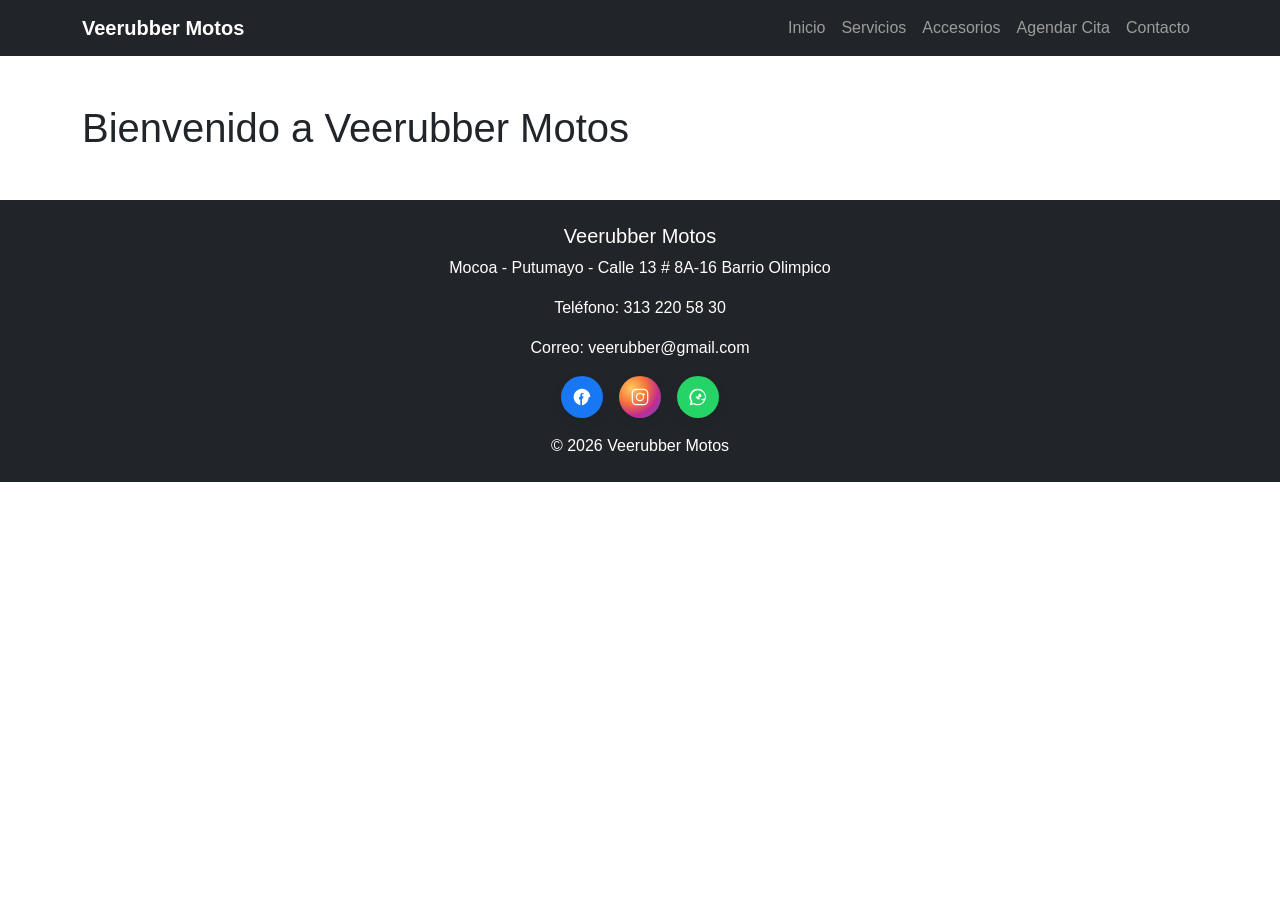
==== accesorios.html @ be4cd33b "Configura plantilla base con Bootstrap" ====
<!doctype html>
<html lang="es">
  <head>
    <meta charset="UTF-8" />
    <meta name="viewport" content="width=device-width, initial-scale=1.0" />

    <title>Veerubber Motos</title>

    <!-- Bootstrap -->
    <link
      href="https://cdn.jsdelivr.net/npm/bootstrap@5.3.8/dist/css/bootstrap.min.css"
      rel="stylesheet"
    />

    <!-- CSS propio -->
    <link rel="stylesheet" href="css/styles.css" />
  </head>

  <body>
    <!-- NAVBAR -->
    <nav class="navbar navbar-expand-lg navbar-dark bg-dark">
      <div class="container">
        <a class="navbar-brand fw-bold" href="index.html"> Veerubber Motos </a>

        <button
          class="navbar-toggler"
          type="button"
          data-bs-toggle="collapse"
          data-bs-target="#menu"
        >
          <span class="navbar-toggler-icon"></span>
        </button>

        <div class="collapse navbar-collapse" id="menu">
          <ul class="navbar-nav ms-auto">
            <li class="nav-item">
              <a class="nav-link" href="index.html"> Inicio </a>
            </li>

            <li class="nav-item">
              <a class="nav-link" href="servicios.html"> Servicios </a>
            </li>

            <li class="nav-item">
              <a class="nav-link" href="accesorios.html"> Accesorios </a>
            </li>

            <li class="nav-item">
              <a class="nav-link" href="citas.html"> Agendar Cita </a>
            </li>

            <li class="nav-item">
              <a class="nav-link" href="contacto.html"> Contacto </a>
            </li>
          </ul>
        </div>
      </div>
    </nav>

    <!-- CONTENIDO DE LA PAGINA -->
    <main class="container my-5">
      <h1>Bienvenido a Veerubber Motos</h1>
    </main>

    <!-- FOOTER -->
    <footer class="bg-dark text-white py-4 mt-5">
      <div class="container text-center">
        <h5>Veerubber Motos</h5>

        <p>Mocoa - Putumayo - Calle 13 # 8A-16 Barrio Olimpico</p>

        <p>Teléfono: 313 220 58 30</p>

        <p>Correo: veerubber@gmail.com</p>

        <div class="footer-social">
          <a
            href="https://www.facebook.com/login/"
            target="_blank"
            rel="noopener noreferrer"
            aria-label="Facebook"
          >
            <svg viewBox="0 0 24 24" fill="currentColor" aria-hidden="true">
              <path
                d="M22 12C22 6.48 17.52 2 12 2S2 6.48 2 12c0 4.84 3.44 8.84 8 9.8v-6.9H8.5v-2.9H10V9.5c0-1.5.9-2.4 2.3-2.4.7 0 1.45.1 1.45.1v1.6h-.8c-.8 0-1 .5-1 1v1.2h1.7l-.3 2.9h-1.4V22c4.56-.96 8-4.96 8-9.8z"
              />
            </svg>
          </a>
          <a
            href="https://www.instagram.com/accounts/login/"
            target="_blank"
            rel="noopener noreferrer"
            aria-label="Instagram"
          >
            <svg viewBox="0 0 24 24" fill="currentColor" aria-hidden="true">
              <path
                d="M7.75 2h8.5C19.55 2 22 4.45 22 7.75v8.5A5.75 5.75 0 0 1 16.25 22h-8.5A5.75 5.75 0 0 1 2 16.25v-8.5C2 4.45 4.45 2 7.75 2zm0 1.5A4.25 4.25 0 0 0 3.5 7.75v8.5A4.25 4.25 0 0 0 7.75 20.5h8.5A4.25 4.25 0 0 0 20.5 16.25v-8.5A4.25 4.25 0 0 0 16.25 3.5h-8.5zM12 7a5 5 0 1 1 0 10 5 5 0 0 1 0-10zm0 1.5a3.5 3.5 0 1 0 0 7 3.5 3.5 0 0 0 0-7zm4.75-.88a1.12 1.12 0 1 1 0 2.25 1.12 1.12 0 0 1 0-2.25z"
              />
            </svg>
          </a>
          <a
            href="https://web.whatsapp.com/"
            target="_blank"
            rel="noopener noreferrer"
            aria-label="WhatsApp"
          >
            <svg viewBox="0 0 24 24" fill="currentColor" aria-hidden="true">
              <path
                d="M12 2a10 10 0 0 0-8.7 15.4L2 22l4.7-1.2A10 10 0 1 0 12 2zm0 18.5a8.3 8.3 0 0 1-4.2-1.1l-.3-.2-2.8.7.7-2.7-.2-.3A8.3 8.3 0 1 1 12 20.5zm4.1-5.7c-.2-.1-1.2-.6-1.4-.7-.2-.1-.4-.1-.6.1-.2.2-.7.7-.8.8-.2.2-.3.2-.5.1-.5-.2-1.1-.4-2-.9-.7-.5-1.2-1.1-1.4-1.3-.2-.2-.4-.4-.3-.7.1-.2.4-.5.5-.6.1-.2.2-.2.4-.2.1 0 .2 0 .4 0 .1 0 .2-.1.3-.1.1-.1.4-.1.6-.1.2 0 .5 0 .8.1.2.1.5.2.8.3.3.1.6.3.8.5.2.2.5.2.9.1.3-.1.9-.4 1.1-.6.2-.1.4-.3.4-.6 0-.2 0-.5-.1-.7-.1-.2-.6-1.4-.8-1.9-.2-.4-.3-.4-.6-.4-.2 0-.4 0-.6 0-.2 0-.6.1-.9.3-.3.2-.8.8-.8 1.8 0 1 .8 2 1 2.2.1.2 1.7 2.6 4.2 3.7.6.2 1 .3 1.4.2.4 0 1.3-.5 1.5-1.1.2-.6.2-1.1.1-1.2-.1-.1-.3-.2-.5-.3z"
              />
            </svg>
          </a>
        </div>

        <p class="mb-0">© 2026 Veerubber Motos</p>
      </div>
    </footer>

    <!-- Bootstrap JS -->
    <script src="https://cdn.jsdelivr.net/npm/bootstrap@5.3.8/dist/js/bootstrap.bundle.min.js"></script>

    <!-- JS propio -->
    <script src="js/main.js"></script>
  </body>
</html>
---- css/styles.css ----
body {
  font-family: Arial, sans-serif;
}

.hero {
  min-height: 80vh;
}

.card:hover {
  transform: translateY(-5px);
  transition: 0.3s;
}

.footer-social {
  display: flex;
  justify-content: center;
  gap: 1rem;
  margin: 1rem 0;
}

.footer-social a {
  display: inline-flex;
  align-items: center;
  justify-content: center;
  width: 42px;
  height: 42px;
  border-radius: 50%;
  background: #ffffff;
  color: #111111;
  text-decoration: none;
  box-shadow: 0 4px 12px rgba(0, 0, 0, 0.08);
  transition:
    transform 0.2s ease,
    box-shadow 0.2s ease,
    background 0.2s ease;
}

.footer-social a:hover {
  transform: translateY(-3px);
  box-shadow: 0 8px 20px rgba(0, 0, 0, 0.15);
}

.footer-social a:nth-child(1) {
  background: #1877f2;
  color: #ffffff;
}

.footer-social a:nth-child(2) {
  background: radial-gradient(
    circle at 30% 30%,
    #fccc63,
    #f77737 35%,
    #c22b91 65%,
    #4f5bd5
  );
  color: #ffffff;
}

.footer-social a:nth-child(3) {
  background: #25d366;
  color: #ffffff;
}

.footer-social svg {
  width: 20px;
  height: 20px;
}
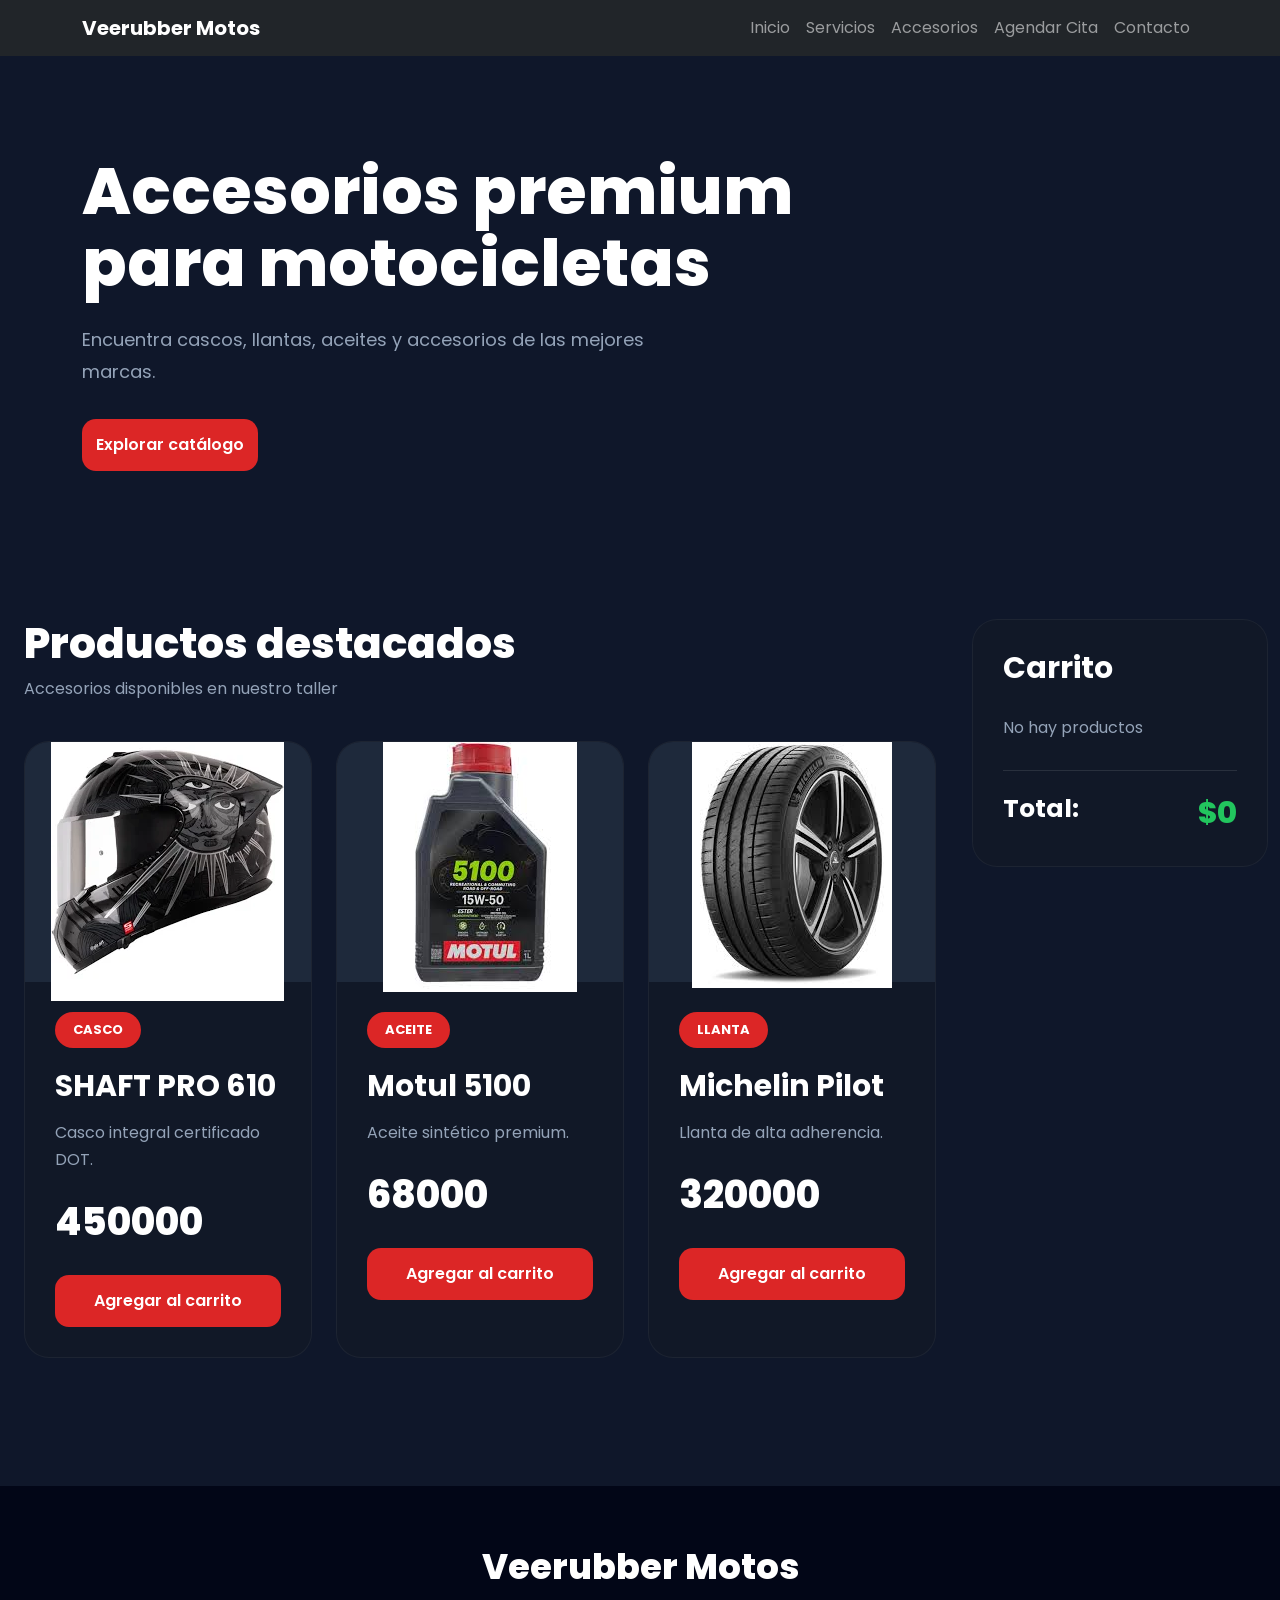
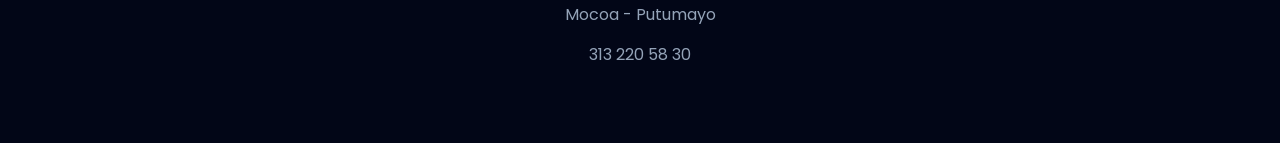
==== commit a84b82a7: "actualizacion de accesorios" ====
--- a/accesorios.html
+++ b/accesorios.html
@@ -1,24 +1,26 @@
-<!doctype html>
+<!DOCTYPE html>
 <html lang="es">
-  <head>
-    <meta charset="UTF-8" />
-    <meta name="viewport" content="width=device-width, initial-scale=1.0" />
-
-    <title>Veerubber Motos</title>
-
-    <!-- Bootstrap -->
-    <link
-      href="https://cdn.jsdelivr.net/npm/bootstrap@5.3.8/dist/css/bootstrap.min.css"
-      rel="stylesheet"
-    />
-
-    <!-- CSS propio -->
-    <link rel="stylesheet" href="css/styles.css" />
-  </head>
-
-  <body>
-    <!-- NAVBAR -->
-    <nav class="navbar navbar-expand-lg navbar-dark bg-dark">
+<head>
+<meta charset="UTF-8">
+<meta name="viewport" content="width=device-width, initial-scale=1.0">
+
+<title>Veerubber Motos | Accesorios</title>
+
+<link href="https://cdn.jsdelivr.net/npm/bootstrap@5.3.8/dist/css/bootstrap.min.css" rel="stylesheet">
+
+<link rel="stylesheet" href="css/accesorios.css">
+
+<link rel="preconnect" href="https://fonts.googleapis.com">
+<link rel="preconnect" href="https://fonts.gstatic.com" crossorigin>
+
+<link href="https://fonts.googleapis.com/css2?family=Poppins:wght@300;400;500;600;700;800&display=swap" rel="stylesheet">
+
+</head>
+
+<body>
+
+<!-- NAVBAR -->
+<nav class="navbar navbar-expand-lg navbar-dark bg-dark">
       <div class="container">
         <a class="navbar-brand fw-bold" href="index.html"> Veerubber Motos </a>
 
@@ -57,69 +59,244 @@
       </div>
     </nav>
 
-    <!-- CONTENIDO DE LA PAGINA -->
-    <main class="container my-5">
-      <h1>Bienvenido a Veerubber Motos</h1>
-    </main>
-
-    <!-- FOOTER -->
-    <footer class="bg-dark text-white py-4 mt-5">
-      <div class="container text-center">
-        <h5>Veerubber Motos</h5>
-
-        <p>Mocoa - Putumayo - Calle 13 # 8A-16 Barrio Olimpico</p>
-
-        <p>Teléfono: 313 220 58 30</p>
-
-        <p>Correo: veerubber@gmail.com</p>
-
-        <div class="footer-social">
-          <a
-            href="https://www.facebook.com/login/"
-            target="_blank"
-            rel="noopener noreferrer"
-            aria-label="Facebook"
-          >
-            <svg viewBox="0 0 24 24" fill="currentColor" aria-hidden="true">
-              <path
-                d="M22 12C22 6.48 17.52 2 12 2S2 6.48 2 12c0 4.84 3.44 8.84 8 9.8v-6.9H8.5v-2.9H10V9.5c0-1.5.9-2.4 2.3-2.4.7 0 1.45.1 1.45.1v1.6h-.8c-.8 0-1 .5-1 1v1.2h1.7l-.3 2.9h-1.4V22c4.56-.96 8-4.96 8-9.8z"
-              />
-            </svg>
-          </a>
-          <a
-            href="https://www.instagram.com/accounts/login/"
-            target="_blank"
-            rel="noopener noreferrer"
-            aria-label="Instagram"
-          >
-            <svg viewBox="0 0 24 24" fill="currentColor" aria-hidden="true">
-              <path
-                d="M7.75 2h8.5C19.55 2 22 4.45 22 7.75v8.5A5.75 5.75 0 0 1 16.25 22h-8.5A5.75 5.75 0 0 1 2 16.25v-8.5C2 4.45 4.45 2 7.75 2zm0 1.5A4.25 4.25 0 0 0 3.5 7.75v8.5A4.25 4.25 0 0 0 7.75 20.5h8.5A4.25 4.25 0 0 0 20.5 16.25v-8.5A4.25 4.25 0 0 0 16.25 3.5h-8.5zM12 7a5 5 0 1 1 0 10 5 5 0 0 1 0-10zm0 1.5a3.5 3.5 0 1 0 0 7 3.5 3.5 0 0 0 0-7zm4.75-.88a1.12 1.12 0 1 1 0 2.25 1.12 1.12 0 0 1 0-2.25z"
-              />
-            </svg>
-          </a>
-          <a
-            href="https://web.whatsapp.com/"
-            target="_blank"
-            rel="noopener noreferrer"
-            aria-label="WhatsApp"
-          >
-            <svg viewBox="0 0 24 24" fill="currentColor" aria-hidden="true">
-              <path
-                d="M12 2a10 10 0 0 0-8.7 15.4L2 22l4.7-1.2A10 10 0 1 0 12 2zm0 18.5a8.3 8.3 0 0 1-4.2-1.1l-.3-.2-2.8.7.7-2.7-.2-.3A8.3 8.3 0 1 1 12 20.5zm4.1-5.7c-.2-.1-1.2-.6-1.4-.7-.2-.1-.4-.1-.6.1-.2.2-.7.7-.8.8-.2.2-.3.2-.5.1-.5-.2-1.1-.4-2-.9-.7-.5-1.2-1.1-1.4-1.3-.2-.2-.4-.4-.3-.7.1-.2.4-.5.5-.6.1-.2.2-.2.4-.2.1 0 .2 0 .4 0 .1 0 .2-.1.3-.1.1-.1.4-.1.6-.1.2 0 .5 0 .8.1.2.1.5.2.8.3.3.1.6.3.8.5.2.2.5.2.9.1.3-.1.9-.4 1.1-.6.2-.1.4-.3.4-.6 0-.2 0-.5-.1-.7-.1-.2-.6-1.4-.8-1.9-.2-.4-.3-.4-.6-.4-.2 0-.4 0-.6 0-.2 0-.6.1-.9.3-.3.2-.8.8-.8 1.8 0 1 .8 2 1 2.2.1.2 1.7 2.6 4.2 3.7.6.2 1 .3 1.4.2.4 0 1.3-.5 1.5-1.1.2-.6.2-1.1.1-1.2-.1-.1-.3-.2-.5-.3z"
-              />
-            </svg>
-          </a>
-        </div>
-
-        <p class="mb-0">© 2026 Veerubber Motos</p>
-      </div>
-    </footer>
-
-    <!-- Bootstrap JS -->
-    <script src="https://cdn.jsdelivr.net/npm/bootstrap@5.3.8/dist/js/bootstrap.bundle.min.js"></script>
-
-    <!-- JS propio -->
-    <script src="js/main.js"></script>
-  </body>
-</html>
+<!-- HERO -->
+
+<section class="hero">
+
+<div class="container">
+
+<h1>
+Accesorios premium<br>
+para motocicletas
+</h1>
+
+<p>
+Encuentra cascos, llantas, aceites y accesorios de las mejores marcas.
+</p>
+
+<button class="btn btn-danger boton-principal">
+Explorar catálogo
+</button>
+
+</div>
+
+</section>
+
+<!-- CONTENIDO -->
+
+<section class="container-fluid py-5">
+
+<div class="row">
+
+<!-- PRODUCTOS -->
+
+<div class="col-lg-9">
+
+<div class="container">
+
+<div class="titulo">
+
+<h2>
+Productos destacados
+</h2>
+
+<p>
+Accesorios disponibles en nuestro taller
+</p>
+
+</div>
+
+<div class="row g-4">
+
+<!-- PRODUCTO -->
+
+<div class="col-lg-4">
+
+<div class="producto-card">
+
+<div class="producto-img">
+  <img src="imagen/SHAFT PRO 610.webp" alt="Casco SHAFT PRO 610" class="img-fluid">
+</div>
+
+<div class="producto-info">
+
+<div class="badge-producto">
+CASCO
+</div>
+
+<h3>
+SHAFT PRO 610
+</h3>
+
+<p>
+Casco integral certificado DOT.
+</p>
+
+<div class="precio">
+450000
+</div>
+
+<button class="btn btn-danger w-100 agregar-carrito"
+data-nombre="SHAFT PRO 610"
+data-precio="450000">
+Agregar al carrito
+</button>
+
+</div>
+
+</div>
+
+</div>
+
+<!-- PRODUCTO -->
+
+<div class="col-lg-4">
+
+<div class="producto-card">
+
+<div class="producto-img">
+  <img src="imagen/descarga.jpg" alt="Aceite Motul 5100" class="img-fluid">
+</div>
+
+<div class="producto-info">
+
+<div class="badge-producto">
+ACEITE
+</div>
+
+<h3>
+Motul 5100
+</h3>
+
+<p>
+Aceite sintético premium.
+</p>
+
+<div class="precio">
+68000
+</div>
+
+<button class="btn btn-danger w-100 agregar-carrito"
+data-nombre="Motul 5100"
+data-precio="68000">
+Agregar al carrito
+</button>
+
+</div>
+
+</div>
+
+</div>
+
+<!-- PRODUCTO -->
+
+<div class="col-lg-4">
+
+<div class="producto-card">
+
+<div class="producto-img">
+  <img src="imagen/Michelin Pilot.jpg" alt="Llanta Michelin Pilot" class="img-fluid">
+</div>
+
+<div class="producto-info">
+
+<div class="badge-producto">
+LLANTA
+</div>
+
+<h3>
+Michelin Pilot
+</h3>
+
+<p>
+Llanta de alta adherencia.
+</p>
+
+<div class="precio">
+320000
+</div>
+
+<button class="btn btn-danger w-100 agregar-carrito"
+data-nombre="Michelin Pilot"
+data-precio="320000">
+Agregar al carrito
+</button>
+
+</div>
+
+</div>
+
+</div>
+
+</div>
+
+</div>
+
+</div>
+
+<!-- CARRITO -->
+
+<div class="col-lg-3">
+
+<div class="carrito">
+
+<h3>
+Carrito
+</h3>
+
+<div id="lista-carrito">
+
+<p class="carrito-vacio">
+No hay productos
+</p>
+
+</div>
+
+<div class="total">
+
+<h4>
+Total:
+</h4>
+
+<span id="total">
+$0
+</span>
+
+</div>
+
+</div>
+
+</div>
+
+</div>
+
+</section>
+
+<!-- FOOTER -->
+
+<footer class="footer">
+
+<div class="container text-center">
+
+<h3>
+Veerubber Motos
+</h3>
+
+<p>
+Mocoa - Putumayo
+</p>
+
+<p>
+313 220 58 30
+</p>
+
+</div>
+
+</footer>
+
+<script src="https://cdn.jsdelivr.net/npm/bootstrap@5.3.8/dist/js/bootstrap.bundle.min.js"></script>
+
+<script src="js/accesorios.js"></script>
+
+</body>
+</html>
--- a/css/accesorios.css
+++ b/css/accesorios.css
@@ -0,0 +1,241 @@
+*{
+margin:0;
+padding:0;
+box-sizing:border-box;
+}
+
+body{
+font-family:'Poppins',sans-serif;
+background:#0f172a;
+color:white;
+}
+
+/* NAVBAR */
+
+.navbar-custom{
+background:#020617;
+padding:20px 0;
+border-bottom:1px solid rgba(255,255,255,.08);
+}
+
+.logo{
+font-size:28px;
+font-weight:800;
+color:white;
+}
+
+/* HERO */
+
+.hero{
+padding:100px 0;
+}
+
+.hero h1{
+font-size:65px;
+font-weight:800;
+line-height:1.1;
+margin-bottom:25px;
+}
+
+.hero p{
+font-size:18px;
+color:#94a3b8;
+max-width:600px;
+margin-bottom:30px;
+line-height:1.8;
+}
+
+.boton-principal{
+padding:15px 35px;
+border-radius:14px;
+font-weight:600;
+}
+
+/* TITULO */
+
+.titulo{
+margin-bottom:40px;
+}
+
+.titulo h2{
+font-size:42px;
+font-weight:800;
+}
+
+.titulo p{
+color:#94a3b8;
+}
+
+/* PRODUCTOS */
+
+.producto-card{
+background:#111827;
+border-radius:25px;
+overflow:hidden;
+border:1px solid rgba(255,255,255,.05);
+transition:.3s;
+height:100%;
+}
+
+.producto-card:hover{
+transform:translateY(-10px);
+border-color:#dc2626;
+}
+
+.producto-img{
+height:240px;
+background:#1e293b;
+display:flex;
+align-items:center;
+justify-content:center;
+font-size:24px;
+font-weight:600;
+color:#64748b;
+}
+
+.producto-info{
+padding:30px;
+}
+
+.badge-producto{
+background:#dc2626;
+display:inline-block;
+padding:8px 18px;
+border-radius:30px;
+font-size:13px;
+font-weight:700;
+margin-bottom:20px;
+}
+
+.producto-info h3{
+font-size:30px;
+font-weight:700;
+margin-bottom:15px;
+}
+
+.producto-info p{
+color:#94a3b8;
+margin-bottom:20px;
+line-height:1.7;
+}
+
+.precio{
+font-size:38px;
+font-weight:800;
+margin-bottom:25px;
+}
+
+.btn-danger{
+background:#dc2626;
+border:none;
+padding:14px;
+border-radius:14px;
+font-weight:600;
+transition:.3s;
+}
+
+.btn-danger:hover{
+background:#b91c1c;
+transform:translateY(-3px);
+}
+
+/* CARRITO */
+
+.carrito{
+background:#111827;
+padding:30px;
+border-radius:25px;
+position:sticky;
+top:30px;
+border:1px solid rgba(255,255,255,.05);
+}
+
+.carrito h3{
+font-size:30px;
+font-weight:700;
+margin-bottom:30px;
+}
+
+.carrito-item{
+background:#1e293b;
+padding:15px;
+border-radius:15px;
+margin-bottom:15px;
+}
+
+.carrito-item h5{
+font-size:18px;
+margin-bottom:10px;
+}
+
+.carrito-item p{
+margin-bottom:15px;
+color:#94a3b8;
+}
+
+.eliminar{
+background:#dc2626;
+border:none;
+padding:8px 14px;
+border-radius:10px;
+color:white;
+font-size:14px;
+font-weight:600;
+cursor:pointer;
+}
+
+.total{
+margin-top:30px;
+padding-top:20px;
+border-top:1px solid rgba(255,255,255,.1);
+display:flex;
+justify-content:space-between;
+align-items:center;
+}
+
+.total h4{
+font-size:25px;
+font-weight:700;
+}
+
+.total span{
+font-size:30px;
+font-weight:800;
+color:#22c55e;
+}
+
+.carrito-vacio{
+color:#94a3b8;
+}
+
+/* FOOTER */
+
+.footer{
+background:#020617;
+padding:60px 0;
+margin-top:80px;
+}
+
+.footer h3{
+font-size:35px;
+font-weight:800;
+margin-bottom:15px;
+}
+
+.footer p{
+color:#94a3b8;
+}
+
+/* RESPONSIVE */
+
+@media(max-width:992px){
+
+.hero h1{
+font-size:45px;
+}
+
+.carrito{
+margin-top:40px;
+}
+
+}
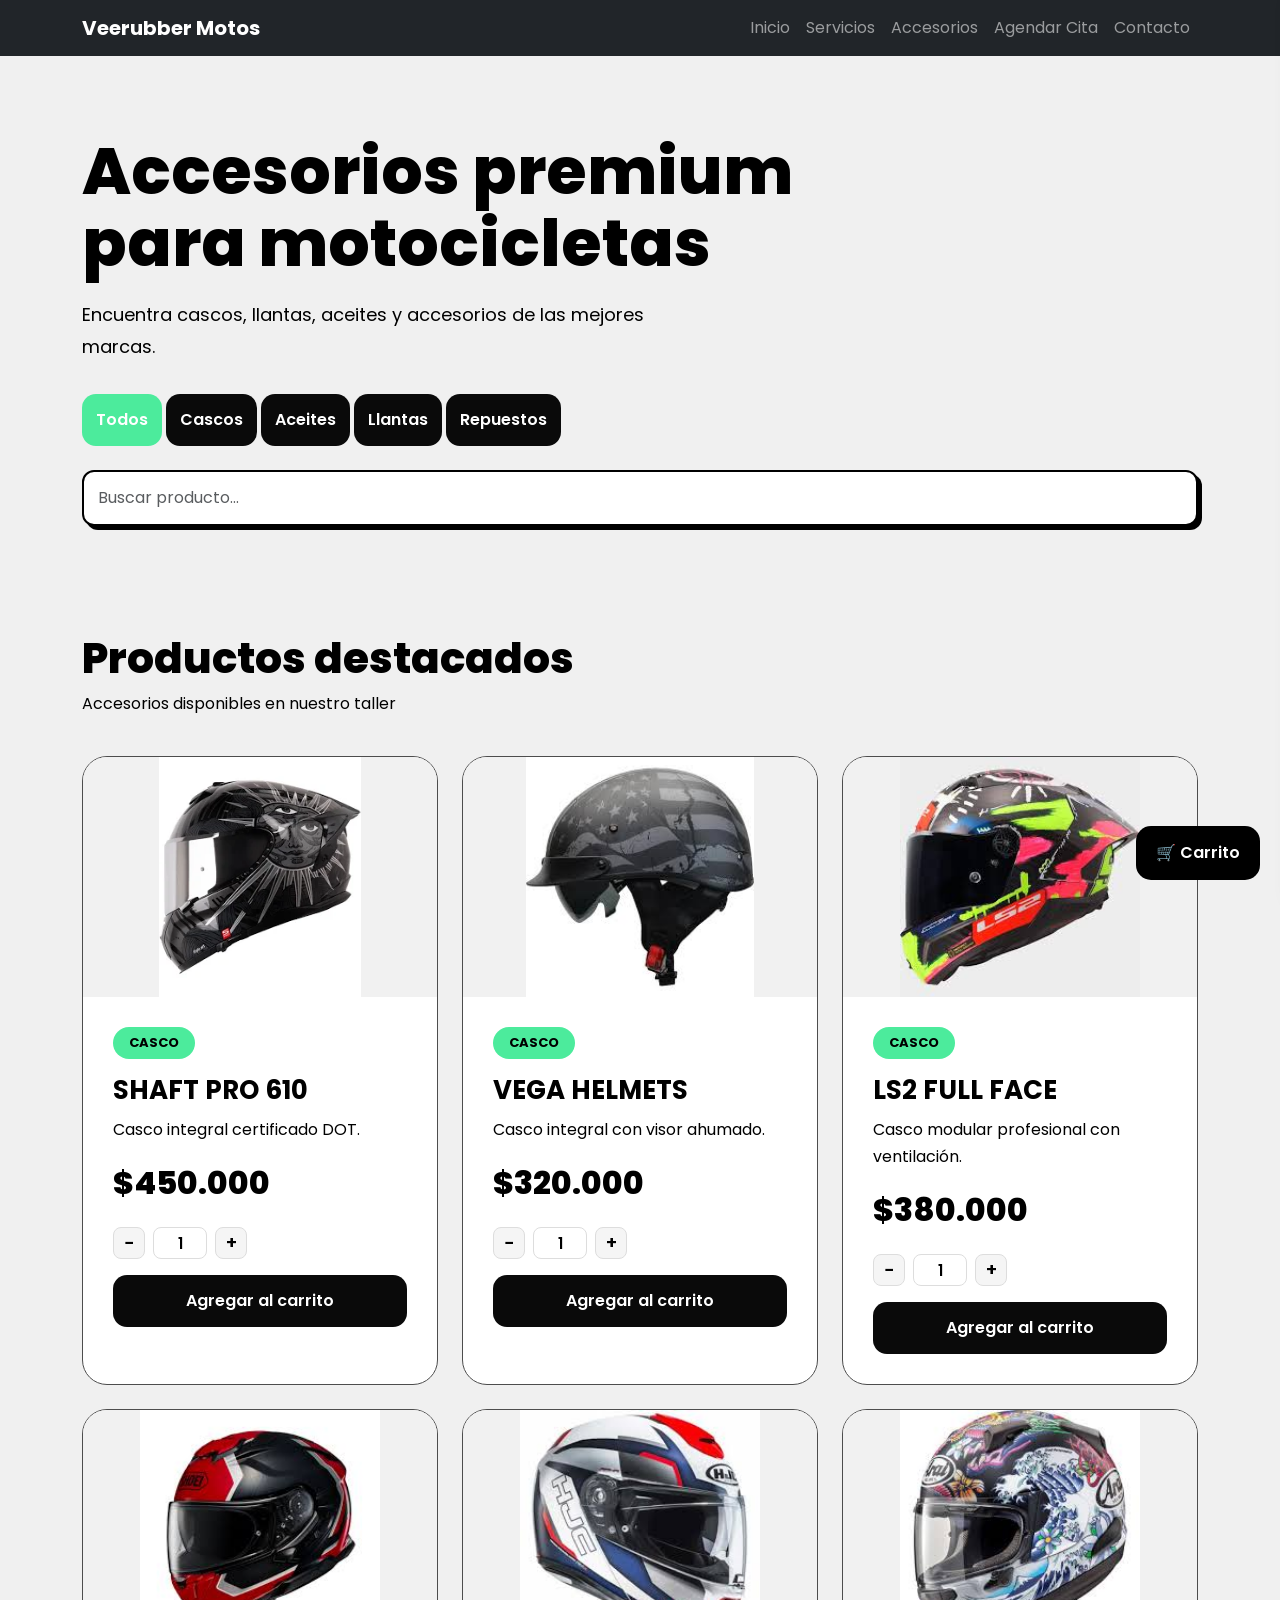
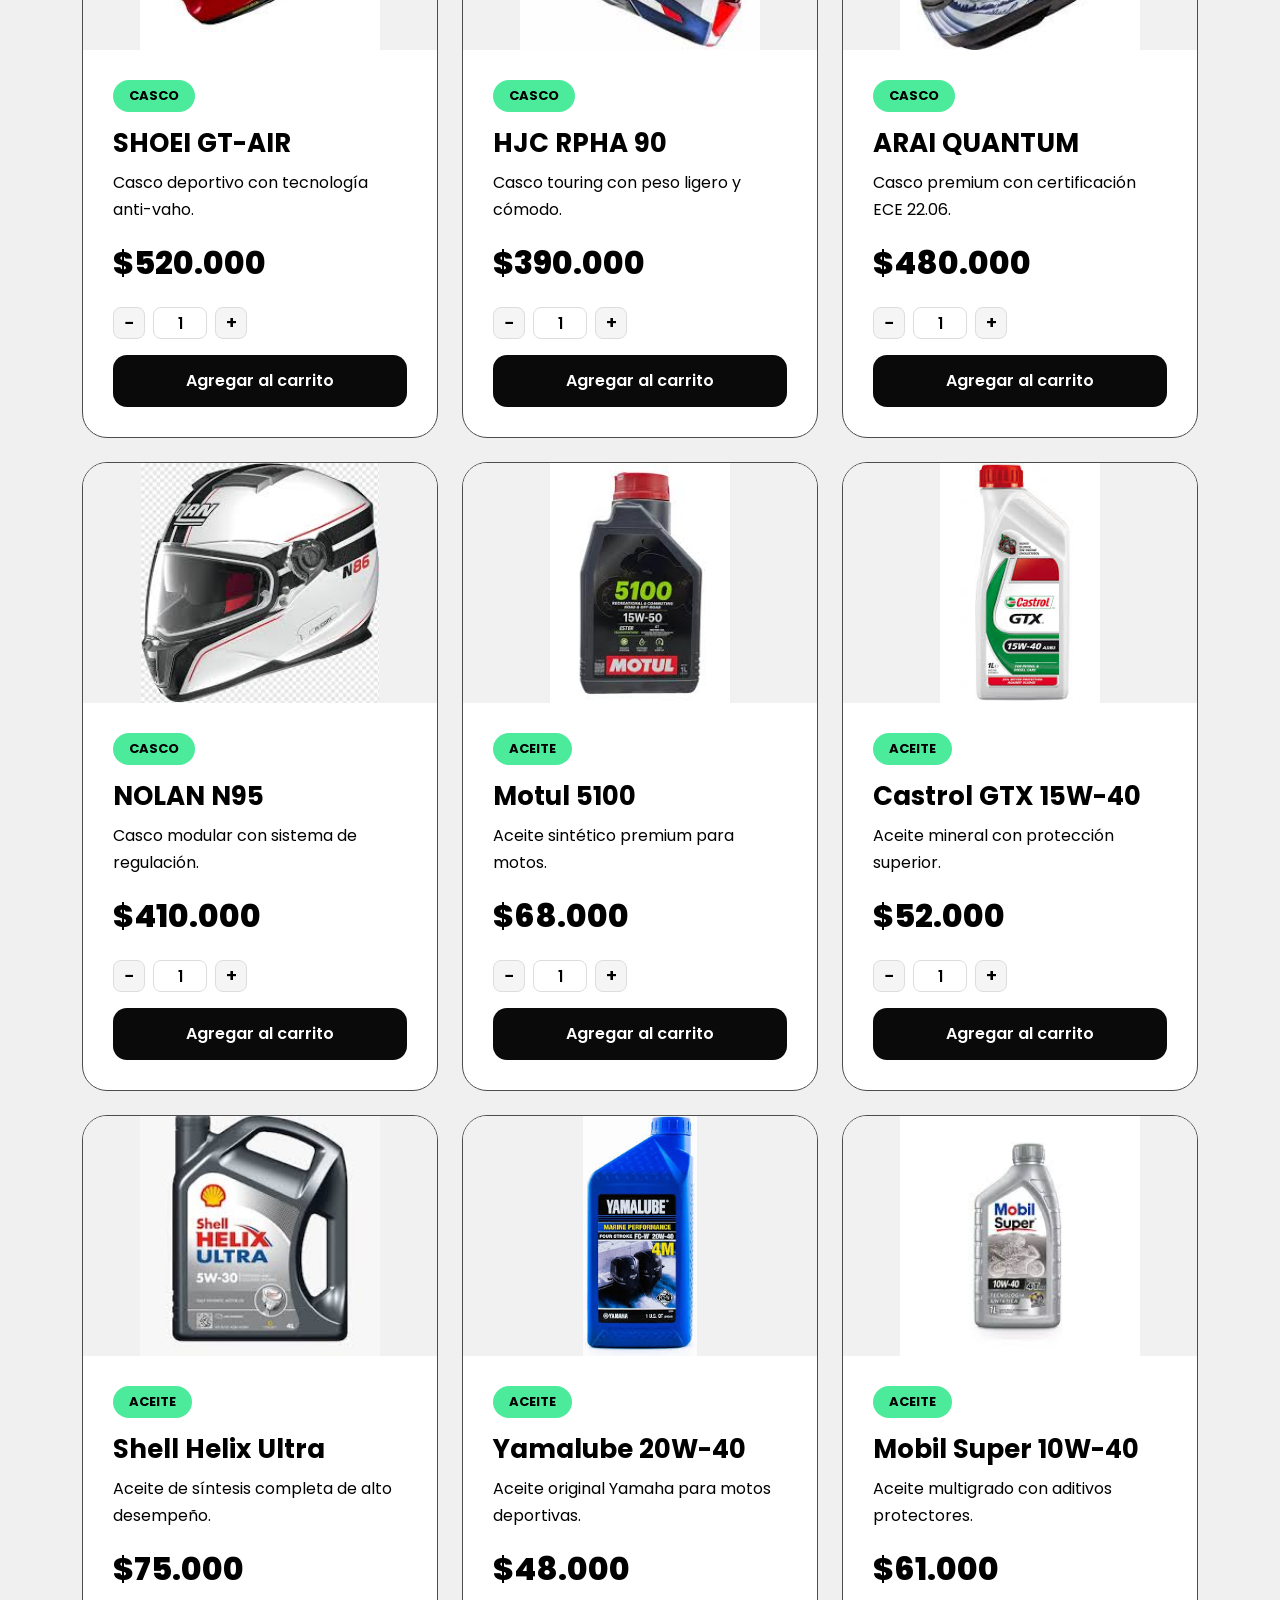
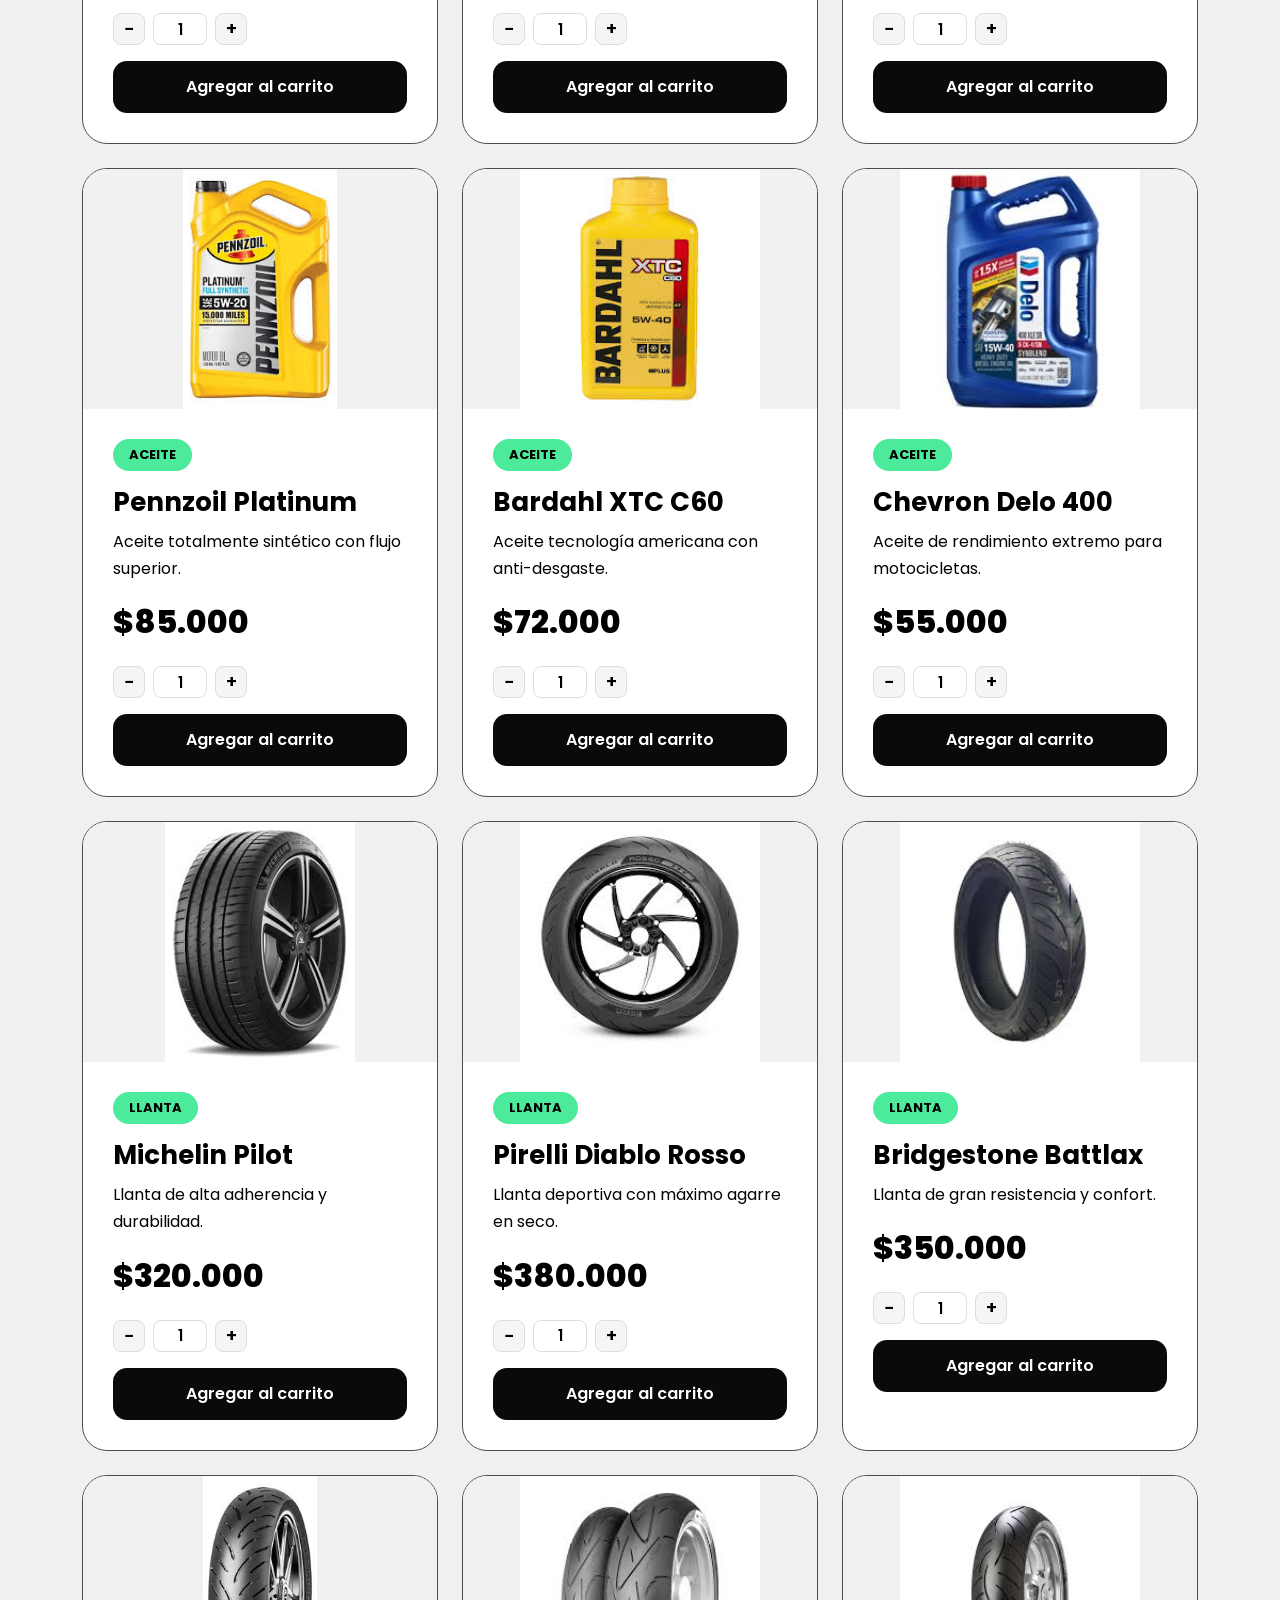
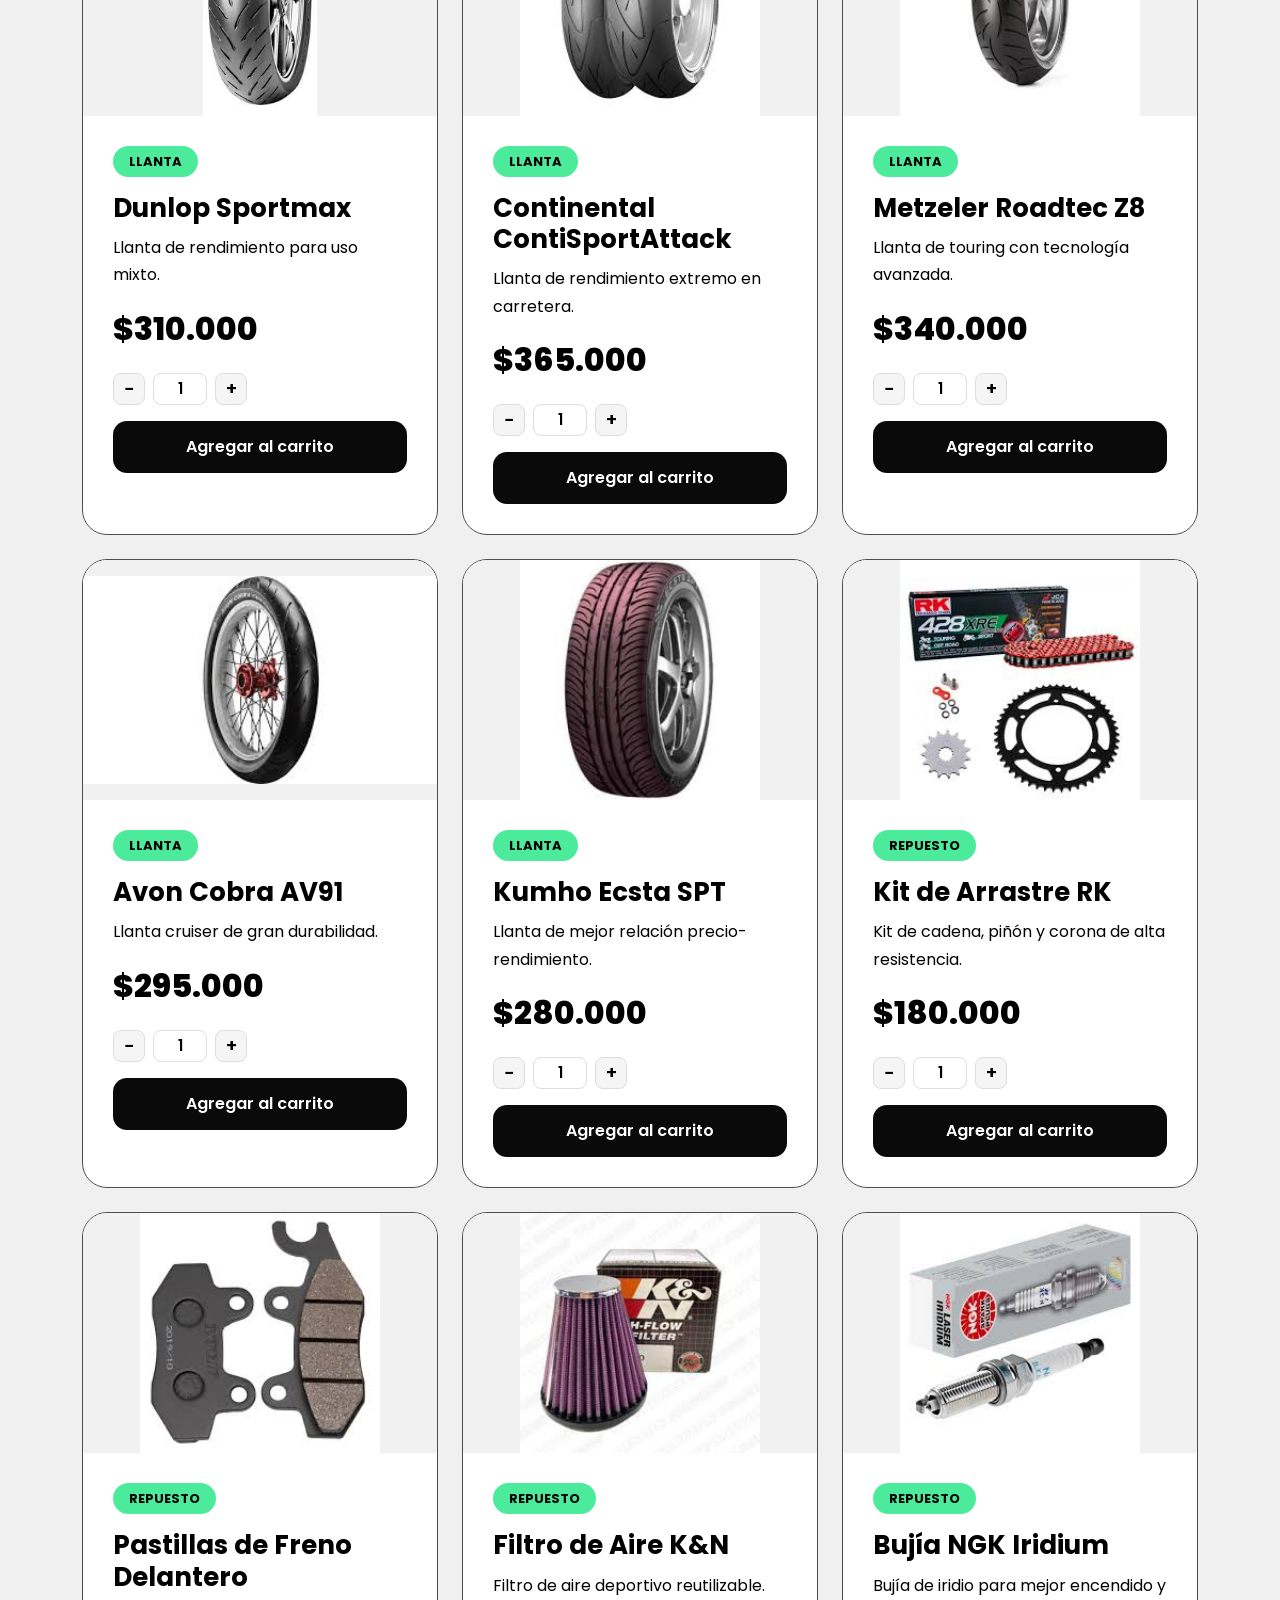
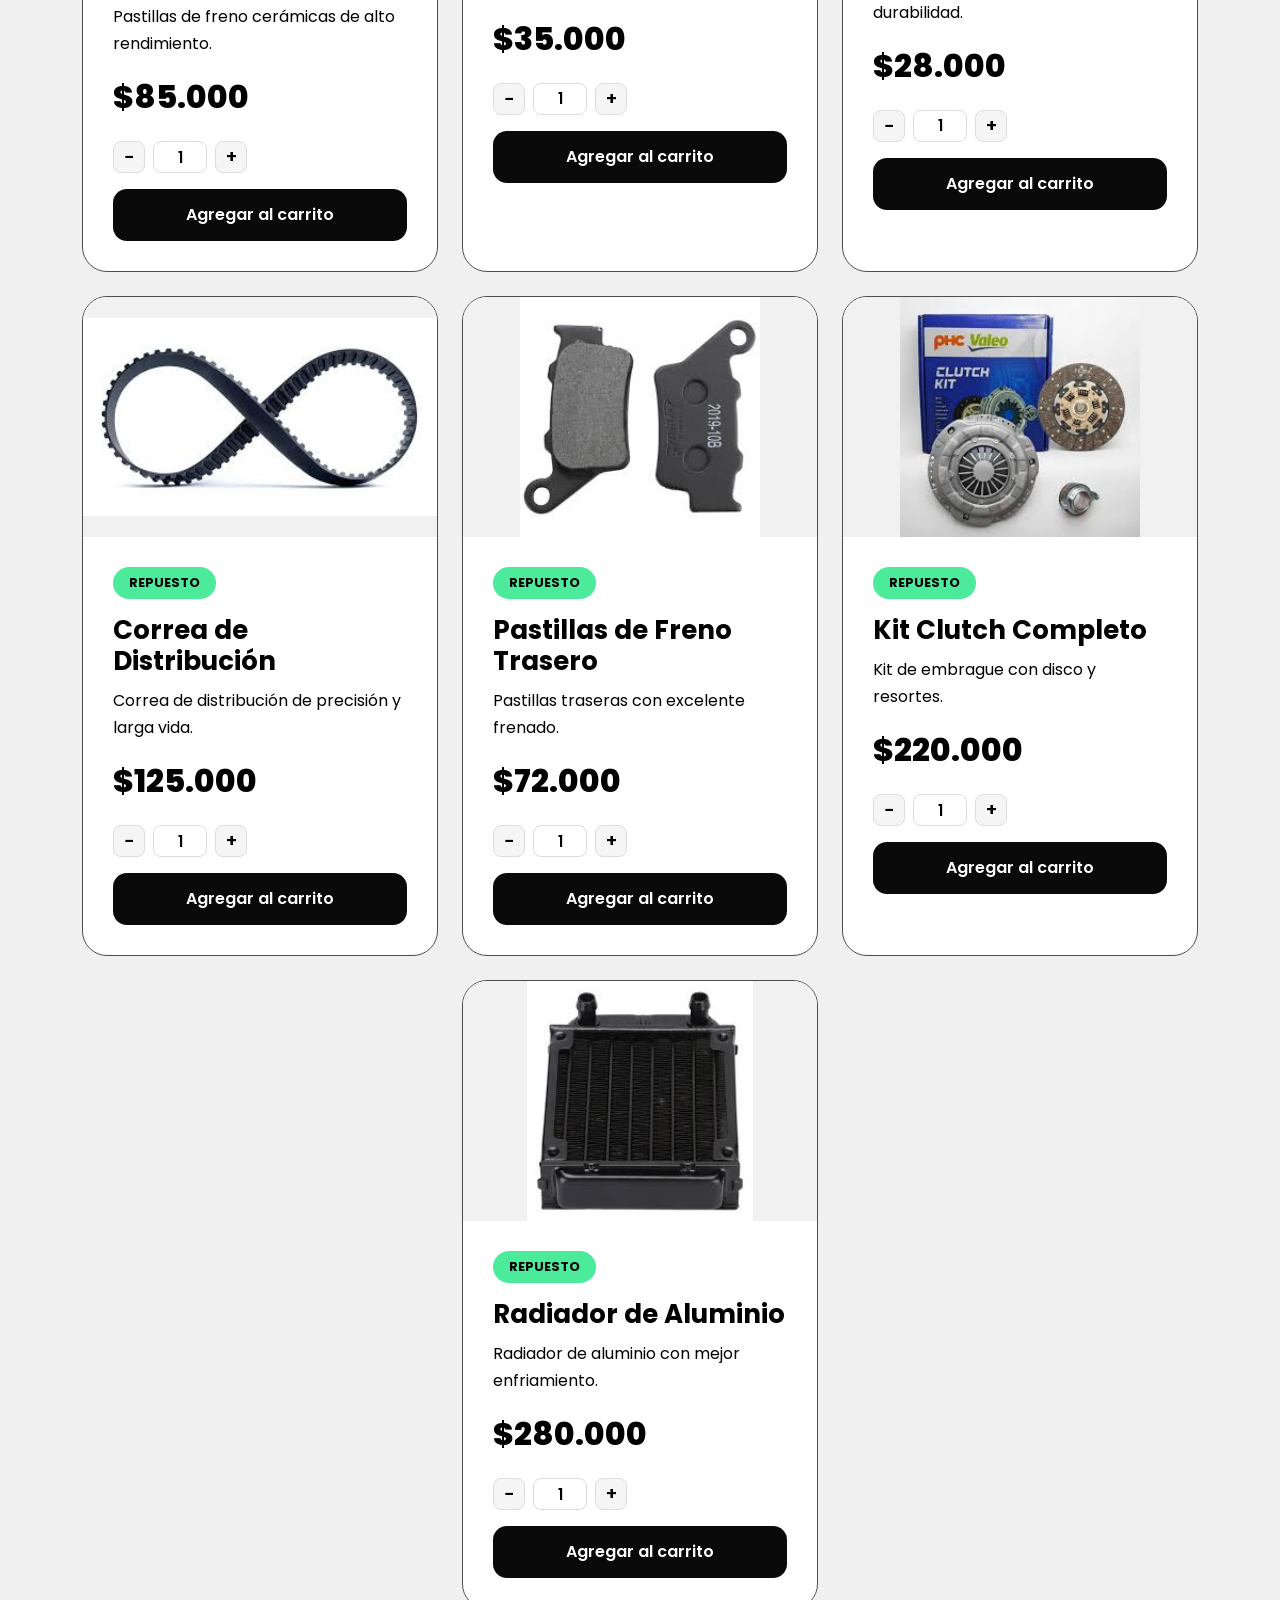
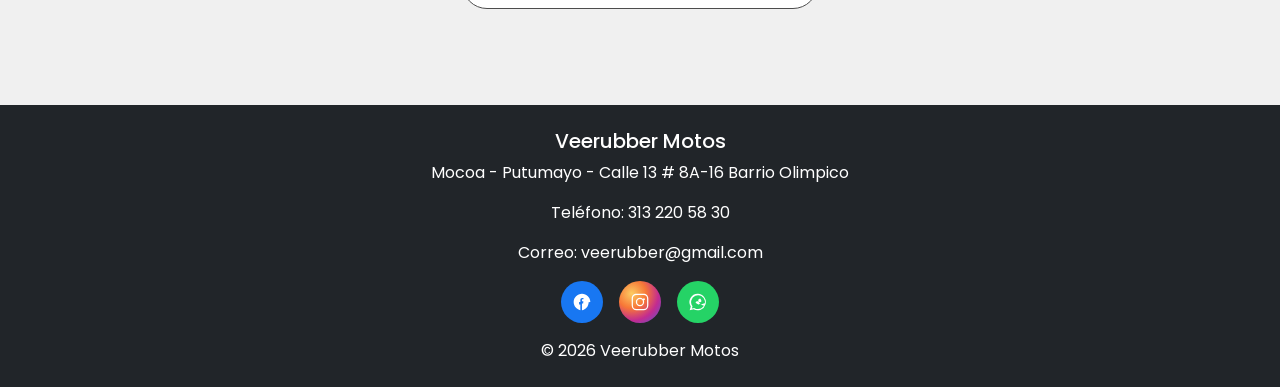
==== commit 5e0a537b: "segunda actualizacion de accesorios" ====
--- a/accesorios.html
+++ b/accesorios.html
@@ -1,302 +1,768 @@
 <!DOCTYPE html>
 <html lang="es">
 <head>
-<meta charset="UTF-8">
-<meta name="viewport" content="width=device-width, initial-scale=1.0">
-
-<title>Veerubber Motos | Accesorios</title>
-
-<link href="https://cdn.jsdelivr.net/npm/bootstrap@5.3.8/dist/css/bootstrap.min.css" rel="stylesheet">
-
-<link rel="stylesheet" href="css/accesorios.css">
-
-<link rel="preconnect" href="https://fonts.googleapis.com">
-<link rel="preconnect" href="https://fonts.gstatic.com" crossorigin>
-
-<link href="https://fonts.googleapis.com/css2?family=Poppins:wght@300;400;500;600;700;800&display=swap" rel="stylesheet">
-
+  <meta charset="UTF-8">
+  <meta name="viewport" content="width=device-width, initial-scale=1.0">
+  <title>Veerubber Motos | Accesorios</title>
+  <link href="https://cdn.jsdelivr.net/npm/bootstrap@5.3.8/dist/css/bootstrap.min.css" rel="stylesheet">
+  <link href="https://fonts.googleapis.com/css2?family=Poppins:wght@300;400;500;600;700;800&display=swap" rel="stylesheet">
+  <link rel="stylesheet" href="./css/accesorios.css">
 </head>
-
 <body>
 
+<!-- BOTÓN CARRITO FLOTANTE -->
+<button id="abrirCarrito" class="carrito-flotante-btn">🛒 Carrito</button>
+
+<!-- PANEL CARRITO -->
+<div id="panelCarrito" class="panel-carrito">
+  <div class="panel-header">
+    <h3>Carrito</h3>
+    <button id="cerrarCarrito">✖</button>
+  </div>
+  <div id="lista-carrito">
+    <p class="carrito-vacio">No hay productos</p>
+  </div>
+  <div class="total">
+    <h4>Total:</h4>
+    <span id="total">$0</span>
+  </div>
+</div>
+
 <!-- NAVBAR -->
-<nav class="navbar navbar-expand-lg navbar-dark bg-dark">
-      <div class="container">
-        <a class="navbar-brand fw-bold" href="index.html"> Veerubber Motos </a>
-
-        <button
-          class="navbar-toggler"
-          type="button"
-          data-bs-toggle="collapse"
-          data-bs-target="#menu"
-        >
-          <span class="navbar-toggler-icon"></span>
-        </button>
-
-        <div class="collapse navbar-collapse" id="menu">
-          <ul class="navbar-nav ms-auto">
-            <li class="nav-item">
-              <a class="nav-link" href="index.html"> Inicio </a>
-            </li>
-
-            <li class="nav-item">
-              <a class="nav-link" href="servicios.html"> Servicios </a>
-            </li>
-
-            <li class="nav-item">
-              <a class="nav-link" href="accesorios.html"> Accesorios </a>
-            </li>
-
-            <li class="nav-item">
-              <a class="nav-link" href="citas.html"> Agendar Cita </a>
-            </li>
-
-            <li class="nav-item">
-              <a class="nav-link" href="contacto.html"> Contacto </a>
-            </li>
-          </ul>
-        </div>
-      </div>
-    </nav>
+<nav class="navbar navbar-expand-lg navbar-dark bg-dark sticky-top">
+  <div class="container">
+    <a class="navbar-brand fw-bold" href="index.html">Veerubber Motos</a>
+    <button class="navbar-toggler" type="button" data-bs-toggle="collapse" data-bs-target="#menu">
+      <span class="navbar-toggler-icon"></span>
+    </button>
+    <div class="collapse navbar-collapse" id="menu">
+      <ul class="navbar-nav ms-auto">
+        <li class="nav-item"><a class="nav-link" href="index.html">Inicio</a></li>
+        <li class="nav-item"><a class="nav-link" href="servicios.html">Servicios</a></li>
+        <li class="nav-item"><a class="nav-link" href="accesorios.html">Accesorios</a></li>
+        <li class="nav-item"><a class="nav-link" href="citas.html">Agendar Cita</a></li>
+        <li class="nav-item"><a class="nav-link" href="contacto.html">Contacto</a></li>
+      </ul>
+    </div>
+  </div>
+</nav>
 
 <!-- HERO -->
-
 <section class="hero">
-
-<div class="container">
-
-<h1>
-Accesorios premium<br>
-para motocicletas
-</h1>
-
-<p>
-Encuentra cascos, llantas, aceites y accesorios de las mejores marcas.
-</p>
-
-<button class="btn btn-danger boton-principal">
-Explorar catálogo
-</button>
-
-</div>
-
+  <div class="container">
+    <h1>Accesorios premium<br>para motocicletas</h1>
+    <p>Encuentra cascos, llantas, aceites y accesorios de las mejores marcas.</p>
+
+    <div class="categorias-container">
+      <button class="btn btn-danger filtro-btn active" data-categoria="TODOS">Todos</button>
+      <button class="btn btn-danger filtro-btn" data-categoria="CASCO">Cascos</button>
+      <button class="btn btn-danger filtro-btn" data-categoria="ACEITE">Aceites</button>
+      <button class="btn btn-danger filtro-btn" data-categoria="LLANTA">Llantas</button>
+      <button class="btn btn-danger filtro-btn" data-categoria="REPUESTO">Repuestos</button>
+    </div><br>
+
+    <div class="buscador-container">
+      <input type="text" id="buscador" class="form-control" placeholder="Buscar producto...">
+    </div>
+  </div>
 </section>
 
-<!-- CONTENIDO -->
-
-<section class="container-fluid py-5">
-
-<div class="row">
-
 <!-- PRODUCTOS -->
-
-<div class="col-lg-9">
-
-<div class="container">
-
-<div class="titulo">
-
-<h2>
-Productos destacados
-</h2>
-
-<p>
-Accesorios disponibles en nuestro taller
-</p>
-
-</div>
-
-<div class="row g-4">
-
-<!-- PRODUCTO -->
-
-<div class="col-lg-4">
-
-<div class="producto-card">
-
-<div class="producto-img">
-  <img src="imagen/SHAFT PRO 610.webp" alt="Casco SHAFT PRO 610" class="img-fluid">
-</div>
-
-<div class="producto-info">
-
-<div class="badge-producto">
-CASCO
-</div>
-
-<h3>
-SHAFT PRO 610
-</h3>
-
-<p>
-Casco integral certificado DOT.
-</p>
-
-<div class="precio">
-450000
-</div>
-
-<button class="btn btn-danger w-100 agregar-carrito"
-data-nombre="SHAFT PRO 610"
-data-precio="450000">
-Agregar al carrito
-</button>
-
-</div>
-
-</div>
-
-</div>
-
-<!-- PRODUCTO -->
-
-<div class="col-lg-4">
-
-<div class="producto-card">
-
-<div class="producto-img">
-  <img src="imagen/descarga.jpg" alt="Aceite Motul 5100" class="img-fluid">
-</div>
-
-<div class="producto-info">
-
-<div class="badge-producto">
-ACEITE
-</div>
-
-<h3>
-Motul 5100
-</h3>
-
-<p>
-Aceite sintético premium.
-</p>
-
-<div class="precio">
-68000
-</div>
-
-<button class="btn btn-danger w-100 agregar-carrito"
-data-nombre="Motul 5100"
-data-precio="68000">
-Agregar al carrito
-</button>
-
-</div>
-
-</div>
-
-</div>
-
-<!-- PRODUCTO -->
-
-<div class="col-lg-4">
-
-<div class="producto-card">
-
-<div class="producto-img">
-  <img src="imagen/Michelin Pilot.jpg" alt="Llanta Michelin Pilot" class="img-fluid">
-</div>
-
-<div class="producto-info">
-
-<div class="badge-producto">
-LLANTA
-</div>
-
-<h3>
-Michelin Pilot
-</h3>
-
-<p>
-Llanta de alta adherencia.
-</p>
-
-<div class="precio">
-320000
-</div>
-
-<button class="btn btn-danger w-100 agregar-carrito"
-data-nombre="Michelin Pilot"
-data-precio="320000">
-Agregar al carrito
-</button>
-
-</div>
-
-</div>
-
-</div>
-
-</div>
-
-</div>
-
-</div>
-
-<!-- CARRITO -->
-
-<div class="col-lg-3">
-
-<div class="carrito">
-
-<h3>
-Carrito
-</h3>
-
-<div id="lista-carrito">
-
-<p class="carrito-vacio">
-No hay productos
-</p>
-
-</div>
-
-<div class="total">
-
-<h4>
-Total:
-</h4>
-
-<span id="total">
-$0
-</span>
-
-</div>
-
-</div>
-
-</div>
-
-</div>
-
+<section class="container py-5">
+  <div class="titulo">
+    <h2>Productos destacados</h2>
+    <p>Accesorios disponibles en nuestro taller</p>
+  </div>
+
+  <div class="row g-4 justify-content-center">
+<!-- cascos -->
+    <div class="col-lg-4 producto" data-categoria="CASCO">
+      <div class="producto-card">
+        <div class="producto-img">
+          <img src="imagen/SHAFT PRO 610.webp" alt="Casco SHAFT PRO 610" class="img-fluid">
+        </div>
+        <div class="producto-info">
+          <span class="badge-producto">CASCO</span>
+          <h3>SHAFT PRO 610</h3>
+          <p>Casco integral certificado DOT.</p>
+          <div class="precio">$450.000</div>
+          <div class="cantidad-control">
+              <button class="cantidad-btn" onclick="this.nextElementSibling.stepDown()">−</button>
+                 <input type="number" class="cantidad-input" value="1" min="1" max="99">
+              <button class="cantidad-btn" onclick="this.previousElementSibling.stepUp()">+</button>
+          </div>
+          <button class="btn btn-danger w-100 agregar-carrito" data-nombre="SHAFT PRO 610" data-precio="450000">
+            Agregar al carrito
+          </button>
+        </div>
+      </div>
+    </div>
+    <div class="col-lg-4 producto" data-categoria="CASCO">
+      <div class="producto-card">
+        <div class="producto-img">
+          <img src="imagen/VEGA HELMETS.jpg" alt="Casco VEGA HELMETS" class="img-fluid">
+        </div>
+        <div class="producto-info">
+          <span class="badge-producto">CASCO</span>
+          <h3>VEGA HELMETS</h3>
+          <p>Casco integral con visor ahumado.</p>
+          <div class="precio">$320.000</div>
+          <div class="cantidad-control">
+              <button class="cantidad-btn" onclick="this.nextElementSibling.stepDown()">−</button>
+                 <input type="number" class="cantidad-input" value="1" min="1" max="99">
+              <button class="cantidad-btn" onclick="this.previousElementSibling.stepUp()">+</button>
+          </div>
+          <button class="btn btn-danger w-100 agregar-carrito" data-nombre="VEGA HELMETS" data-precio="320000">
+            Agregar al carrito
+          </button>
+        </div>
+      </div>
+    </div>
+    <div class="col-lg-4 producto" data-categoria="CASCO">
+      <div class="producto-card">
+        <div class="producto-img">
+          <img src="imagen/LS2 FULL FACE.jpg" alt="Casco LS2 FULL FACE" class="img-fluid">
+        </div>
+        <div class="producto-info">
+          <span class="badge-producto">CASCO</span>
+          <h3>LS2 FULL FACE</h3>
+          <p>Casco modular profesional con ventilación.</p>
+          <div class="precio">$380.000</div>
+          <div class="cantidad-control">
+              <button class="cantidad-btn" onclick="this.nextElementSibling.stepDown()">−</button>
+                 <input type="number" class="cantidad-input" value="1" min="1" max="99">
+              <button class="cantidad-btn" onclick="this.previousElementSibling.stepUp()">+</button>
+          </div>
+          <button class="btn btn-danger w-100 agregar-carrito" data-nombre="LS2 FULL FACE" data-precio="380000">
+            Agregar al carrito
+          </button>
+        </div>
+      </div>
+    </div>
+    <div class="col-lg-4 producto" data-categoria="CASCO">
+      <div class="producto-card">
+        <div class="producto-img">
+          <img src="imagen/SHOEI GT-AIR.jpg" alt="Casco SHOEI GT-AIR" class="img-fluid">
+        </div>
+        <div class="producto-info">
+          <span class="badge-producto">CASCO</span>
+          <h3>SHOEI GT-AIR</h3>
+          <p>Casco deportivo con tecnología anti-vaho.</p>
+          <div class="precio">$520.000</div>
+          <div class="cantidad-control">
+              <button class="cantidad-btn" onclick="this.nextElementSibling.stepDown()">−</button>
+                 <input type="number" class="cantidad-input" value="1" min="1" max="99">
+              <button class="cantidad-btn" onclick="this.previousElementSibling.stepUp()">+</button>
+          </div>
+          <button class="btn btn-danger w-100 agregar-carrito" data-nombre="SHOEI GT-AIR" data-precio="520000">
+            Agregar al carrito
+          </button>
+        </div>
+      </div>
+    </div>
+    <div class="col-lg-4 producto" data-categoria="CASCO">
+      <div class="producto-card">
+        <div class="producto-img">
+          <img src="imagen/HJC RPHA 90.jpg" alt="Casco HJC RPHA 90" class="img-fluid">
+        </div>
+        <div class="producto-info">
+          <span class="badge-producto">CASCO</span>
+          <h3>HJC RPHA 90</h3>
+          <p>Casco touring con peso ligero y cómodo.</p>
+          <div class="precio">$390.000</div>
+          <div class="cantidad-control">
+              <button class="cantidad-btn" onclick="this.nextElementSibling.stepDown()">−</button>
+                 <input type="number" class="cantidad-input" value="1" min="1" max="99">
+              <button class="cantidad-btn" onclick="this.previousElementSibling.stepUp()">+</button>
+          </div>
+          <button class="btn btn-danger w-100 agregar-carrito" data-nombre="HJC RPHA 90" data-precio="390000">
+            Agregar al carrito
+          </button>
+        </div>
+      </div>
+    </div>
+    <div class="col-lg-4 producto" data-categoria="CASCO">
+      <div class="producto-card">
+        <div class="producto-img">
+          <img src="imagen/ARAI QUANTUM.jpg" alt="Casco ARAI QUANTUM" class="img-fluid">
+        </div>
+        <div class="producto-info">
+          <span class="badge-producto">CASCO</span>
+          <h3>ARAI QUANTUM</h3>
+          <p>Casco premium con certificación ECE 22.06.</p>
+          <div class="precio">$480.000</div>
+          <div class="cantidad-control">
+              <button class="cantidad-btn" onclick="this.nextElementSibling.stepDown()">−</button>
+                 <input type="number" class="cantidad-input" value="1" min="1" max="99">
+              <button class="cantidad-btn" onclick="this.previousElementSibling.stepUp()">+</button>
+          </div>
+          <button class="btn btn-danger w-100 agregar-carrito" data-nombre="ARAI QUANTUM" data-precio="480000">
+            Agregar al carrito
+          </button>
+        </div>
+      </div>
+    </div>
+    <div class="col-lg-4 producto" data-categoria="CASCO">
+      <div class="producto-card">
+        <div class="producto-img">
+          <img src="imagen/NOLAN N95.jpg" alt="Casco NOLAN N95" class="img-fluid">
+        </div>
+        <div class="producto-info">
+          <span class="badge-producto">CASCO</span>
+          <h3>NOLAN N95</h3>
+          <p>Casco modular con sistema de regulación.</p>
+          <div class="precio">$410.000</div>
+          <div class="cantidad-control">
+              <button class="cantidad-btn" onclick="this.nextElementSibling.stepDown()">−</button>
+                 <input type="number" class="cantidad-input" value="1" min="1" max="99">
+              <button class="cantidad-btn" onclick="this.previousElementSibling.stepUp()">+</button>
+          </div>
+          <button class="btn btn-danger w-100 agregar-carrito" data-nombre="NOLAN N95" data-precio="410000">
+            Agregar al carrito
+          </button>
+        </div>
+      </div>
+    </div>
+    <!-- aceite -->
+    <div class="col-lg-4 producto" data-categoria="ACEITE">
+      <div class="producto-card">
+        <div class="producto-img">
+          <img src="imagen/descarga.jpg" alt="Aceite Motul 5100" class="img-fluid">
+        </div>
+        <div class="producto-info">
+          <span class="badge-producto">ACEITE</span>
+          <h3>Motul 5100</h3>
+          <p>Aceite sintético premium para motos.</p>
+          <div class="precio">$68.000</div>
+          <div class="cantidad-control">
+              <button class="cantidad-btn" onclick="this.nextElementSibling.stepDown()">−</button>
+                 <input type="number" class="cantidad-input" value="1" min="1" max="99">
+              <button class="cantidad-btn" onclick="this.previousElementSibling.stepUp()">+</button>
+          </div>
+          <button class="btn btn-danger w-100 agregar-carrito" data-nombre="Motul 5100" data-precio="68000">
+            Agregar al carrito
+          </button>
+        </div>
+      </div>
+    </div>
+    <div class="col-lg-4 producto" data-categoria="ACEITE">
+      <div class="producto-card">
+        <div class="producto-img">
+          <img src="imagen/Castrol GTX 15W-40.jpg" alt="Aceite Castrol GTX" class="img-fluid">
+        </div>
+        <div class="producto-info">
+          <span class="badge-producto">ACEITE</span>
+          <h3>Castrol GTX 15W-40</h3>
+          <p>Aceite mineral con protección superior.</p>
+          <div class="precio">$52.000</div>
+          <div class="cantidad-control">
+              <button class="cantidad-btn" onclick="this.nextElementSibling.stepDown()">−</button>
+                 <input type="number" class="cantidad-input" value="1" min="1" max="99">
+              <button class="cantidad-btn" onclick="this.previousElementSibling.stepUp()">+</button>
+          </div>
+          <button class="btn btn-danger w-100 agregar-carrito" data-nombre="Castrol GTX 15W-40" data-precio="52000">
+            Agregar al carrito
+          </button>
+        </div>
+      </div>
+    </div>
+    <div class="col-lg-4 producto" data-categoria="ACEITE">
+      <div class="producto-card">
+        <div class="producto-img">
+          <img src="imagen/Shell Helix Ultra.jpg" alt="Aceite Shell Helix" class="img-fluid">
+        </div>
+        <div class="producto-info">
+          <span class="badge-producto">ACEITE</span>
+          <h3>Shell Helix Ultra</h3>
+          <p>Aceite de síntesis completa de alto desempeño.</p>
+          <div class="precio">$75.000</div>
+          <div class="cantidad-control">
+              <button class="cantidad-btn" onclick="this.nextElementSibling.stepDown()">−</button>
+                 <input type="number" class="cantidad-input" value="1" min="1" max="99">
+              <button class="cantidad-btn" onclick="this.previousElementSibling.stepUp()">+</button>
+          </div>
+          <button class="btn btn-danger w-100 agregar-carrito" data-nombre="Shell Helix Ultra" data-precio="75000">
+            Agregar al carrito
+          </button>
+        </div>
+      </div>
+    </div>
+    <div class="col-lg-4 producto" data-categoria="ACEITE">
+      <div class="producto-card">
+        <div class="producto-img">
+          <img src="imagen/Yamalube 20W-40.jpg" alt="Aceite Yamalube" class="img-fluid">
+        </div>
+        <div class="producto-info">
+          <span class="badge-producto">ACEITE</span>
+          <h3>Yamalube 20W-40</h3>
+          <p>Aceite original Yamaha para motos deportivas.</p>
+          <div class="precio">$48.000</div>
+          <div class="cantidad-control">
+              <button class="cantidad-btn" onclick="this.nextElementSibling.stepDown()">−</button>
+                 <input type="number" class="cantidad-input" value="1" min="1" max="99">
+              <button class="cantidad-btn" onclick="this.previousElementSibling.stepUp()">+</button>
+          </div>
+          <button class="btn btn-danger w-100 agregar-carrito" data-nombre="Yamalube 20W-40" data-precio="48000">
+            Agregar al carrito
+          </button>
+        </div>
+      </div>
+    </div>
+    <div class="col-lg-4 producto" data-categoria="ACEITE">
+      <div class="producto-card">
+        <div class="producto-img">
+          <img src="imagen/Mobil Super 10W-40.jpg" alt="Aceite Mobil Super" class="img-fluid">
+        </div>
+        <div class="producto-info">
+          <span class="badge-producto">ACEITE</span>
+          <h3>Mobil Super 10W-40</h3>
+          <p>Aceite multigrado con aditivos protectores.</p>
+          <div class="precio">$61.000</div>
+          <div class="cantidad-control">
+              <button class="cantidad-btn" onclick="this.nextElementSibling.stepDown()">−</button>
+                 <input type="number" class="cantidad-input" value="1" min="1" max="99">
+              <button class="cantidad-btn" onclick="this.previousElementSibling.stepUp()">+</button>
+          </div>
+          <button class="btn btn-danger w-100 agregar-carrito" data-nombre="Mobil Super 10W-40" data-precio="61000">
+            Agregar al carrito
+          </button>
+        </div>
+      </div>
+    </div>
+    <div class="col-lg-4 producto" data-categoria="ACEITE">
+      <div class="producto-card">
+        <div class="producto-img">
+          <img src="imagen/Pennzoil Platinum.jpg" alt="Aceite Pennzoil Platinum" class="img-fluid">
+        </div>
+        <div class="producto-info">
+          <span class="badge-producto">ACEITE</span>
+          <h3>Pennzoil Platinum</h3>
+          <p>Aceite totalmente sintético con flujo superior.</p>
+          <div class="precio">$85.000</div>
+          <div class="cantidad-control">
+              <button class="cantidad-btn" onclick="this.nextElementSibling.stepDown()">−</button>
+                 <input type="number" class="cantidad-input" value="1" min="1" max="99">
+              <button class="cantidad-btn" onclick="this.previousElementSibling.stepUp()">+</button>
+          </div>
+          <button class="btn btn-danger w-100 agregar-carrito" data-nombre="Pennzoil Platinum" data-precio="85000">
+            Agregar al carrito
+          </button>
+        </div>
+      </div>
+    </div>
+    <div class="col-lg-4 producto" data-categoria="ACEITE">
+      <div class="producto-card">
+        <div class="producto-img">
+          <img src="imagen/Bardahl XTC C60.jpg" alt="Aceite Bardahl XTC" class="img-fluid">
+        </div>
+        <div class="producto-info">
+          <span class="badge-producto">ACEITE</span>
+          <h3>Bardahl XTC C60</h3>
+          <p>Aceite tecnología americana con anti-desgaste.</p>
+          <div class="precio">$72.000</div>
+          <div class="cantidad-control">
+              <button class="cantidad-btn" onclick="this.nextElementSibling.stepDown()">−</button>
+                 <input type="number" class="cantidad-input" value="1" min="1" max="99">
+              <button class="cantidad-btn" onclick="this.previousElementSibling.stepUp()">+</button>
+          </div>
+          <button class="btn btn-danger w-100 agregar-carrito" data-nombre="Bardahl XTC C60" data-precio="72000">
+            Agregar al carrito
+          </button>
+        </div>
+      </div>
+    </div>
+    <div class="col-lg-4 producto" data-categoria="ACEITE">
+      <div class="producto-card">
+        <div class="producto-img">
+          <img src="imagen/Chevron Delo 400.jpg" alt="Aceite Chevron Delo" class="img-fluid">
+        </div>
+        <div class="producto-info">
+          <span class="badge-producto">ACEITE</span>
+          <h3>Chevron Delo 400</h3>
+          <p>Aceite de rendimiento extremo para motocicletas.</p>
+          <div class="precio">$55.000</div>
+          <div class="cantidad-control">
+              <button class="cantidad-btn" onclick="this.nextElementSibling.stepDown()">−</button>
+                 <input type="number" class="cantidad-input" value="1" min="1" max="99">
+              <button class="cantidad-btn" onclick="this.previousElementSibling.stepUp()">+</button>
+          </div>
+          <button class="btn btn-danger w-100 agregar-carrito" data-nombre="Chevron Delo 400" data-precio="55000">
+            Agregar al carrito
+          </button>
+        </div>
+      </div>
+    </div>
+    <!-- llantas -->
+    <div class="col-lg-4 producto" data-categoria="LLANTA">
+      <div class="producto-card">
+        <div class="producto-img">
+          <img src="imagen/Michelin Pilot.jpg" alt="Llanta Michelin Pilot" class="img-fluid">
+        </div>
+        <div class="producto-info">
+          <span class="badge-producto">LLANTA</span>
+          <h3>Michelin Pilot</h3>
+          <p>Llanta de alta adherencia y durabilidad.</p>
+          <div class="precio">$320.000</div>
+          <div class="cantidad-control">
+              <button class="cantidad-btn" onclick="this.nextElementSibling.stepDown()">−</button>
+                 <input type="number" class="cantidad-input" value="1" min="1" max="99">
+              <button class="cantidad-btn" onclick="this.previousElementSibling.stepUp()">+</button>
+          </div>
+          <button class="btn btn-danger w-100 agregar-carrito" data-nombre="Michelin Pilot" data-precio="320000">
+            Agregar al carrito
+          </button>
+        </div>
+      </div>
+    </div>
+    <div class="col-lg-4 producto" data-categoria="LLANTA">
+      <div class="producto-card">
+        <div class="producto-img">
+          <img src="imagen/Pirelli Diablo Rosso.jpg" alt="Llanta Pirelli Diablo" class="img-fluid">
+        </div>
+        <div class="producto-info">
+          <span class="badge-producto">LLANTA</span>
+          <h3>Pirelli Diablo Rosso</h3>
+          <p>Llanta deportiva con máximo agarre en seco.</p>
+          <div class="precio">$380.000</div>
+          <div class="cantidad-control">
+              <button class="cantidad-btn" onclick="this.nextElementSibling.stepDown()">−</button>
+                 <input type="number" class="cantidad-input" value="1" min="1" max="99">
+              <button class="cantidad-btn" onclick="this.previousElementSibling.stepUp()">+</button>
+          </div>
+          <button class="btn btn-danger w-100 agregar-carrito" data-nombre="Pirelli Diablo Rosso" data-precio="380000">
+            Agregar al carrito
+          </button>
+        </div>
+      </div>
+    </div>
+    <div class="col-lg-4 producto" data-categoria="LLANTA">
+      <div class="producto-card">
+        <div class="producto-img">
+          <img src="imagen/Bridgestone Battlax.jpg" alt="Llanta Bridgestone Battlax" class="img-fluid">
+        </div>
+        <div class="producto-info">
+          <span class="badge-producto">LLANTA</span>
+          <h3>Bridgestone Battlax</h3>
+          <p>Llanta de gran resistencia y confort.</p>
+          <div class="precio">$350.000</div>
+          <div class="cantidad-control">
+              <button class="cantidad-btn" onclick="this.nextElementSibling.stepDown()">−</button>
+                 <input type="number" class="cantidad-input" value="1" min="1" max="99">
+              <button class="cantidad-btn" onclick="this.previousElementSibling.stepUp()">+</button>
+          </div>
+          <button class="btn btn-danger w-100 agregar-carrito" data-nombre="Bridgestone Battlax" data-precio="350000">
+            Agregar al carrito
+          </button>
+        </div>
+      </div>
+    </div>
+    <div class="col-lg-4 producto" data-categoria="LLANTA">
+      <div class="producto-card">
+        <div class="producto-img">
+          <img src="imagen/Dunlop Sportmax.jpg" alt="Llanta Dunlop Sportmax" class="img-fluid">
+        </div>
+        <div class="producto-info">
+          <span class="badge-producto">LLANTA</span>
+          <h3>Dunlop Sportmax</h3>
+          <p>Llanta de rendimiento para uso mixto.</p>
+          <div class="precio">$310.000</div>
+          <div class="cantidad-control">
+              <button class="cantidad-btn" onclick="this.nextElementSibling.stepDown()">−</button>
+                 <input type="number" class="cantidad-input" value="1" min="1" max="99">
+              <button class="cantidad-btn" onclick="this.previousElementSibling.stepUp()">+</button>
+          </div>
+          <button class="btn btn-danger w-100 agregar-carrito" data-nombre="Dunlop Sportmax" data-precio="310000">
+            Agregar al carrito
+          </button>
+        </div>
+      </div>
+    </div>
+    <div class="col-lg-4 producto" data-categoria="LLANTA">
+      <div class="producto-card">
+        <div class="producto-img">
+          <img src="imagen/Continental ContiSportAttack.jpg" alt="Llanta Continental ContiSport" class="img-fluid">
+        </div>
+        <div class="producto-info">
+          <span class="badge-producto">LLANTA</span>
+          <h3>Continental ContiSportAttack</h3>
+          <p>Llanta de rendimiento extremo en carretera.</p>
+          <div class="precio">$365.000</div>
+          <div class="cantidad-control">
+              <button class="cantidad-btn" onclick="this.nextElementSibling.stepDown()">−</button>
+                 <input type="number" class="cantidad-input" value="1" min="1" max="99">
+              <button class="cantidad-btn" onclick="this.previousElementSibling.stepUp()">+</button>
+          </div>
+          <button class="btn btn-danger w-100 agregar-carrito" data-nombre="Continental ContiSportAttack" data-precio="365000">
+            Agregar al carrito
+          </button>
+        </div>
+      </div>
+    </div>
+    <div class="col-lg-4 producto" data-categoria="LLANTA">
+      <div class="producto-card">
+        <div class="producto-img">
+          <img src="imagen/Metzeler Roadtec Z8.jpg" alt="Llanta Metzeler Roadtec" class="img-fluid">
+        </div>
+        <div class="producto-info">
+          <span class="badge-producto">LLANTA</span>
+          <h3>Metzeler Roadtec Z8</h3>
+          <p>Llanta de touring con tecnología avanzada.</p>
+          <div class="precio">$340.000</div>
+          <div class="cantidad-control">
+              <button class="cantidad-btn" onclick="this.nextElementSibling.stepDown()">−</button>
+                 <input type="number" class="cantidad-input" value="1" min="1" max="99">
+              <button class="cantidad-btn" onclick="this.previousElementSibling.stepUp()">+</button>
+          </div>
+          <button class="btn btn-danger w-100 agregar-carrito" data-nombre="Metzeler Roadtec Z8" data-precio="340000">
+            Agregar al carrito
+          </button>
+        </div>
+      </div>
+    </div>
+    <div class="col-lg-4 producto" data-categoria="LLANTA">
+      <div class="producto-card">
+        <div class="producto-img">
+          <img src="imagen/Avon Cobra AV91.jpg" alt="Llanta Avon Cobra" class="img-fluid">
+        </div>
+        <div class="producto-info">
+          <span class="badge-producto">LLANTA</span>
+          <h3>Avon Cobra AV91</h3>
+          <p>Llanta cruiser de gran durabilidad.</p>
+          <div class="precio">$295.000</div>
+          <div class="cantidad-control">
+              <button class="cantidad-btn" onclick="this.nextElementSibling.stepDown()">−</button>
+                 <input type="number" class="cantidad-input" value="1" min="1" max="99">
+              <button class="cantidad-btn" onclick="this.previousElementSibling.stepUp()">+</button>
+          </div>
+          <button class="btn btn-danger w-100 agregar-carrito" data-nombre="Avon Cobra AV91" data-precio="295000">
+            Agregar al carrito
+          </button>
+        </div>
+      </div>
+    </div>
+    <div class="col-lg-4 producto" data-categoria="LLANTA">
+      <div class="producto-card">
+        <div class="producto-img">
+          <img src="imagen/Kumho Ecsta SPT.jpg" alt="Llanta Kumho Ecsta" class="img-fluid">
+        </div>
+        <div class="producto-info">
+          <span class="badge-producto">LLANTA</span>
+          <h3>Kumho Ecsta SPT</h3>
+          <p>Llanta de mejor relación precio-rendimiento.</p>
+          <div class="precio">$280.000</div>
+          <div class="cantidad-control">
+              <button class="cantidad-btn" onclick="this.nextElementSibling.stepDown()">−</button>
+                 <input type="number" class="cantidad-input" value="1" min="1" max="99">
+              <button class="cantidad-btn" onclick="this.previousElementSibling.stepUp()">+</button>
+          </div>
+          <button class="btn btn-danger w-100 agregar-carrito" data-nombre="Kumho Ecsta SPT" data-precio="280000">
+            Agregar al carrito
+          </button>
+        </div>
+      </div>
+    </div>
+
+    <div class="col-lg-4 producto" data-categoria="REPUESTO">
+      <div class="producto-card">
+        <div class="producto-img">
+          <img src="imagen/Kit de Arrastre RK.jpg" alt="Kit de Arrastre RK" class="img-fluid">
+        </div>
+        <div class="producto-info">
+          <span class="badge-producto">REPUESTO</span>
+          <h3>Kit de Arrastre RK</h3>
+          <p>Kit de cadena, piñón y corona de alta resistencia.</p>
+          <div class="precio">$180.000</div>
+          <div class="cantidad-control">
+              <button class="cantidad-btn" onclick="this.nextElementSibling.stepDown()">−</button>
+                 <input type="number" class="cantidad-input" value="1" min="1" max="99">
+              <button class="cantidad-btn" onclick="this.previousElementSibling.stepUp()">+</button>
+          </div>
+          <button class="btn btn-danger w-100 agregar-carrito" data-nombre="Kit de Arrastre RK" data-precio="180000">
+            Agregar al carrito
+          </button>
+        </div>
+      </div>
+    </div>
+    <div class="col-lg-4 producto" data-categoria="REPUESTO">
+      <div class="producto-card">
+        <div class="producto-img">
+          <img src="imagen/Pastillas de Freno Delantero.jpg" alt="Pastillas de Freno" class="img-fluid">
+        </div>
+        <div class="producto-info">
+          <span class="badge-producto">REPUESTO</span>
+          <h3>Pastillas de Freno Delantero</h3>
+          <p>Pastillas de freno cerámicas de alto rendimiento.</p>
+          <div class="precio">$85.000</div>
+          <div class="cantidad-control">
+              <button class="cantidad-btn" onclick="this.nextElementSibling.stepDown()">−</button>
+                 <input type="number" class="cantidad-input" value="1" min="1" max="99">
+              <button class="cantidad-btn" onclick="this.previousElementSibling.stepUp()">+</button>
+          </div>
+          <button class="btn btn-danger w-100 agregar-carrito" data-nombre="Pastillas de Freno Delantero" data-precio="85000">
+            Agregar al carrito
+          </button>
+        </div>
+      </div>
+    </div>
+    <div class="col-lg-4 producto" data-categoria="REPUESTO">
+      <div class="producto-card">
+        <div class="producto-img">
+          <img src="imagen/Filtro de Aire K&N.jpg" alt="Filtro de Aire" class="img-fluid">
+        </div>
+        <div class="producto-info">
+          <span class="badge-producto">REPUESTO</span>
+          <h3>Filtro de Aire K&N</h3>
+          <p>Filtro de aire deportivo reutilizable.</p>
+          <div class="precio">$35.000</div>
+          <div class="cantidad-control">
+              <button class="cantidad-btn" onclick="this.nextElementSibling.stepDown()">−</button>
+                 <input type="number" class="cantidad-input" value="1" min="1" max="99">
+              <button class="cantidad-btn" onclick="this.previousElementSibling.stepUp()">+</button>
+          </div>
+          <button class="btn btn-danger w-100 agregar-carrito" data-nombre="Filtro de Aire K&N" data-precio="35000">
+            Agregar al carrito
+          </button>
+        </div>
+      </div>
+    </div>
+    <div class="col-lg-4 producto" data-categoria="REPUESTO">
+      <div class="producto-card">
+        <div class="producto-img">
+          <img src="imagen/Bujía NGK Iridium.jpg" alt="Bujía NGK" class="img-fluid">
+        </div>
+        <div class="producto-info">
+          <span class="badge-producto">REPUESTO</span>
+          <h3>Bujía NGK Iridium</h3>
+          <p>Bujía de iridio para mejor encendido y durabilidad.</p>
+          <div class="precio">$28.000</div>
+          <div class="cantidad-control">
+              <button class="cantidad-btn" onclick="this.nextElementSibling.stepDown()">−</button>
+                 <input type="number" class="cantidad-input" value="1" min="1" max="99">
+              <button class="cantidad-btn" onclick="this.previousElementSibling.stepUp()">+</button>
+          </div>
+          <button class="btn btn-danger w-100 agregar-carrito" data-nombre="Bujía NGK Iridium" data-precio="28000">
+            Agregar al carrito
+          </button>
+        </div>
+      </div>
+    </div>
+    <div class="col-lg-4 producto" data-categoria="REPUESTO">
+      <div class="producto-card">
+        <div class="producto-img">
+          <img src="imagen/Correa de Distribución.jpg" alt="Correa de Distribución" class="img-fluid">
+        </div>
+        <div class="producto-info">
+          <span class="badge-producto">REPUESTO</span>
+          <h3>Correa de Distribución</h3>
+          <p>Correa de distribución de precisión y larga vida.</p>
+          <div class="precio">$125.000</div>
+          <div class="cantidad-control">
+              <button class="cantidad-btn" onclick="this.nextElementSibling.stepDown()">−</button>
+                 <input type="number" class="cantidad-input" value="1" min="1" max="99">
+              <button class="cantidad-btn" onclick="this.previousElementSibling.stepUp()">+</button>
+          </div>
+          <button class="btn btn-danger w-100 agregar-carrito" data-nombre="Correa de Distribución" data-precio="125000">
+            Agregar al carrito
+          </button>
+        </div>
+      </div>
+    </div>
+    <div class="col-lg-4 producto" data-categoria="REPUESTO">
+      <div class="producto-card">
+        <div class="producto-img">
+          <img src="imagen/Pastillas de Freno Trasero.jpg" alt="Pastillas de Freno Trasero" class="img-fluid">
+        </div>
+        <div class="producto-info">
+          <span class="badge-producto">REPUESTO</span>
+          <h3>Pastillas de Freno Trasero</h3>
+          <p>Pastillas traseras con excelente frenado.</p>
+          <div class="precio">$72.000</div>
+          <div class="cantidad-control">
+              <button class="cantidad-btn" onclick="this.nextElementSibling.stepDown()">−</button>
+                 <input type="number" class="cantidad-input" value="1" min="1" max="99">
+              <button class="cantidad-btn" onclick="this.previousElementSibling.stepUp()">+</button>
+          </div>
+          <button class="btn btn-danger w-100 agregar-carrito" data-nombre="Pastillas de Freno Trasero" data-precio="72000">
+            Agregar al carrito
+          </button>
+        </div>
+      </div>
+    </div>
+    <div class="col-lg-4 producto" data-categoria="REPUESTO">
+      <div class="producto-card">
+        <div class="producto-img">
+          <img src="imagen/Kit Clutch Completo.jpg" alt="Kit Clutch Completo" class="img-fluid">
+        </div>
+        <div class="producto-info">
+          <span class="badge-producto">REPUESTO</span>
+          <h3>Kit Clutch Completo</h3>
+          <p>Kit de embrague con disco y resortes.</p>
+          <div class="precio">$220.000</div>
+          <div class="cantidad-control">
+              <button class="cantidad-btn" onclick="this.nextElementSibling.stepDown()">−</button>
+                 <input type="number" class="cantidad-input" value="1" min="1" max="99">
+              <button class="cantidad-btn" onclick="this.previousElementSibling.stepUp()">+</button>
+          </div>
+          <button class="btn btn-danger w-100 agregar-carrito" data-nombre="Kit Clutch Completo" data-precio="220000">
+            Agregar al carrito
+          </button>
+        </div>
+      </div>
+    </div>
+    <div class="col-lg-4 producto" data-categoria="REPUESTO">
+      <div class="producto-card">
+        <div class="producto-img">
+          <img src="imagen/Radiador de Aluminio.jpg" alt="Radiador de Aluminio" class="img-fluid">
+        </div>
+        <div class="producto-info">
+          <span class="badge-producto">REPUESTO</span>
+          <h3>Radiador de Aluminio</h3>
+          <p>Radiador de aluminio con mejor enfriamiento.</p>
+          <div class="precio">$280.000</div>
+          <div class="cantidad-control">
+              <button class="cantidad-btn" onclick="this.nextElementSibling.stepDown()">−</button>
+                 <input type="number" class="cantidad-input" value="1" min="1" max="99">
+              <button class="cantidad-btn" onclick="this.previousElementSibling.stepUp()">+</button>
+          </div>
+          <button class="btn btn-danger w-100 agregar-carrito" data-nombre="Radiador de Aluminio" data-precio="280000">
+            Agregar al carrito
+          </button>
+        </div>
+      </div>
+    </div>
+
+  </div>
 </section>
 
 <!-- FOOTER -->
-
-<footer class="footer">
-
-<div class="container text-center">
-
-<h3>
-Veerubber Motos
-</h3>
-
-<p>
-Mocoa - Putumayo
-</p>
-
-<p>
-313 220 58 30
-</p>
-
-</div>
-
+<footer class="bg-dark text-white py-4 mt-5">
+  <div class="container text-center">
+    <h5>Veerubber Motos</h5>
+    <p>Mocoa - Putumayo - Calle 13 # 8A-16 Barrio Olimpico</p>
+    <p>Teléfono: 313 220 58 30</p>
+    <p>Correo: veerubber@gmail.com</p>
+    <div class="footer-social">
+      <a href="https://www.facebook.com/login/" target="_blank" rel="noopener noreferrer" aria-label="Facebook">
+        <svg viewBox="0 0 24 24" fill="currentColor" aria-hidden="true">
+          <path d="M22 12C22 6.48 17.52 2 12 2S2 6.48 2 12c0 4.84 3.44 8.84 8 9.8v-6.9H8.5v-2.9H10V9.5c0-1.5.9-2.4 2.3-2.4.7 0 1.45.1 1.45.1v1.6h-.8c-.8 0-1 .5-1 1v1.2h1.7l-.3 2.9h-1.4V22c4.56-.96 8-4.96 8-9.8z"/>
+        </svg>
+      </a>
+      <a href="https://www.instagram.com/accounts/login/" target="_blank" rel="noopener noreferrer" aria-label="Instagram">
+        <svg viewBox="0 0 24 24" fill="currentColor" aria-hidden="true">
+          <path d="M7.75 2h8.5C19.55 2 22 4.45 22 7.75v8.5A5.75 5.75 0 0 1 16.25 22h-8.5A5.75 5.75 0 0 1 2 16.25v-8.5C2 4.45 4.45 2 7.75 2zm0 1.5A4.25 4.25 0 0 0 3.5 7.75v8.5A4.25 4.25 0 0 0 7.75 20.5h8.5A4.25 4.25 0 0 0 20.5 16.25v-8.5A4.25 4.25 0 0 0 16.25 3.5h-8.5zM12 7a5 5 0 1 1 0 10 5 5 0 0 1 0-10zm0 1.5a3.5 3.5 0 1 0 0 7 3.5 3.5 0 0 0 0-7zm4.75-.88a1.12 1.12 0 1 1 0 2.25 1.12 1.12 0 0 1 0-2.25z"/>
+        </svg>
+      </a>
+      <a href="https://web.whatsapp.com/" target="_blank" rel="noopener noreferrer" aria-label="WhatsApp">
+        <svg viewBox="0 0 24 24" fill="currentColor" aria-hidden="true">
+          <path d="M12 2a10 10 0 0 0-8.7 15.4L2 22l4.7-1.2A10 10 0 1 0 12 2zm0 18.5a8.3 8.3 0 0 1-4.2-1.1l-.3-.2-2.8.7.7-2.7-.2-.3A8.3 8.3 0 1 1 12 20.5zm4.1-5.7c-.2-.1-1.2-.6-1.4-.7-.2-.1-.4-.1-.6.1-.2.2-.7.7-.8.8-.2.2-.3.2-.5.1-.5-.2-1.1-.4-2-.9-.7-.5-1.2-1.1-1.4-1.3-.2-.2-.4-.4-.3-.7.1-.2.4-.5.5-.6.1-.2.2-.2.4-.2.1 0 .2 0 .4 0 .1 0 .2-.1.3-.1.1-.1.4-.1.6-.1.2 0 .5 0 .8.1.2.1.5.2.8.3.3.1.6.3.8.5.2.2.5.2.9.1.3-.1.9-.4 1.1-.6.2-.1.4-.3.4-.6 0-.2 0-.5-.1-.7-.1-.2-.6-1.4-.8-1.9-.2-.4-.3-.4-.6-.4-.2 0-.4 0-.6 0-.2 0-.6.1-.9.3-.3.2-.8.8-.8 1.8 0 1 .8 2 1 2.2.1.2 1.7 2.6 4.2 3.7.6.2 1 .3 1.4.2.4 0 1.3-.5 1.5-1.1.2-.6.2-1.1.1-1.2-.1-.1-.3-.2-.5-.3z"/>
+        </svg>
+      </a>
+    </div>
+    <p class="mb-0">© 2026 Veerubber Motos</p>
+  </div>
 </footer>
 
 <script src="https://cdn.jsdelivr.net/npm/bootstrap@5.3.8/dist/js/bootstrap.bundle.min.js"></script>
-
-<script src="js/accesorios.js"></script>
-
+<script src="./js/accesorios.js"></script>
 </body>
 </html>
--- a/css/accesorios.css
+++ b/css/accesorios.css
@@ -1,241 +1,351 @@
-*{
-margin:0;
-padding:0;
-box-sizing:border-box;
-}
-
-body{
-font-family:'Poppins',sans-serif;
-background:#0f172a;
-color:white;
-}
-
-/* NAVBAR */
-
-.navbar-custom{
-background:#020617;
-padding:20px 0;
-border-bottom:1px solid rgba(255,255,255,.08);
-}
-
-.logo{
-font-size:28px;
-font-weight:800;
-color:white;
-}
-
-/* HERO */
-
-.hero{
-padding:100px 0;
-}
-
-.hero h1{
-font-size:65px;
-font-weight:800;
-line-height:1.1;
-margin-bottom:25px;
-}
-
-.hero p{
-font-size:18px;
-color:#94a3b8;
-max-width:600px;
-margin-bottom:30px;
-line-height:1.8;
-}
-
-.boton-principal{
-padding:15px 35px;
-border-radius:14px;
-font-weight:600;
-}
-
-/* TITULO */
-
-.titulo{
-margin-bottom:40px;
-}
-
-.titulo h2{
-font-size:42px;
-font-weight:800;
-}
-
-.titulo p{
-color:#94a3b8;
-}
-
-/* PRODUCTOS */
-
-.producto-card{
-background:#111827;
-border-radius:25px;
-overflow:hidden;
-border:1px solid rgba(255,255,255,.05);
-transition:.3s;
-height:100%;
-}
-
-.producto-card:hover{
-transform:translateY(-10px);
-border-color:#dc2626;
-}
-
-.producto-img{
-height:240px;
-background:#1e293b;
-display:flex;
-align-items:center;
-justify-content:center;
-font-size:24px;
-font-weight:600;
-color:#64748b;
-}
-
-.producto-info{
-padding:30px;
-}
-
-.badge-producto{
-background:#dc2626;
-display:inline-block;
-padding:8px 18px;
-border-radius:30px;
-font-size:13px;
-font-weight:700;
-margin-bottom:20px;
-}
-
-.producto-info h3{
-font-size:30px;
-font-weight:700;
-margin-bottom:15px;
-}
-
-.producto-info p{
-color:#94a3b8;
-margin-bottom:20px;
-line-height:1.7;
-}
-
-.precio{
-font-size:38px;
-font-weight:800;
-margin-bottom:25px;
-}
-
-.btn-danger{
-background:#dc2626;
-border:none;
-padding:14px;
-border-radius:14px;
-font-weight:600;
-transition:.3s;
-}
-
-.btn-danger:hover{
-background:#b91c1c;
-transform:translateY(-3px);
-}
-
-/* CARRITO */
-
-.carrito{
-background:#111827;
-padding:30px;
-border-radius:25px;
-position:sticky;
-top:30px;
-border:1px solid rgba(255,255,255,.05);
-}
-
-.carrito h3{
-font-size:30px;
-font-weight:700;
-margin-bottom:30px;
-}
-
-.carrito-item{
-background:#1e293b;
-padding:15px;
-border-radius:15px;
-margin-bottom:15px;
-}
-
-.carrito-item h5{
-font-size:18px;
-margin-bottom:10px;
-}
-
-.carrito-item p{
-margin-bottom:15px;
-color:#94a3b8;
-}
-
-.eliminar{
-background:#dc2626;
-border:none;
-padding:8px 14px;
-border-radius:10px;
-color:white;
-font-size:14px;
-font-weight:600;
-cursor:pointer;
-}
-
-.total{
-margin-top:30px;
-padding-top:20px;
-border-top:1px solid rgba(255,255,255,.1);
-display:flex;
-justify-content:space-between;
-align-items:center;
-}
-
-.total h4{
-font-size:25px;
-font-weight:700;
-}
-
-.total span{
-font-size:30px;
-font-weight:800;
-color:#22c55e;
-}
-
-.carrito-vacio{
-color:#94a3b8;
-}
-
-/* FOOTER */
-
-.footer{
-background:#020617;
-padding:60px 0;
-margin-top:80px;
-}
-
-.footer h3{
-font-size:35px;
-font-weight:800;
-margin-bottom:15px;
-}
-
-.footer p{
-color:#94a3b8;
-}
-
-/* RESPONSIVE */
-
-@media(max-width:992px){
-
-.hero h1{
-font-size:45px;
-}
-
-.carrito{
-margin-top:40px;
-}
-
-}+/* =====================
+   BASE
+===================== */
+* {
+  margin: 0;
+  padding: 0;
+  box-sizing: border-box;
+}
+
+body {
+  font-family: 'Poppins', sans-serif;
+  background: #f0f0f0;
+  color: #000;
+}
+
+/* =====================
+   HERO
+===================== */
+.hero {
+  padding: 80px 0 60px;
+}
+
+.hero h1 {
+  font-size: 65px;
+  font-weight: 800;
+  line-height: 1.1;
+  margin-bottom: 20px;
+}
+
+.hero p {
+  font-size: 18px;
+  color: #000000;
+  max-width: 600px;
+  margin-bottom: 30px;
+  line-height: 1.8;
+}
+
+/* =====================
+   FILTROS Y BUSCADOR
+===================== */
+#buscador {
+  padding: 14px;
+  border-radius: 12px;
+  font-size: 16px;
+  border: 2px solid #000;
+  box-shadow: 4px 4px 0px #000;
+  outline: none;
+}
+
+#buscador:focus {
+  border-color: #dc2626;
+  box-shadow: 4px 4px 0px #dc2626;
+}
+
+.filtro-btn.active {
+  background: #4ceb9c;
+}
+
+/* =====================
+   TÍTULO SECCIÓN
+===================== */
+.titulo {
+  margin-bottom: 40px;
+}
+
+.titulo h2 {
+  font-size: 42px;
+  font-weight: 800;
+}
+
+/* =====================
+   PRODUCTOS
+===================== */
+.producto.oculto {
+  display: none;
+}
+
+.producto-card {
+  background: #fff;
+  border-radius: 25px;
+  overflow: hidden;
+  border: 1px solid #4d4d4d;
+  transition: transform 0.3s, border-color 0.3s;
+  height: 100%;
+}
+
+.producto-card:hover {
+  transform: translateY(-10px);
+  border-color: #4ceb9c;
+}
+
+.producto-img {
+  height: 240px;
+  background: #f1f1f1;
+  overflow: hidden;
+}
+
+.producto-img img {
+  width: 100%;
+  height: 100%;
+  object-fit: contain; /* ← cambiar esto */
+  object-position: center;
+}
+
+.producto-info {
+  padding: 30px;
+}
+
+.badge-producto {
+  background: #4ceb9c;
+  display: inline-block;
+  padding: 6px 16px;
+  border-radius: 30px;
+  font-size: 13px;
+  font-weight: 700;
+  margin-bottom: 16px;
+}
+
+.producto-info h3 {
+  font-size: 26px;
+  font-weight: 700;
+  margin-bottom: 10px;
+}
+
+.producto-info p {
+  color: #000000;
+  margin-bottom: 16px;
+  line-height: 1.7;
+}
+
+.precio {
+  font-size: 32px;
+  font-weight: 800;
+  margin-bottom: 20px;
+}
+.cantidad-control {
+  display: flex;
+  align-items: center;
+  gap: 8px;
+  margin-bottom: 16px;
+}
+
+.cantidad-btn {
+  width: 32px;
+  height: 32px;
+  border: 1px solid #ddd;
+  border-radius: 8px;
+  background: #f5f5f5;
+  font-size: 18px;
+  font-weight: 600;
+  cursor: pointer;
+  line-height: 1;
+}
+
+.cantidad-btn:hover {
+  background: #e0e0e0;
+}
+
+.cantidad-input {
+  width: 54px;
+  height: 32px;
+  text-align: center;
+  border: 1px solid #ddd;
+  border-radius: 8px;
+  font-size: 15px;
+  font-weight: 600;
+}
+
+.cantidad-input::-webkit-outer-spin-button,
+.cantidad-input::-webkit-outer-spin-button,
+.cantidad-input::-webkit-inner-spin-button {
+  -webkit-appearance: none;
+}
+/* =====================
+   BOTONES
+===================== */
+.btn-danger {
+  background: #0a0a0a;
+  border: none;
+  padding: 14px;
+  border-radius: 14px;
+  font-weight: 600;
+  transition: background 0.3s, transform 0.3s;
+}
+
+.btn-danger:hover {
+  background: #000000;
+  transform: translateY(-3px);
+}
+
+/* =====================
+   CARRITO FLOTANTE
+===================== */
+.carrito-flotante-btn {
+  position: fixed;
+  right: 20px;
+  bottom: 20px;
+  z-index: 1000;
+  padding: 15px 20px;
+  border: none;
+  border-radius: 15px;
+  background: #000;
+  color: #fff;
+  font-weight: 600;
+  cursor: pointer;
+}
+
+.panel-carrito {
+  position: fixed;
+  top: 0;
+  right: -420px;
+  width: 400px;
+  height: 100vh;
+  background: #fff;
+  padding: 25px;
+  box-shadow: -5px 0 20px rgba(0, 0, 0, 0.15);
+  transition: right 0.4s;
+  z-index: 2000;
+  overflow-y: auto;
+}
+
+.panel-carrito.abierto {
+  right: 0;
+}
+
+.panel-header {
+  display: flex;
+  justify-content: space-between;
+  align-items: center;
+  margin-bottom: 25px;
+}
+
+#cerrarCarrito {
+  border: none;
+  background: none;
+  font-size: 24px;
+  cursor: pointer;
+}
+
+/* =====================
+   ITEMS DEL CARRITO
+===================== */
+.carrito-item {
+  background: #f0f0f0;
+  padding: 15px;
+  border-radius: 15px;
+  margin-bottom: 15px;
+}
+
+.carrito-item h5 {
+  font-size: 16px;
+  margin-bottom: 6px;
+}
+
+.carrito-item p {
+  margin-bottom: 12px;
+  color: #333;
+}
+
+.eliminar {
+  background: #d32222;
+  border: none;
+  padding: 8px 14px;
+  border-radius: 10px;
+  color: #fff;
+  font-size: 14px;
+  font-weight: 600;
+  cursor: pointer;
+}
+
+.carrito-vacio {
+  color: #888;
+}
+
+.total {
+  margin-top: 25px;
+  padding-top: 20px;
+  border-top: 1px solid #e5e5e5;
+  display: flex;
+  justify-content: space-between;
+  align-items: center;
+}
+
+.total h4 {
+  font-size: 22px;
+  font-weight: 700;
+}
+
+.total span {
+  font-size: 26px;
+  font-weight: 800;
+  color: #2da759;
+}
+
+/* =====================
+   FOOTER — SOCIAL
+===================== */
+.footer-social {
+  display: flex;
+  justify-content: center;
+  gap: 1rem;
+  margin: 1rem 0;
+}
+
+.footer-social a {
+  display: inline-flex;
+  align-items: center;
+  justify-content: center;
+  width: 42px;
+  height: 42px;
+  border-radius: 50%;
+  color: #fff;
+  text-decoration: none;
+  transition: transform 0.2s, box-shadow 0.2s;
+}
+
+.footer-social a:hover {
+  transform: translateY(-3px);
+  box-shadow: 0 8px 20px rgba(0, 0, 0, 0.2);
+}
+
+.footer-social a:nth-child(1) { background: #1877f2; }
+.footer-social a:nth-child(2) {
+  background: radial-gradient(circle at 30% 30%, #fccc63, #f77737 35%, #c22b91 65%, #4f5bd5);
+}
+.footer-social a:nth-child(3) { background: #25d366; }
+
+.footer-social svg {
+  width: 20px;
+  height: 20px;
+}
+
+/* =====================
+   RESPONSIVE
+===================== */
+@media (max-width: 992px) {
+  .hero h1 {
+    font-size: 40px;
+  }
+}
+
+@media (max-width: 576px) {
+  .hero h1 {
+    font-size: 32px;
+  }
+
+  .panel-carrito {
+    width: 100%;
+    right: -100%;
+  }
+}
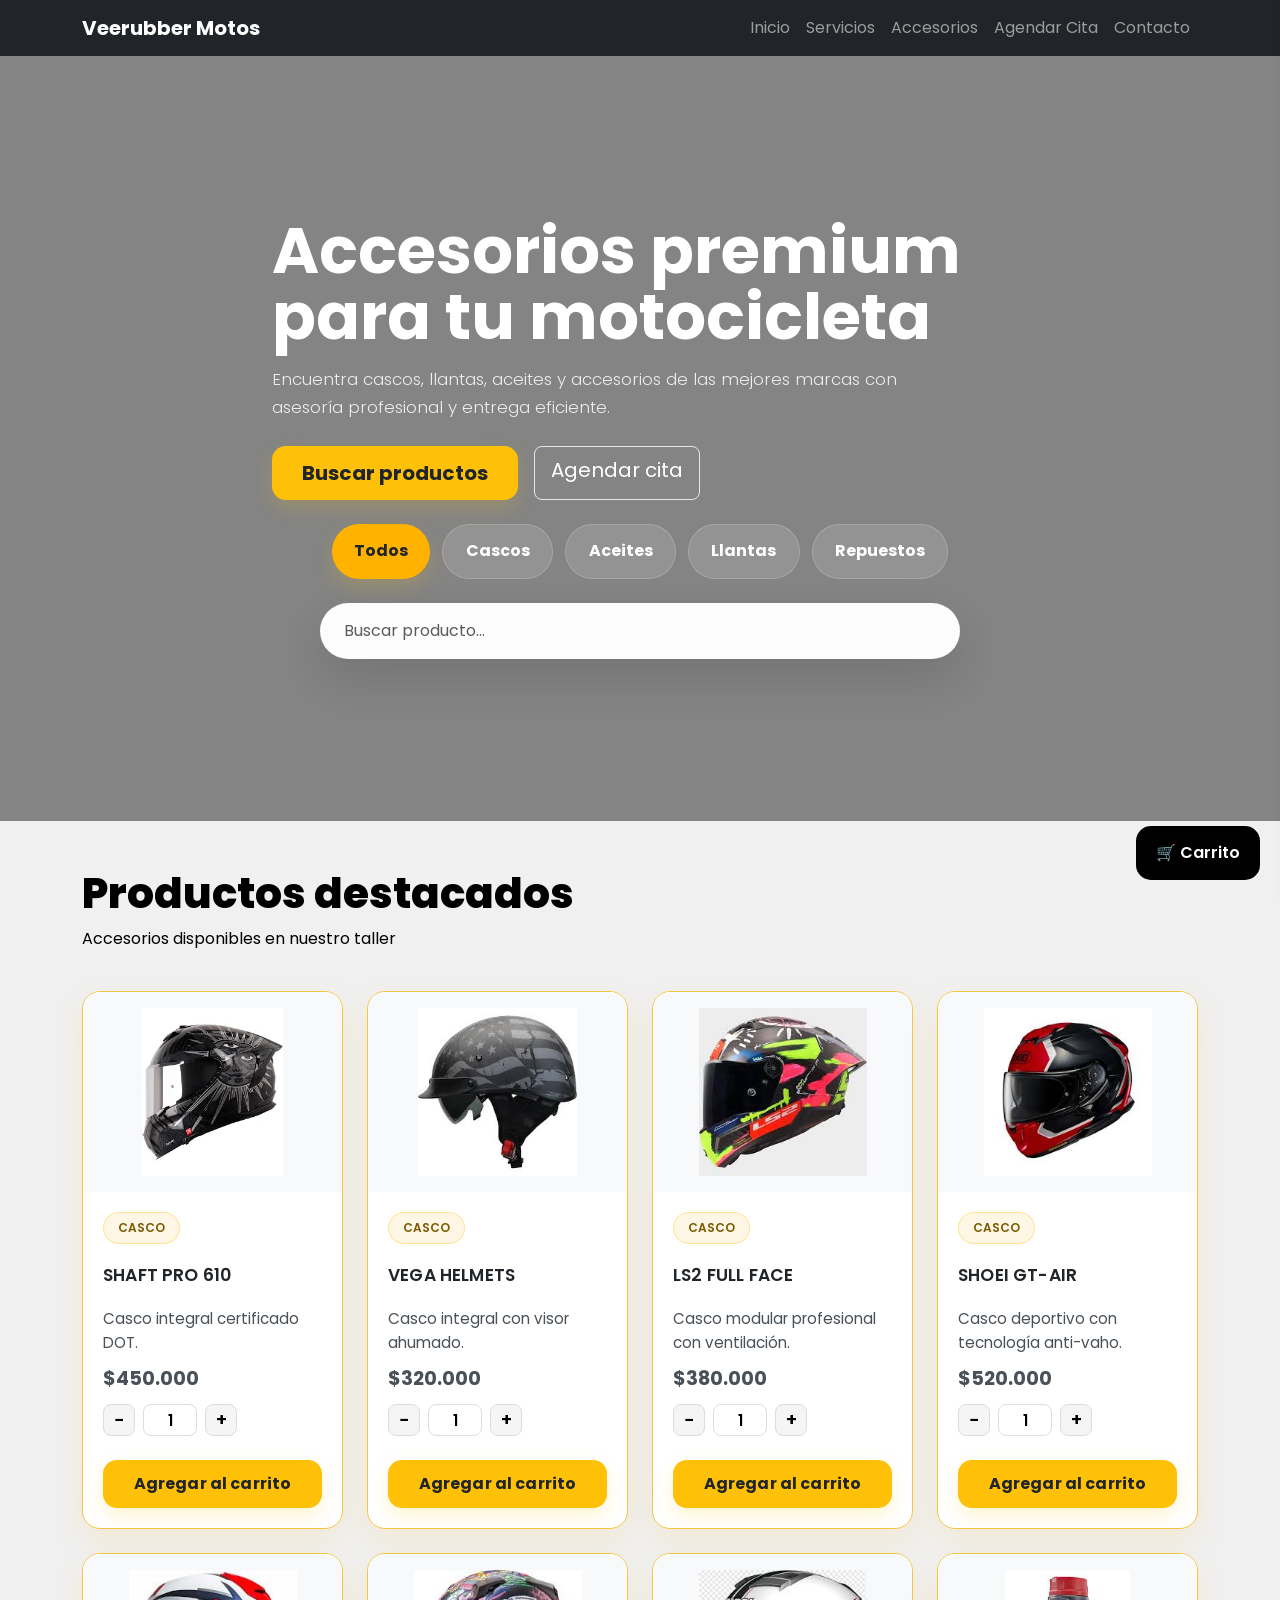
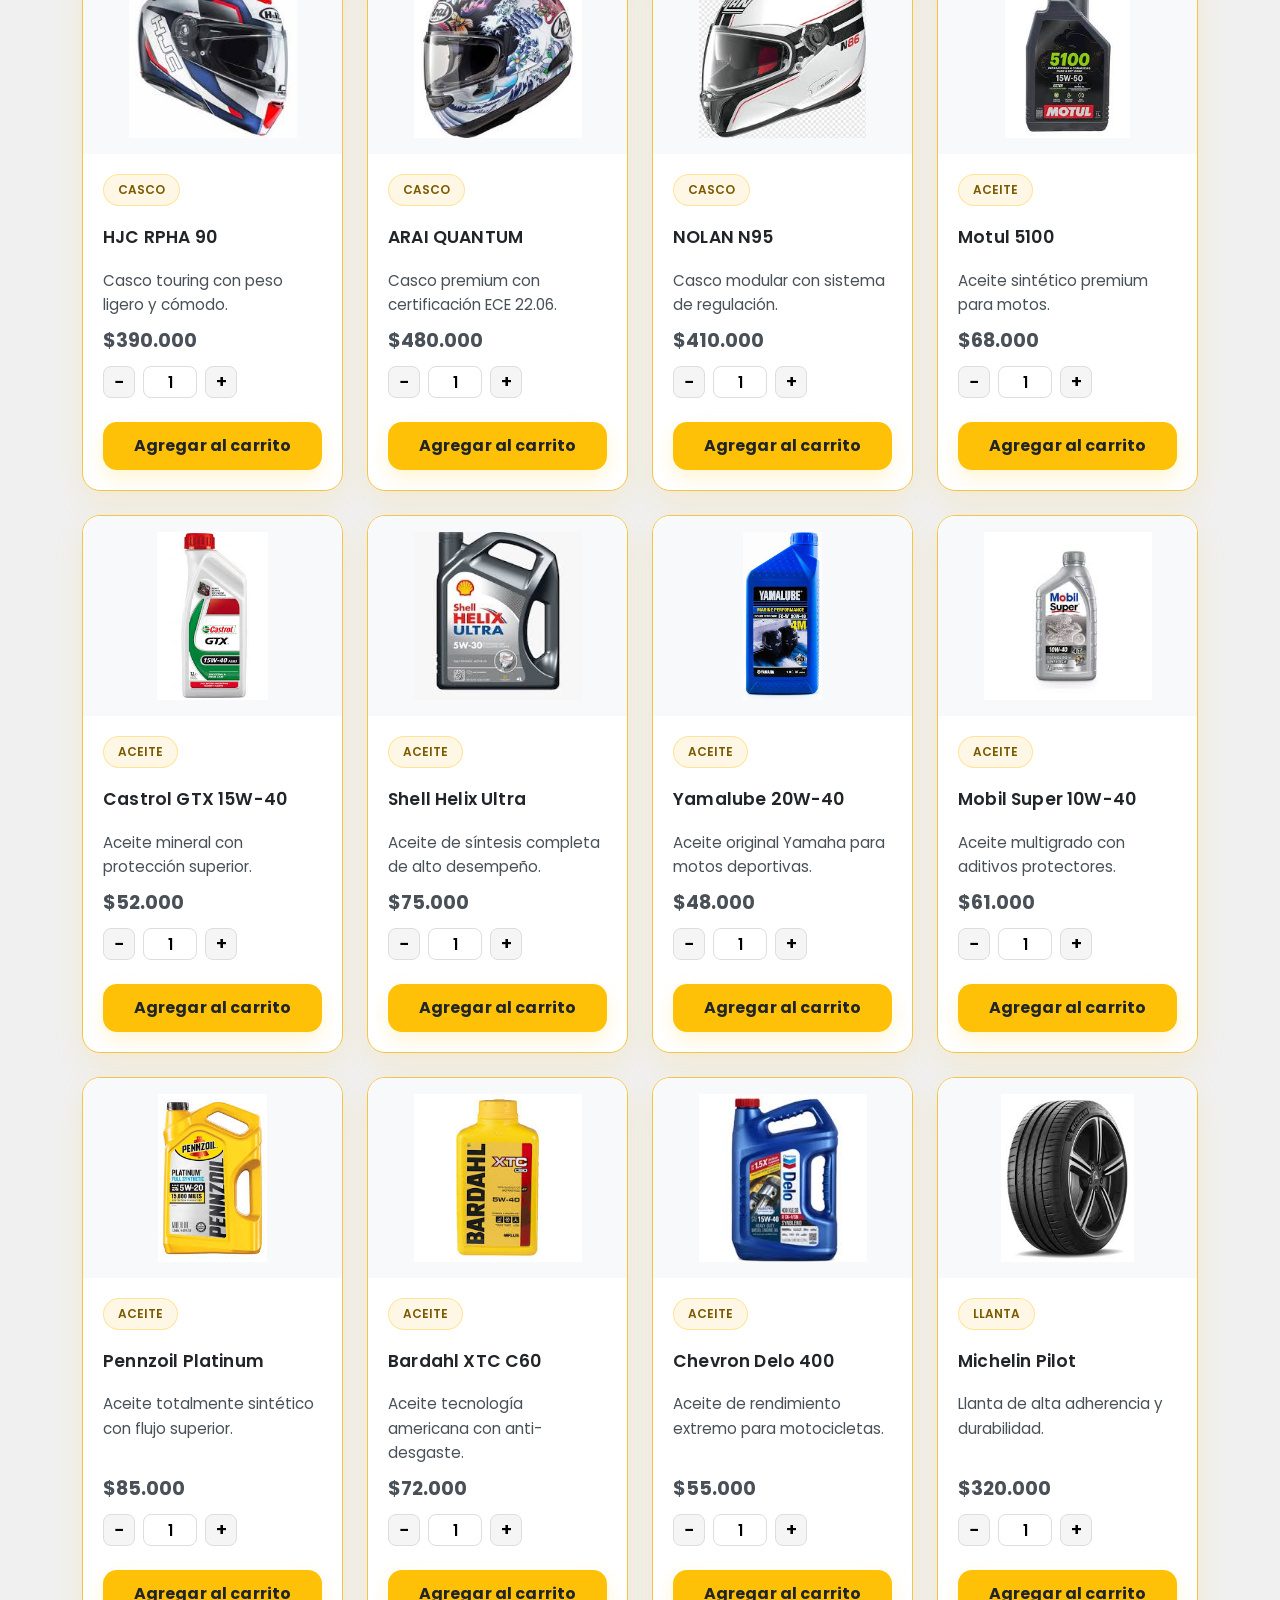
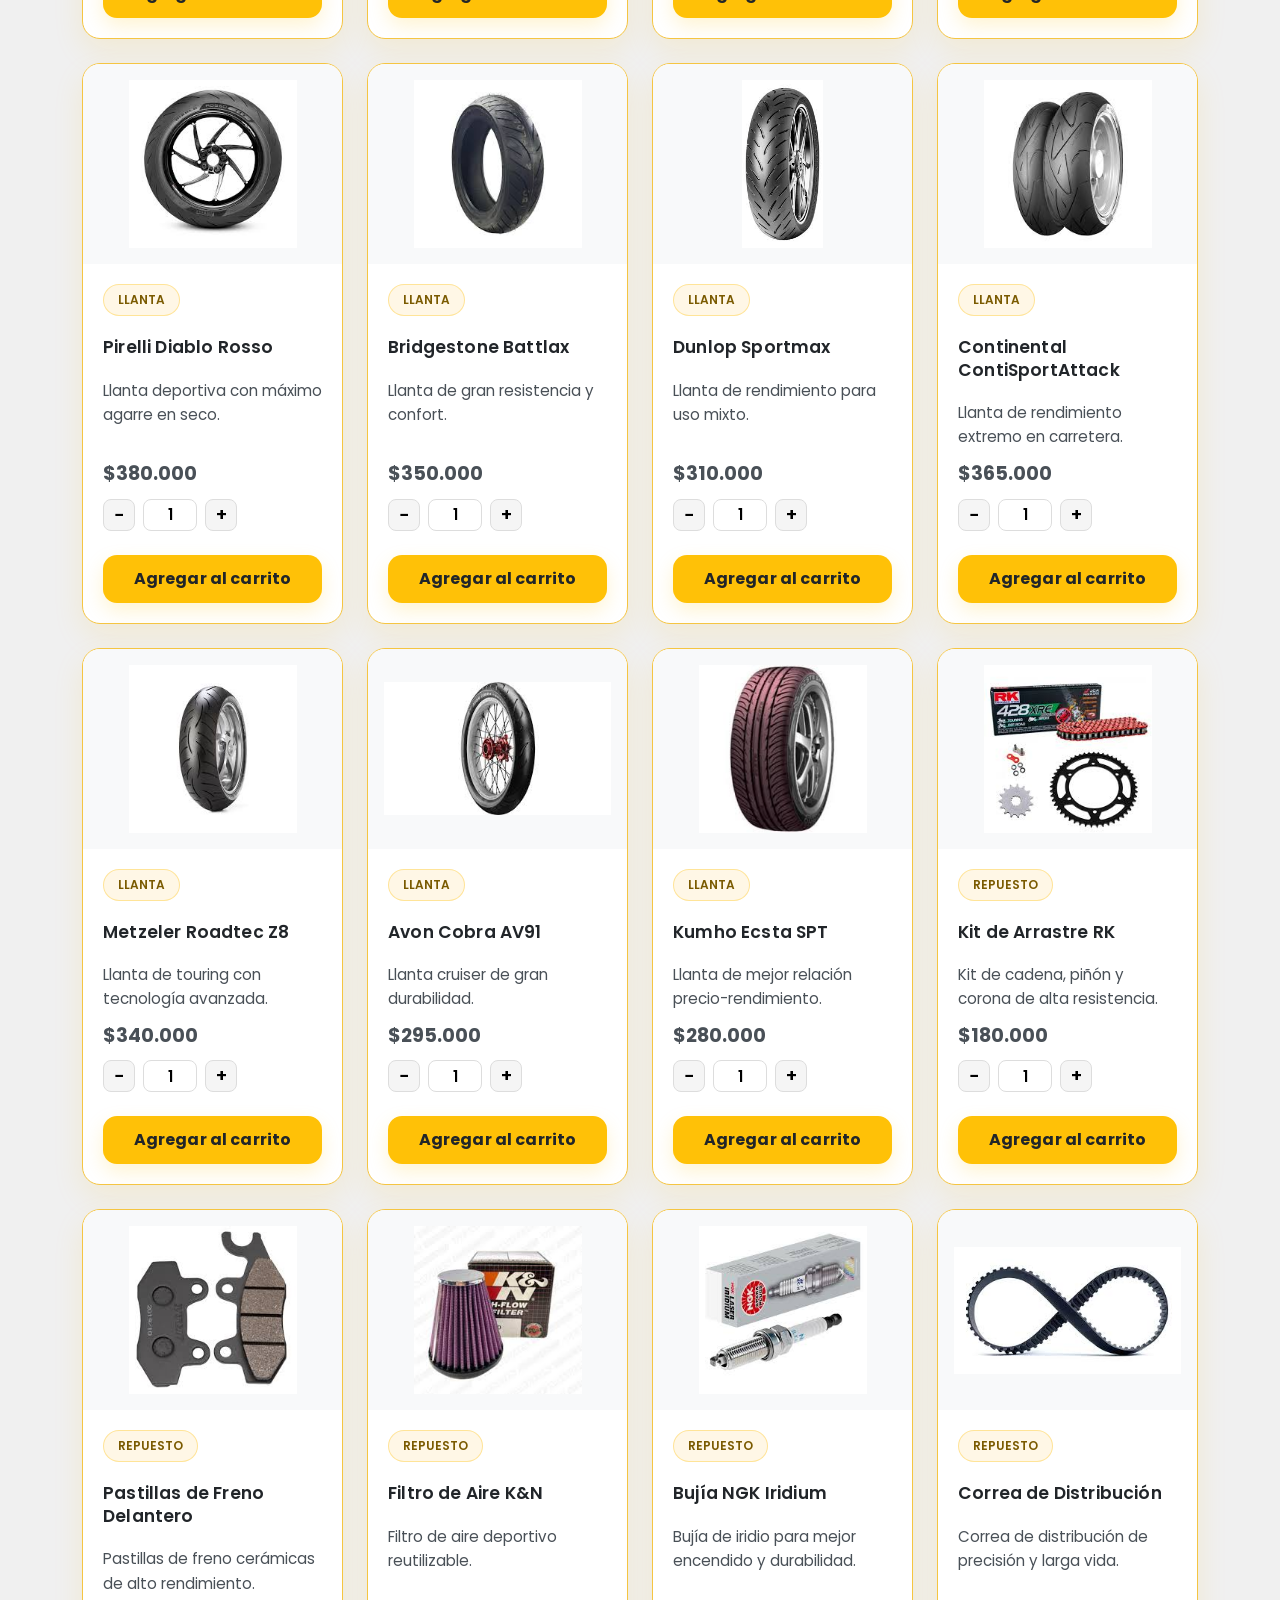
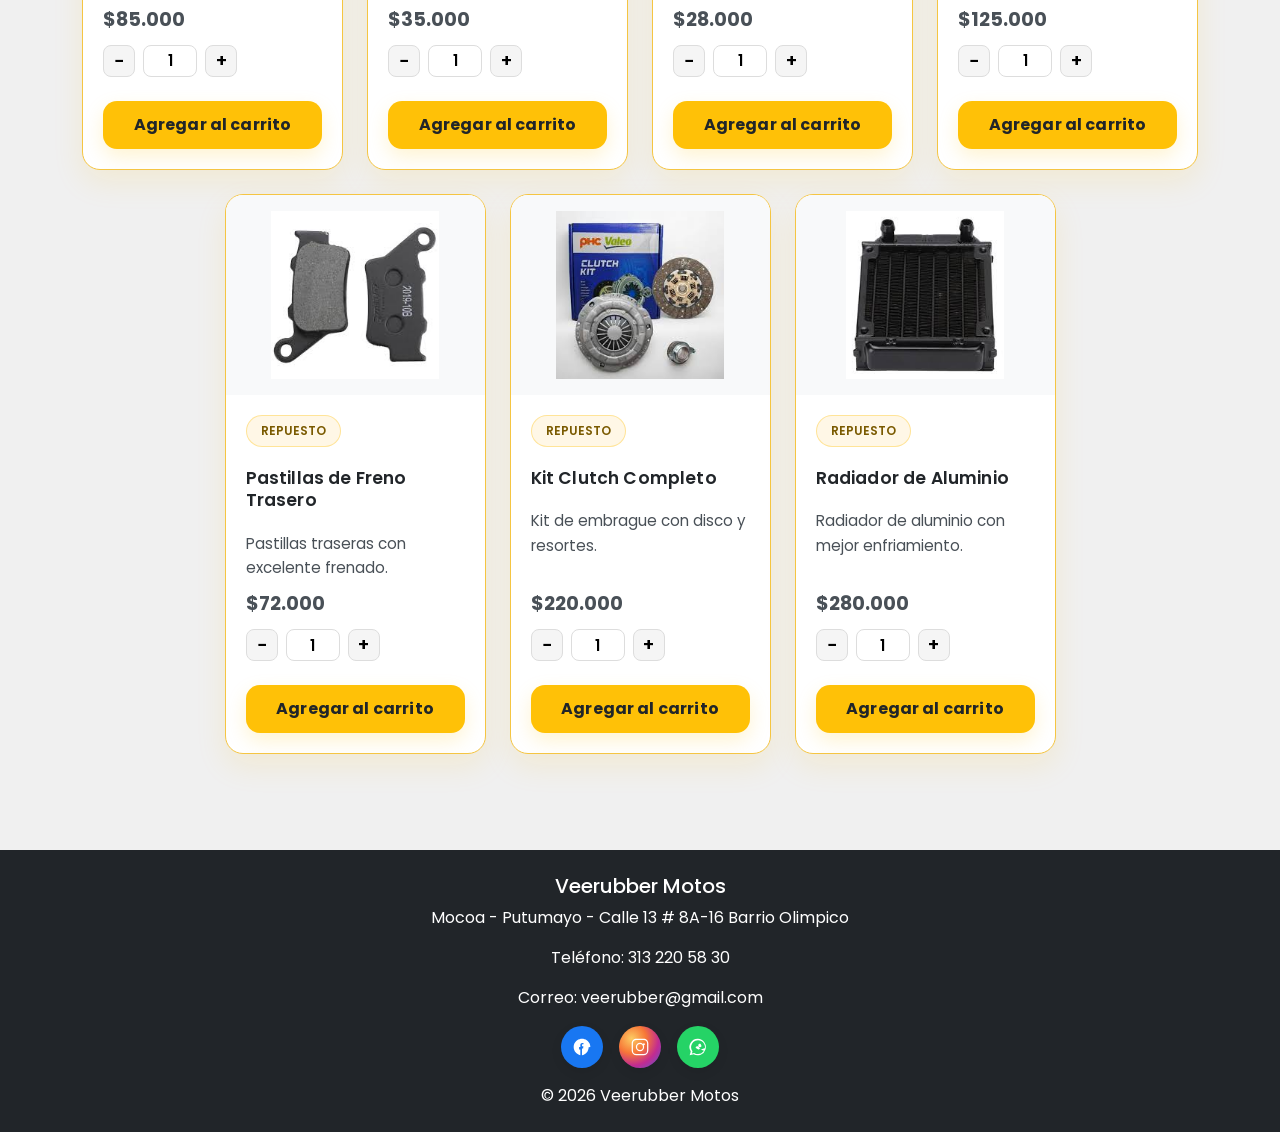
==== commit c55e946c: "corrigiendo archivos" ====
--- a/accesorios.html
+++ b/accesorios.html
@@ -1,768 +1,1686 @@
-<!DOCTYPE html>
+<!doctype html>
 <html lang="es">
-<head>
-  <meta charset="UTF-8">
-  <meta name="viewport" content="width=device-width, initial-scale=1.0">
-  <title>Veerubber Motos | Accesorios</title>
-  <link href="https://cdn.jsdelivr.net/npm/bootstrap@5.3.8/dist/css/bootstrap.min.css" rel="stylesheet">
-  <link href="https://fonts.googleapis.com/css2?family=Poppins:wght@300;400;500;600;700;800&display=swap" rel="stylesheet">
-  <link rel="stylesheet" href="./css/accesorios.css">
-</head>
-<body>
+  <head>
+    <meta charset="UTF-8" />
+    <meta name="viewport" content="width=device-width, initial-scale=1.0" />
+    <title>Veerubber Motos | Accesorios</title>
+    <link
+      href="https://cdn.jsdelivr.net/npm/bootstrap@5.3.8/dist/css/bootstrap.min.css"
+      rel="stylesheet"
+    />
+    <link
+      href="https://fonts.googleapis.com/css2?family=Poppins:wght@300;400;500;600;700;800&display=swap"
+      rel="stylesheet"
+    />
+    <link rel="stylesheet" href="./css/styles.css" />
+    <link rel="stylesheet" href="./css/accesorios.css" />
+  </head>
+  <body>
+    <!-- BOTÓN CARRITO FLOTANTE -->
+    <button id="abrirCarrito" class="carrito-flotante-btn">🛒 Carrito</button>
 
-<!-- BOTÓN CARRITO FLOTANTE -->
-<button id="abrirCarrito" class="carrito-flotante-btn">🛒 Carrito</button>
-
-<!-- PANEL CARRITO -->
-<div id="panelCarrito" class="panel-carrito">
-  <div class="panel-header">
-    <h3>Carrito</h3>
-    <button id="cerrarCarrito">✖</button>
-  </div>
-  <div id="lista-carrito">
-    <p class="carrito-vacio">No hay productos</p>
-  </div>
-  <div class="total">
-    <h4>Total:</h4>
-    <span id="total">$0</span>
-  </div>
-</div>
-
-<!-- NAVBAR -->
-<nav class="navbar navbar-expand-lg navbar-dark bg-dark sticky-top">
-  <div class="container">
-    <a class="navbar-brand fw-bold" href="index.html">Veerubber Motos</a>
-    <button class="navbar-toggler" type="button" data-bs-toggle="collapse" data-bs-target="#menu">
-      <span class="navbar-toggler-icon"></span>
-    </button>
-    <div class="collapse navbar-collapse" id="menu">
-      <ul class="navbar-nav ms-auto">
-        <li class="nav-item"><a class="nav-link" href="index.html">Inicio</a></li>
-        <li class="nav-item"><a class="nav-link" href="servicios.html">Servicios</a></li>
-        <li class="nav-item"><a class="nav-link" href="accesorios.html">Accesorios</a></li>
-        <li class="nav-item"><a class="nav-link" href="citas.html">Agendar Cita</a></li>
-        <li class="nav-item"><a class="nav-link" href="contacto.html">Contacto</a></li>
-      </ul>
-    </div>
-  </div>
-</nav>
-
-<!-- HERO -->
-<section class="hero">
-  <div class="container">
-    <h1>Accesorios premium<br>para motocicletas</h1>
-    <p>Encuentra cascos, llantas, aceites y accesorios de las mejores marcas.</p>
-
-    <div class="categorias-container">
-      <button class="btn btn-danger filtro-btn active" data-categoria="TODOS">Todos</button>
-      <button class="btn btn-danger filtro-btn" data-categoria="CASCO">Cascos</button>
-      <button class="btn btn-danger filtro-btn" data-categoria="ACEITE">Aceites</button>
-      <button class="btn btn-danger filtro-btn" data-categoria="LLANTA">Llantas</button>
-      <button class="btn btn-danger filtro-btn" data-categoria="REPUESTO">Repuestos</button>
-    </div><br>
-
-    <div class="buscador-container">
-      <input type="text" id="buscador" class="form-control" placeholder="Buscar producto...">
-    </div>
-  </div>
-</section>
-
-<!-- PRODUCTOS -->
-<section class="container py-5">
-  <div class="titulo">
-    <h2>Productos destacados</h2>
-    <p>Accesorios disponibles en nuestro taller</p>
-  </div>
-
-  <div class="row g-4 justify-content-center">
-<!-- cascos -->
-    <div class="col-lg-4 producto" data-categoria="CASCO">
-      <div class="producto-card">
-        <div class="producto-img">
-          <img src="imagen/SHAFT PRO 610.webp" alt="Casco SHAFT PRO 610" class="img-fluid">
-        </div>
-        <div class="producto-info">
-          <span class="badge-producto">CASCO</span>
-          <h3>SHAFT PRO 610</h3>
-          <p>Casco integral certificado DOT.</p>
-          <div class="precio">$450.000</div>
-          <div class="cantidad-control">
-              <button class="cantidad-btn" onclick="this.nextElementSibling.stepDown()">−</button>
-                 <input type="number" class="cantidad-input" value="1" min="1" max="99">
-              <button class="cantidad-btn" onclick="this.previousElementSibling.stepUp()">+</button>
-          </div>
-          <button class="btn btn-danger w-100 agregar-carrito" data-nombre="SHAFT PRO 610" data-precio="450000">
-            Agregar al carrito
-          </button>
-        </div>
+    <!-- PANEL CARRITO -->
+    <div id="panelCarrito" class="panel-carrito">
+      <div class="panel-header">
+        <h3>Carrito</h3>
+        <button id="cerrarCarrito">✖</button>
       </div>
-    </div>
-    <div class="col-lg-4 producto" data-categoria="CASCO">
-      <div class="producto-card">
-        <div class="producto-img">
-          <img src="imagen/VEGA HELMETS.jpg" alt="Casco VEGA HELMETS" class="img-fluid">
-        </div>
-        <div class="producto-info">
-          <span class="badge-producto">CASCO</span>
-          <h3>VEGA HELMETS</h3>
-          <p>Casco integral con visor ahumado.</p>
-          <div class="precio">$320.000</div>
-          <div class="cantidad-control">
-              <button class="cantidad-btn" onclick="this.nextElementSibling.stepDown()">−</button>
-                 <input type="number" class="cantidad-input" value="1" min="1" max="99">
-              <button class="cantidad-btn" onclick="this.previousElementSibling.stepUp()">+</button>
-          </div>
-          <button class="btn btn-danger w-100 agregar-carrito" data-nombre="VEGA HELMETS" data-precio="320000">
-            Agregar al carrito
-          </button>
-        </div>
+      <div id="lista-carrito">
+        <p class="carrito-vacio">No hay productos</p>
       </div>
-    </div>
-    <div class="col-lg-4 producto" data-categoria="CASCO">
-      <div class="producto-card">
-        <div class="producto-img">
-          <img src="imagen/LS2 FULL FACE.jpg" alt="Casco LS2 FULL FACE" class="img-fluid">
-        </div>
-        <div class="producto-info">
-          <span class="badge-producto">CASCO</span>
-          <h3>LS2 FULL FACE</h3>
-          <p>Casco modular profesional con ventilación.</p>
-          <div class="precio">$380.000</div>
-          <div class="cantidad-control">
-              <button class="cantidad-btn" onclick="this.nextElementSibling.stepDown()">−</button>
-                 <input type="number" class="cantidad-input" value="1" min="1" max="99">
-              <button class="cantidad-btn" onclick="this.previousElementSibling.stepUp()">+</button>
-          </div>
-          <button class="btn btn-danger w-100 agregar-carrito" data-nombre="LS2 FULL FACE" data-precio="380000">
-            Agregar al carrito
-          </button>
-        </div>
-      </div>
-    </div>
-    <div class="col-lg-4 producto" data-categoria="CASCO">
-      <div class="producto-card">
-        <div class="producto-img">
-          <img src="imagen/SHOEI GT-AIR.jpg" alt="Casco SHOEI GT-AIR" class="img-fluid">
-        </div>
-        <div class="producto-info">
-          <span class="badge-producto">CASCO</span>
-          <h3>SHOEI GT-AIR</h3>
-          <p>Casco deportivo con tecnología anti-vaho.</p>
-          <div class="precio">$520.000</div>
-          <div class="cantidad-control">
-              <button class="cantidad-btn" onclick="this.nextElementSibling.stepDown()">−</button>
-                 <input type="number" class="cantidad-input" value="1" min="1" max="99">
-              <button class="cantidad-btn" onclick="this.previousElementSibling.stepUp()">+</button>
-          </div>
-          <button class="btn btn-danger w-100 agregar-carrito" data-nombre="SHOEI GT-AIR" data-precio="520000">
-            Agregar al carrito
-          </button>
-        </div>
-      </div>
-    </div>
-    <div class="col-lg-4 producto" data-categoria="CASCO">
-      <div class="producto-card">
-        <div class="producto-img">
-          <img src="imagen/HJC RPHA 90.jpg" alt="Casco HJC RPHA 90" class="img-fluid">
-        </div>
-        <div class="producto-info">
-          <span class="badge-producto">CASCO</span>
-          <h3>HJC RPHA 90</h3>
-          <p>Casco touring con peso ligero y cómodo.</p>
-          <div class="precio">$390.000</div>
-          <div class="cantidad-control">
-              <button class="cantidad-btn" onclick="this.nextElementSibling.stepDown()">−</button>
-                 <input type="number" class="cantidad-input" value="1" min="1" max="99">
-              <button class="cantidad-btn" onclick="this.previousElementSibling.stepUp()">+</button>
-          </div>
-          <button class="btn btn-danger w-100 agregar-carrito" data-nombre="HJC RPHA 90" data-precio="390000">
-            Agregar al carrito
-          </button>
-        </div>
-      </div>
-    </div>
-    <div class="col-lg-4 producto" data-categoria="CASCO">
-      <div class="producto-card">
-        <div class="producto-img">
-          <img src="imagen/ARAI QUANTUM.jpg" alt="Casco ARAI QUANTUM" class="img-fluid">
-        </div>
-        <div class="producto-info">
-          <span class="badge-producto">CASCO</span>
-          <h3>ARAI QUANTUM</h3>
-          <p>Casco premium con certificación ECE 22.06.</p>
-          <div class="precio">$480.000</div>
-          <div class="cantidad-control">
-              <button class="cantidad-btn" onclick="this.nextElementSibling.stepDown()">−</button>
-                 <input type="number" class="cantidad-input" value="1" min="1" max="99">
-              <button class="cantidad-btn" onclick="this.previousElementSibling.stepUp()">+</button>
-          </div>
-          <button class="btn btn-danger w-100 agregar-carrito" data-nombre="ARAI QUANTUM" data-precio="480000">
-            Agregar al carrito
-          </button>
-        </div>
-      </div>
-    </div>
-    <div class="col-lg-4 producto" data-categoria="CASCO">
-      <div class="producto-card">
-        <div class="producto-img">
-          <img src="imagen/NOLAN N95.jpg" alt="Casco NOLAN N95" class="img-fluid">
-        </div>
-        <div class="producto-info">
-          <span class="badge-producto">CASCO</span>
-          <h3>NOLAN N95</h3>
-          <p>Casco modular con sistema de regulación.</p>
-          <div class="precio">$410.000</div>
-          <div class="cantidad-control">
-              <button class="cantidad-btn" onclick="this.nextElementSibling.stepDown()">−</button>
-                 <input type="number" class="cantidad-input" value="1" min="1" max="99">
-              <button class="cantidad-btn" onclick="this.previousElementSibling.stepUp()">+</button>
-          </div>
-          <button class="btn btn-danger w-100 agregar-carrito" data-nombre="NOLAN N95" data-precio="410000">
-            Agregar al carrito
-          </button>
-        </div>
-      </div>
-    </div>
-    <!-- aceite -->
-    <div class="col-lg-4 producto" data-categoria="ACEITE">
-      <div class="producto-card">
-        <div class="producto-img">
-          <img src="imagen/descarga.jpg" alt="Aceite Motul 5100" class="img-fluid">
-        </div>
-        <div class="producto-info">
-          <span class="badge-producto">ACEITE</span>
-          <h3>Motul 5100</h3>
-          <p>Aceite sintético premium para motos.</p>
-          <div class="precio">$68.000</div>
-          <div class="cantidad-control">
-              <button class="cantidad-btn" onclick="this.nextElementSibling.stepDown()">−</button>
-                 <input type="number" class="cantidad-input" value="1" min="1" max="99">
-              <button class="cantidad-btn" onclick="this.previousElementSibling.stepUp()">+</button>
-          </div>
-          <button class="btn btn-danger w-100 agregar-carrito" data-nombre="Motul 5100" data-precio="68000">
-            Agregar al carrito
-          </button>
-        </div>
-      </div>
-    </div>
-    <div class="col-lg-4 producto" data-categoria="ACEITE">
-      <div class="producto-card">
-        <div class="producto-img">
-          <img src="imagen/Castrol GTX 15W-40.jpg" alt="Aceite Castrol GTX" class="img-fluid">
-        </div>
-        <div class="producto-info">
-          <span class="badge-producto">ACEITE</span>
-          <h3>Castrol GTX 15W-40</h3>
-          <p>Aceite mineral con protección superior.</p>
-          <div class="precio">$52.000</div>
-          <div class="cantidad-control">
-              <button class="cantidad-btn" onclick="this.nextElementSibling.stepDown()">−</button>
-                 <input type="number" class="cantidad-input" value="1" min="1" max="99">
-              <button class="cantidad-btn" onclick="this.previousElementSibling.stepUp()">+</button>
-          </div>
-          <button class="btn btn-danger w-100 agregar-carrito" data-nombre="Castrol GTX 15W-40" data-precio="52000">
-            Agregar al carrito
-          </button>
-        </div>
-      </div>
-    </div>
-    <div class="col-lg-4 producto" data-categoria="ACEITE">
-      <div class="producto-card">
-        <div class="producto-img">
-          <img src="imagen/Shell Helix Ultra.jpg" alt="Aceite Shell Helix" class="img-fluid">
-        </div>
-        <div class="producto-info">
-          <span class="badge-producto">ACEITE</span>
-          <h3>Shell Helix Ultra</h3>
-          <p>Aceite de síntesis completa de alto desempeño.</p>
-          <div class="precio">$75.000</div>
-          <div class="cantidad-control">
-              <button class="cantidad-btn" onclick="this.nextElementSibling.stepDown()">−</button>
-                 <input type="number" class="cantidad-input" value="1" min="1" max="99">
-              <button class="cantidad-btn" onclick="this.previousElementSibling.stepUp()">+</button>
-          </div>
-          <button class="btn btn-danger w-100 agregar-carrito" data-nombre="Shell Helix Ultra" data-precio="75000">
-            Agregar al carrito
-          </button>
-        </div>
-      </div>
-    </div>
-    <div class="col-lg-4 producto" data-categoria="ACEITE">
-      <div class="producto-card">
-        <div class="producto-img">
-          <img src="imagen/Yamalube 20W-40.jpg" alt="Aceite Yamalube" class="img-fluid">
-        </div>
-        <div class="producto-info">
-          <span class="badge-producto">ACEITE</span>
-          <h3>Yamalube 20W-40</h3>
-          <p>Aceite original Yamaha para motos deportivas.</p>
-          <div class="precio">$48.000</div>
-          <div class="cantidad-control">
-              <button class="cantidad-btn" onclick="this.nextElementSibling.stepDown()">−</button>
-                 <input type="number" class="cantidad-input" value="1" min="1" max="99">
-              <button class="cantidad-btn" onclick="this.previousElementSibling.stepUp()">+</button>
-          </div>
-          <button class="btn btn-danger w-100 agregar-carrito" data-nombre="Yamalube 20W-40" data-precio="48000">
-            Agregar al carrito
-          </button>
-        </div>
-      </div>
-    </div>
-    <div class="col-lg-4 producto" data-categoria="ACEITE">
-      <div class="producto-card">
-        <div class="producto-img">
-          <img src="imagen/Mobil Super 10W-40.jpg" alt="Aceite Mobil Super" class="img-fluid">
-        </div>
-        <div class="producto-info">
-          <span class="badge-producto">ACEITE</span>
-          <h3>Mobil Super 10W-40</h3>
-          <p>Aceite multigrado con aditivos protectores.</p>
-          <div class="precio">$61.000</div>
-          <div class="cantidad-control">
-              <button class="cantidad-btn" onclick="this.nextElementSibling.stepDown()">−</button>
-                 <input type="number" class="cantidad-input" value="1" min="1" max="99">
-              <button class="cantidad-btn" onclick="this.previousElementSibling.stepUp()">+</button>
-          </div>
-          <button class="btn btn-danger w-100 agregar-carrito" data-nombre="Mobil Super 10W-40" data-precio="61000">
-            Agregar al carrito
-          </button>
-        </div>
-      </div>
-    </div>
-    <div class="col-lg-4 producto" data-categoria="ACEITE">
-      <div class="producto-card">
-        <div class="producto-img">
-          <img src="imagen/Pennzoil Platinum.jpg" alt="Aceite Pennzoil Platinum" class="img-fluid">
-        </div>
-        <div class="producto-info">
-          <span class="badge-producto">ACEITE</span>
-          <h3>Pennzoil Platinum</h3>
-          <p>Aceite totalmente sintético con flujo superior.</p>
-          <div class="precio">$85.000</div>
-          <div class="cantidad-control">
-              <button class="cantidad-btn" onclick="this.nextElementSibling.stepDown()">−</button>
-                 <input type="number" class="cantidad-input" value="1" min="1" max="99">
-              <button class="cantidad-btn" onclick="this.previousElementSibling.stepUp()">+</button>
-          </div>
-          <button class="btn btn-danger w-100 agregar-carrito" data-nombre="Pennzoil Platinum" data-precio="85000">
-            Agregar al carrito
-          </button>
-        </div>
-      </div>
-    </div>
-    <div class="col-lg-4 producto" data-categoria="ACEITE">
-      <div class="producto-card">
-        <div class="producto-img">
-          <img src="imagen/Bardahl XTC C60.jpg" alt="Aceite Bardahl XTC" class="img-fluid">
-        </div>
-        <div class="producto-info">
-          <span class="badge-producto">ACEITE</span>
-          <h3>Bardahl XTC C60</h3>
-          <p>Aceite tecnología americana con anti-desgaste.</p>
-          <div class="precio">$72.000</div>
-          <div class="cantidad-control">
-              <button class="cantidad-btn" onclick="this.nextElementSibling.stepDown()">−</button>
-                 <input type="number" class="cantidad-input" value="1" min="1" max="99">
-              <button class="cantidad-btn" onclick="this.previousElementSibling.stepUp()">+</button>
-          </div>
-          <button class="btn btn-danger w-100 agregar-carrito" data-nombre="Bardahl XTC C60" data-precio="72000">
-            Agregar al carrito
-          </button>
-        </div>
-      </div>
-    </div>
-    <div class="col-lg-4 producto" data-categoria="ACEITE">
-      <div class="producto-card">
-        <div class="producto-img">
-          <img src="imagen/Chevron Delo 400.jpg" alt="Aceite Chevron Delo" class="img-fluid">
-        </div>
-        <div class="producto-info">
-          <span class="badge-producto">ACEITE</span>
-          <h3>Chevron Delo 400</h3>
-          <p>Aceite de rendimiento extremo para motocicletas.</p>
-          <div class="precio">$55.000</div>
-          <div class="cantidad-control">
-              <button class="cantidad-btn" onclick="this.nextElementSibling.stepDown()">−</button>
-                 <input type="number" class="cantidad-input" value="1" min="1" max="99">
-              <button class="cantidad-btn" onclick="this.previousElementSibling.stepUp()">+</button>
-          </div>
-          <button class="btn btn-danger w-100 agregar-carrito" data-nombre="Chevron Delo 400" data-precio="55000">
-            Agregar al carrito
-          </button>
-        </div>
-      </div>
-    </div>
-    <!-- llantas -->
-    <div class="col-lg-4 producto" data-categoria="LLANTA">
-      <div class="producto-card">
-        <div class="producto-img">
-          <img src="imagen/Michelin Pilot.jpg" alt="Llanta Michelin Pilot" class="img-fluid">
-        </div>
-        <div class="producto-info">
-          <span class="badge-producto">LLANTA</span>
-          <h3>Michelin Pilot</h3>
-          <p>Llanta de alta adherencia y durabilidad.</p>
-          <div class="precio">$320.000</div>
-          <div class="cantidad-control">
-              <button class="cantidad-btn" onclick="this.nextElementSibling.stepDown()">−</button>
-                 <input type="number" class="cantidad-input" value="1" min="1" max="99">
-              <button class="cantidad-btn" onclick="this.previousElementSibling.stepUp()">+</button>
-          </div>
-          <button class="btn btn-danger w-100 agregar-carrito" data-nombre="Michelin Pilot" data-precio="320000">
-            Agregar al carrito
-          </button>
-        </div>
-      </div>
-    </div>
-    <div class="col-lg-4 producto" data-categoria="LLANTA">
-      <div class="producto-card">
-        <div class="producto-img">
-          <img src="imagen/Pirelli Diablo Rosso.jpg" alt="Llanta Pirelli Diablo" class="img-fluid">
-        </div>
-        <div class="producto-info">
-          <span class="badge-producto">LLANTA</span>
-          <h3>Pirelli Diablo Rosso</h3>
-          <p>Llanta deportiva con máximo agarre en seco.</p>
-          <div class="precio">$380.000</div>
-          <div class="cantidad-control">
-              <button class="cantidad-btn" onclick="this.nextElementSibling.stepDown()">−</button>
-                 <input type="number" class="cantidad-input" value="1" min="1" max="99">
-              <button class="cantidad-btn" onclick="this.previousElementSibling.stepUp()">+</button>
-          </div>
-          <button class="btn btn-danger w-100 agregar-carrito" data-nombre="Pirelli Diablo Rosso" data-precio="380000">
-            Agregar al carrito
-          </button>
-        </div>
-      </div>
-    </div>
-    <div class="col-lg-4 producto" data-categoria="LLANTA">
-      <div class="producto-card">
-        <div class="producto-img">
-          <img src="imagen/Bridgestone Battlax.jpg" alt="Llanta Bridgestone Battlax" class="img-fluid">
-        </div>
-        <div class="producto-info">
-          <span class="badge-producto">LLANTA</span>
-          <h3>Bridgestone Battlax</h3>
-          <p>Llanta de gran resistencia y confort.</p>
-          <div class="precio">$350.000</div>
-          <div class="cantidad-control">
-              <button class="cantidad-btn" onclick="this.nextElementSibling.stepDown()">−</button>
-                 <input type="number" class="cantidad-input" value="1" min="1" max="99">
-              <button class="cantidad-btn" onclick="this.previousElementSibling.stepUp()">+</button>
-          </div>
-          <button class="btn btn-danger w-100 agregar-carrito" data-nombre="Bridgestone Battlax" data-precio="350000">
-            Agregar al carrito
-          </button>
-        </div>
-      </div>
-    </div>
-    <div class="col-lg-4 producto" data-categoria="LLANTA">
-      <div class="producto-card">
-        <div class="producto-img">
-          <img src="imagen/Dunlop Sportmax.jpg" alt="Llanta Dunlop Sportmax" class="img-fluid">
-        </div>
-        <div class="producto-info">
-          <span class="badge-producto">LLANTA</span>
-          <h3>Dunlop Sportmax</h3>
-          <p>Llanta de rendimiento para uso mixto.</p>
-          <div class="precio">$310.000</div>
-          <div class="cantidad-control">
-              <button class="cantidad-btn" onclick="this.nextElementSibling.stepDown()">−</button>
-                 <input type="number" class="cantidad-input" value="1" min="1" max="99">
-              <button class="cantidad-btn" onclick="this.previousElementSibling.stepUp()">+</button>
-          </div>
-          <button class="btn btn-danger w-100 agregar-carrito" data-nombre="Dunlop Sportmax" data-precio="310000">
-            Agregar al carrito
-          </button>
-        </div>
-      </div>
-    </div>
-    <div class="col-lg-4 producto" data-categoria="LLANTA">
-      <div class="producto-card">
-        <div class="producto-img">
-          <img src="imagen/Continental ContiSportAttack.jpg" alt="Llanta Continental ContiSport" class="img-fluid">
-        </div>
-        <div class="producto-info">
-          <span class="badge-producto">LLANTA</span>
-          <h3>Continental ContiSportAttack</h3>
-          <p>Llanta de rendimiento extremo en carretera.</p>
-          <div class="precio">$365.000</div>
-          <div class="cantidad-control">
-              <button class="cantidad-btn" onclick="this.nextElementSibling.stepDown()">−</button>
-                 <input type="number" class="cantidad-input" value="1" min="1" max="99">
-              <button class="cantidad-btn" onclick="this.previousElementSibling.stepUp()">+</button>
-          </div>
-          <button class="btn btn-danger w-100 agregar-carrito" data-nombre="Continental ContiSportAttack" data-precio="365000">
-            Agregar al carrito
-          </button>
-        </div>
-      </div>
-    </div>
-    <div class="col-lg-4 producto" data-categoria="LLANTA">
-      <div class="producto-card">
-        <div class="producto-img">
-          <img src="imagen/Metzeler Roadtec Z8.jpg" alt="Llanta Metzeler Roadtec" class="img-fluid">
-        </div>
-        <div class="producto-info">
-          <span class="badge-producto">LLANTA</span>
-          <h3>Metzeler Roadtec Z8</h3>
-          <p>Llanta de touring con tecnología avanzada.</p>
-          <div class="precio">$340.000</div>
-          <div class="cantidad-control">
-              <button class="cantidad-btn" onclick="this.nextElementSibling.stepDown()">−</button>
-                 <input type="number" class="cantidad-input" value="1" min="1" max="99">
-              <button class="cantidad-btn" onclick="this.previousElementSibling.stepUp()">+</button>
-          </div>
-          <button class="btn btn-danger w-100 agregar-carrito" data-nombre="Metzeler Roadtec Z8" data-precio="340000">
-            Agregar al carrito
-          </button>
-        </div>
-      </div>
-    </div>
-    <div class="col-lg-4 producto" data-categoria="LLANTA">
-      <div class="producto-card">
-        <div class="producto-img">
-          <img src="imagen/Avon Cobra AV91.jpg" alt="Llanta Avon Cobra" class="img-fluid">
-        </div>
-        <div class="producto-info">
-          <span class="badge-producto">LLANTA</span>
-          <h3>Avon Cobra AV91</h3>
-          <p>Llanta cruiser de gran durabilidad.</p>
-          <div class="precio">$295.000</div>
-          <div class="cantidad-control">
-              <button class="cantidad-btn" onclick="this.nextElementSibling.stepDown()">−</button>
-                 <input type="number" class="cantidad-input" value="1" min="1" max="99">
-              <button class="cantidad-btn" onclick="this.previousElementSibling.stepUp()">+</button>
-          </div>
-          <button class="btn btn-danger w-100 agregar-carrito" data-nombre="Avon Cobra AV91" data-precio="295000">
-            Agregar al carrito
-          </button>
-        </div>
-      </div>
-    </div>
-    <div class="col-lg-4 producto" data-categoria="LLANTA">
-      <div class="producto-card">
-        <div class="producto-img">
-          <img src="imagen/Kumho Ecsta SPT.jpg" alt="Llanta Kumho Ecsta" class="img-fluid">
-        </div>
-        <div class="producto-info">
-          <span class="badge-producto">LLANTA</span>
-          <h3>Kumho Ecsta SPT</h3>
-          <p>Llanta de mejor relación precio-rendimiento.</p>
-          <div class="precio">$280.000</div>
-          <div class="cantidad-control">
-              <button class="cantidad-btn" onclick="this.nextElementSibling.stepDown()">−</button>
-                 <input type="number" class="cantidad-input" value="1" min="1" max="99">
-              <button class="cantidad-btn" onclick="this.previousElementSibling.stepUp()">+</button>
-          </div>
-          <button class="btn btn-danger w-100 agregar-carrito" data-nombre="Kumho Ecsta SPT" data-precio="280000">
-            Agregar al carrito
-          </button>
-        </div>
+      <div class="total">
+        <h4>Total:</h4>
+        <span id="total">$0</span>
       </div>
     </div>
 
-    <div class="col-lg-4 producto" data-categoria="REPUESTO">
-      <div class="producto-card">
-        <div class="producto-img">
-          <img src="imagen/Kit de Arrastre RK.jpg" alt="Kit de Arrastre RK" class="img-fluid">
-        </div>
-        <div class="producto-info">
-          <span class="badge-producto">REPUESTO</span>
-          <h3>Kit de Arrastre RK</h3>
-          <p>Kit de cadena, piñón y corona de alta resistencia.</p>
-          <div class="precio">$180.000</div>
-          <div class="cantidad-control">
-              <button class="cantidad-btn" onclick="this.nextElementSibling.stepDown()">−</button>
-                 <input type="number" class="cantidad-input" value="1" min="1" max="99">
-              <button class="cantidad-btn" onclick="this.previousElementSibling.stepUp()">+</button>
-          </div>
-          <button class="btn btn-danger w-100 agregar-carrito" data-nombre="Kit de Arrastre RK" data-precio="180000">
-            Agregar al carrito
-          </button>
+    <!-- NAVBAR -->
+    <nav class="navbar navbar-expand-lg navbar-dark bg-dark sticky-top">
+      <div class="container">
+        <a class="navbar-brand fw-bold" href="index.html">Veerubber Motos</a>
+        <button
+          class="navbar-toggler"
+          type="button"
+          data-bs-toggle="collapse"
+          data-bs-target="#menu"
+        >
+          <span class="navbar-toggler-icon"></span>
+        </button>
+        <div class="collapse navbar-collapse" id="menu">
+          <ul class="navbar-nav ms-auto">
+            <li class="nav-item">
+              <a class="nav-link" href="index.html">Inicio</a>
+            </li>
+            <li class="nav-item">
+              <a class="nav-link" href="servicios.html">Servicios</a>
+            </li>
+            <li class="nav-item">
+              <a class="nav-link" href="accesorios.html">Accesorios</a>
+            </li>
+            <li class="nav-item">
+              <a class="nav-link" href="citas.html">Agendar Cita</a>
+            </li>
+            <li class="nav-item">
+              <a class="nav-link" href="contacto.html">Contacto</a>
+            </li>
+          </ul>
         </div>
       </div>
-    </div>
-    <div class="col-lg-4 producto" data-categoria="REPUESTO">
-      <div class="producto-card">
-        <div class="producto-img">
-          <img src="imagen/Pastillas de Freno Delantero.jpg" alt="Pastillas de Freno" class="img-fluid">
-        </div>
-        <div class="producto-info">
-          <span class="badge-producto">REPUESTO</span>
-          <h3>Pastillas de Freno Delantero</h3>
-          <p>Pastillas de freno cerámicas de alto rendimiento.</p>
-          <div class="precio">$85.000</div>
-          <div class="cantidad-control">
-              <button class="cantidad-btn" onclick="this.nextElementSibling.stepDown()">−</button>
-                 <input type="number" class="cantidad-input" value="1" min="1" max="99">
-              <button class="cantidad-btn" onclick="this.previousElementSibling.stepUp()">+</button>
-          </div>
-          <button class="btn btn-danger w-100 agregar-carrito" data-nombre="Pastillas de Freno Delantero" data-precio="85000">
-            Agregar al carrito
-          </button>
+    </nav>
+
+    <!-- HERO -->
+    <section class="hero hero-accesorios">
+      <div class="hero-overlay"></div>
+      <div class="container h-100">
+        <div class="row align-items-center justify-content-center h-100">
+          <div class="col-lg-8 text-center text-lg-start">
+            <div class="hero-copy py-5">
+              <h1 class="display-4 fw-bold mb-3 text-white">
+                Accesorios premium para tu motocicleta
+              </h1>
+
+              <p class="lead mb-4 text-white opacity-85">
+                Encuentra cascos, llantas, aceites y accesorios de las mejores
+                marcas con asesoría profesional y entrega eficiente.
+              </p>
+
+              <div
+                class="d-flex gap-3 justify-content-center justify-content-lg-start flex-wrap"
+              >
+                <button
+                  class="btn btn-warning btn-lg"
+                  type="button"
+                  onclick="document.getElementById('buscador').focus()"
+                >
+                  Buscar productos
+                </button>
+
+                <a href="citas.html" class="btn btn-outline-light btn-lg">
+                  Agendar cita
+                </a>
+              </div>
+
+              <div class="hero-controls mt-4">
+                <div class="categorias-container mb-3">
+                  <button
+                    class="btn btn-warning filtro-btn active"
+                    data-categoria="TODOS"
+                  >
+                    Todos
+                  </button>
+                  <button
+                    class="btn btn-light filtro-btn"
+                    data-categoria="CASCO"
+                  >
+                    Cascos
+                  </button>
+                  <button
+                    class="btn btn-light filtro-btn"
+                    data-categoria="ACEITE"
+                  >
+                    Aceites
+                  </button>
+                  <button
+                    class="btn btn-light filtro-btn"
+                    data-categoria="LLANTA"
+                  >
+                    Llantas
+                  </button>
+                  <button
+                    class="btn btn-light filtro-btn"
+                    data-categoria="REPUESTO"
+                  >
+                    Repuestos
+                  </button>
+                </div>
+
+                <div class="buscador-container">
+                  <input
+                    type="text"
+                    id="buscador"
+                    class="form-control"
+                    placeholder="Buscar producto..."
+                  />
+                </div>
+              </div>
+            </div>
+          </div>
         </div>
       </div>
-    </div>
-    <div class="col-lg-4 producto" data-categoria="REPUESTO">
-      <div class="producto-card">
-        <div class="producto-img">
-          <img src="imagen/Filtro de Aire K&N.jpg" alt="Filtro de Aire" class="img-fluid">
-        </div>
-        <div class="producto-info">
-          <span class="badge-producto">REPUESTO</span>
-          <h3>Filtro de Aire K&N</h3>
-          <p>Filtro de aire deportivo reutilizable.</p>
-          <div class="precio">$35.000</div>
-          <div class="cantidad-control">
-              <button class="cantidad-btn" onclick="this.nextElementSibling.stepDown()">−</button>
-                 <input type="number" class="cantidad-input" value="1" min="1" max="99">
-              <button class="cantidad-btn" onclick="this.previousElementSibling.stepUp()">+</button>
-          </div>
-          <button class="btn btn-danger w-100 agregar-carrito" data-nombre="Filtro de Aire K&N" data-precio="35000">
-            Agregar al carrito
-          </button>
-        </div>
+    </section>
+
+    <!-- PRODUCTOS -->
+    <section class="container py-5">
+      <div class="titulo">
+        <h2>Productos destacados</h2>
+        <p>Accesorios disponibles en nuestro taller</p>
       </div>
-    </div>
-    <div class="col-lg-4 producto" data-categoria="REPUESTO">
-      <div class="producto-card">
-        <div class="producto-img">
-          <img src="imagen/Bujía NGK Iridium.jpg" alt="Bujía NGK" class="img-fluid">
-        </div>
-        <div class="producto-info">
-          <span class="badge-producto">REPUESTO</span>
-          <h3>Bujía NGK Iridium</h3>
-          <p>Bujía de iridio para mejor encendido y durabilidad.</p>
-          <div class="precio">$28.000</div>
-          <div class="cantidad-control">
-              <button class="cantidad-btn" onclick="this.nextElementSibling.stepDown()">−</button>
-                 <input type="number" class="cantidad-input" value="1" min="1" max="99">
-              <button class="cantidad-btn" onclick="this.previousElementSibling.stepUp()">+</button>
-          </div>
-          <button class="btn btn-danger w-100 agregar-carrito" data-nombre="Bujía NGK Iridium" data-precio="28000">
-            Agregar al carrito
-          </button>
+
+      <div class="row g-4 justify-content-center">
+        <!-- cascos -->
+        <div class="col-xl-3 col-lg-4 col-md-6 producto" data-categoria="CASCO">
+          <div class="producto-card card-accesorios">
+            <div class="producto-img">
+              <img
+                src="imagen/SHAFT PRO 610.webp"
+                alt="Casco SHAFT PRO 610"
+                class="img-fluid"
+              />
+            </div>
+            <div class="producto-info">
+              <span class="badge-producto">CASCO</span>
+              <h3>SHAFT PRO 610</h3>
+              <p>Casco integral certificado DOT.</p>
+              <div class="precio">$450.000</div>
+              <div class="cantidad-control">
+                <button
+                  class="cantidad-btn"
+                  onclick="this.nextElementSibling.stepDown()"
+                >
+                  −
+                </button>
+                <input
+                  type="number"
+                  class="cantidad-input"
+                  value="1"
+                  min="1"
+                  max="99"
+                />
+                <button
+                  class="cantidad-btn"
+                  onclick="this.previousElementSibling.stepUp()"
+                >
+                  +
+                </button>
+              </div>
+              <button
+                class="btn btn-warning w-100 agregar-carrito"
+                data-nombre="SHAFT PRO 610"
+                data-precio="450000"
+              >
+                Agregar al carrito
+              </button>
+            </div>
+          </div>
+        </div>
+        <div class="col-xl-3 col-lg-4 col-md-6 producto" data-categoria="CASCO">
+          <div class="producto-card card-accesorios">
+            <div class="producto-img">
+              <img
+                src="imagen/VEGA HELMETS.jpg"
+                alt="Casco VEGA HELMETS"
+                class="img-fluid"
+              />
+            </div>
+            <div class="producto-info">
+              <span class="badge-producto">CASCO</span>
+              <h3>VEGA HELMETS</h3>
+              <p>Casco integral con visor ahumado.</p>
+              <div class="precio">$320.000</div>
+              <div class="cantidad-control">
+                <button
+                  class="cantidad-btn"
+                  onclick="this.nextElementSibling.stepDown()"
+                >
+                  −
+                </button>
+                <input
+                  type="number"
+                  class="cantidad-input"
+                  value="1"
+                  min="1"
+                  max="99"
+                />
+                <button
+                  class="cantidad-btn"
+                  onclick="this.previousElementSibling.stepUp()"
+                >
+                  +
+                </button>
+              </div>
+              <button
+                class="btn btn-warning w-100 agregar-carrito"
+                data-nombre="VEGA HELMETS"
+                data-precio="320000"
+              >
+                Agregar al carrito
+              </button>
+            </div>
+          </div>
+        </div>
+        <div class="col-xl-3 col-lg-4 col-md-6 producto" data-categoria="CASCO">
+          <div class="producto-card card-accesorios">
+            <div class="producto-img">
+              <img
+                src="imagen/LS2 FULL FACE.jpg"
+                alt="Casco LS2 FULL FACE"
+                class="img-fluid"
+              />
+            </div>
+            <div class="producto-info">
+              <span class="badge-producto">CASCO</span>
+              <h3>LS2 FULL FACE</h3>
+              <p>Casco modular profesional con ventilación.</p>
+              <div class="precio">$380.000</div>
+              <div class="cantidad-control">
+                <button
+                  class="cantidad-btn"
+                  onclick="this.nextElementSibling.stepDown()"
+                >
+                  −
+                </button>
+                <input
+                  type="number"
+                  class="cantidad-input"
+                  value="1"
+                  min="1"
+                  max="99"
+                />
+                <button
+                  class="cantidad-btn"
+                  onclick="this.previousElementSibling.stepUp()"
+                >
+                  +
+                </button>
+              </div>
+              <button
+                class="btn btn-warning w-100 agregar-carrito"
+                data-nombre="LS2 FULL FACE"
+                data-precio="380000"
+              >
+                Agregar al carrito
+              </button>
+            </div>
+          </div>
+        </div>
+        <div class="col-xl-3 col-lg-4 col-md-6 producto" data-categoria="CASCO">
+          <div class="producto-card card-accesorios">
+            <div class="producto-img">
+              <img
+                src="imagen/SHOEI GT-AIR.jpg"
+                alt="Casco SHOEI GT-AIR"
+                class="img-fluid"
+              />
+            </div>
+            <div class="producto-info">
+              <span class="badge-producto">CASCO</span>
+              <h3>SHOEI GT-AIR</h3>
+              <p>Casco deportivo con tecnología anti-vaho.</p>
+              <div class="precio">$520.000</div>
+              <div class="cantidad-control">
+                <button
+                  class="cantidad-btn"
+                  onclick="this.nextElementSibling.stepDown()"
+                >
+                  −
+                </button>
+                <input
+                  type="number"
+                  class="cantidad-input"
+                  value="1"
+                  min="1"
+                  max="99"
+                />
+                <button
+                  class="cantidad-btn"
+                  onclick="this.previousElementSibling.stepUp()"
+                >
+                  +
+                </button>
+              </div>
+              <button
+                class="btn btn-warning w-100 agregar-carrito"
+                data-nombre="SHOEI GT-AIR"
+                data-precio="520000"
+              >
+                Agregar al carrito
+              </button>
+            </div>
+          </div>
+        </div>
+        <div class="col-xl-3 col-lg-4 col-md-6 producto" data-categoria="CASCO">
+          <div class="producto-card card-accesorios">
+            <div class="producto-img">
+              <img
+                src="imagen/HJC RPHA 90.jpg"
+                alt="Casco HJC RPHA 90"
+                class="img-fluid"
+              />
+            </div>
+            <div class="producto-info">
+              <span class="badge-producto">CASCO</span>
+              <h3>HJC RPHA 90</h3>
+              <p>Casco touring con peso ligero y cómodo.</p>
+              <div class="precio">$390.000</div>
+              <div class="cantidad-control">
+                <button
+                  class="cantidad-btn"
+                  onclick="this.nextElementSibling.stepDown()"
+                >
+                  −
+                </button>
+                <input
+                  type="number"
+                  class="cantidad-input"
+                  value="1"
+                  min="1"
+                  max="99"
+                />
+                <button
+                  class="cantidad-btn"
+                  onclick="this.previousElementSibling.stepUp()"
+                >
+                  +
+                </button>
+              </div>
+              <button
+                class="btn btn-warning w-100 agregar-carrito"
+                data-nombre="HJC RPHA 90"
+                data-precio="390000"
+              >
+                Agregar al carrito
+              </button>
+            </div>
+          </div>
+        </div>
+        <div class="col-xl-3 col-lg-4 col-md-6 producto" data-categoria="CASCO">
+          <div class="producto-card card-accesorios">
+            <div class="producto-img">
+              <img
+                src="imagen/ARAI QUANTUM.jpg"
+                alt="Casco ARAI QUANTUM"
+                class="img-fluid"
+              />
+            </div>
+            <div class="producto-info">
+              <span class="badge-producto">CASCO</span>
+              <h3>ARAI QUANTUM</h3>
+              <p>Casco premium con certificación ECE 22.06.</p>
+              <div class="precio">$480.000</div>
+              <div class="cantidad-control">
+                <button
+                  class="cantidad-btn"
+                  onclick="this.nextElementSibling.stepDown()"
+                >
+                  −
+                </button>
+                <input
+                  type="number"
+                  class="cantidad-input"
+                  value="1"
+                  min="1"
+                  max="99"
+                />
+                <button
+                  class="cantidad-btn"
+                  onclick="this.previousElementSibling.stepUp()"
+                >
+                  +
+                </button>
+              </div>
+              <button
+                class="btn btn-warning w-100 agregar-carrito"
+                data-nombre="ARAI QUANTUM"
+                data-precio="480000"
+              >
+                Agregar al carrito
+              </button>
+            </div>
+          </div>
+        </div>
+        <div class="col-xl-3 col-lg-4 col-md-6 producto" data-categoria="CASCO">
+          <div class="producto-card card-accesorios">
+            <div class="producto-img">
+              <img
+                src="imagen/NOLAN N95.jpg"
+                alt="Casco NOLAN N95"
+                class="img-fluid"
+              />
+            </div>
+            <div class="producto-info">
+              <span class="badge-producto">CASCO</span>
+              <h3>NOLAN N95</h3>
+              <p>Casco modular con sistema de regulación.</p>
+              <div class="precio">$410.000</div>
+              <div class="cantidad-control">
+                <button
+                  class="cantidad-btn"
+                  onclick="this.nextElementSibling.stepDown()"
+                >
+                  −
+                </button>
+                <input
+                  type="number"
+                  class="cantidad-input"
+                  value="1"
+                  min="1"
+                  max="99"
+                />
+                <button
+                  class="cantidad-btn"
+                  onclick="this.previousElementSibling.stepUp()"
+                >
+                  +
+                </button>
+              </div>
+              <button
+                class="btn btn-warning w-100 agregar-carrito"
+                data-nombre="NOLAN N95"
+                data-precio="410000"
+              >
+                Agregar al carrito
+              </button>
+            </div>
+          </div>
+        </div>
+        <!-- aceite -->
+        <div
+          class="col-xl-3 col-lg-4 col-md-6 producto"
+          data-categoria="ACEITE"
+        >
+          <div class="producto-card card-accesorios">
+            <div class="producto-img">
+              <img
+                src="imagen/descarga.jpg"
+                alt="Aceite Motul 5100"
+                class="img-fluid"
+              />
+            </div>
+            <div class="producto-info">
+              <span class="badge-producto">ACEITE</span>
+              <h3>Motul 5100</h3>
+              <p>Aceite sintético premium para motos.</p>
+              <div class="precio">$68.000</div>
+              <div class="cantidad-control">
+                <button
+                  class="cantidad-btn"
+                  onclick="this.nextElementSibling.stepDown()"
+                >
+                  −
+                </button>
+                <input
+                  type="number"
+                  class="cantidad-input"
+                  value="1"
+                  min="1"
+                  max="99"
+                />
+                <button
+                  class="cantidad-btn"
+                  onclick="this.previousElementSibling.stepUp()"
+                >
+                  +
+                </button>
+              </div>
+              <button
+                class="btn btn-warning w-100 agregar-carrito"
+                data-nombre="Motul 5100"
+                data-precio="68000"
+              >
+                Agregar al carrito
+              </button>
+            </div>
+          </div>
+        </div>
+        <div
+          class="col-xl-3 col-lg-4 col-md-6 producto"
+          data-categoria="ACEITE"
+        >
+          <div class="producto-card card-accesorios">
+            <div class="producto-img">
+              <img
+                src="imagen/Castrol GTX 15W-40.jpg"
+                alt="Aceite Castrol GTX"
+                class="img-fluid"
+              />
+            </div>
+            <div class="producto-info">
+              <span class="badge-producto">ACEITE</span>
+              <h3>Castrol GTX 15W-40</h3>
+              <p>Aceite mineral con protección superior.</p>
+              <div class="precio">$52.000</div>
+              <div class="cantidad-control">
+                <button
+                  class="cantidad-btn"
+                  onclick="this.nextElementSibling.stepDown()"
+                >
+                  −
+                </button>
+                <input
+                  type="number"
+                  class="cantidad-input"
+                  value="1"
+                  min="1"
+                  max="99"
+                />
+                <button
+                  class="cantidad-btn"
+                  onclick="this.previousElementSibling.stepUp()"
+                >
+                  +
+                </button>
+              </div>
+              <button
+                class="btn btn-warning w-100 agregar-carrito"
+                data-nombre="Castrol GTX 15W-40"
+                data-precio="52000"
+              >
+                Agregar al carrito
+              </button>
+            </div>
+          </div>
+        </div>
+        <div
+          class="col-xl-3 col-lg-4 col-md-6 producto"
+          data-categoria="ACEITE"
+        >
+          <div class="producto-card card-accesorios">
+            <div class="producto-img">
+              <img
+                src="imagen/Shell Helix Ultra.jpg"
+                alt="Aceite Shell Helix"
+                class="img-fluid"
+              />
+            </div>
+            <div class="producto-info">
+              <span class="badge-producto">ACEITE</span>
+              <h3>Shell Helix Ultra</h3>
+              <p>Aceite de síntesis completa de alto desempeño.</p>
+              <div class="precio">$75.000</div>
+              <div class="cantidad-control">
+                <button
+                  class="cantidad-btn"
+                  onclick="this.nextElementSibling.stepDown()"
+                >
+                  −
+                </button>
+                <input
+                  type="number"
+                  class="cantidad-input"
+                  value="1"
+                  min="1"
+                  max="99"
+                />
+                <button
+                  class="cantidad-btn"
+                  onclick="this.previousElementSibling.stepUp()"
+                >
+                  +
+                </button>
+              </div>
+              <button
+                class="btn btn-warning w-100 agregar-carrito"
+                data-nombre="Shell Helix Ultra"
+                data-precio="75000"
+              >
+                Agregar al carrito
+              </button>
+            </div>
+          </div>
+        </div>
+        <div
+          class="col-xl-3 col-lg-4 col-md-6 producto"
+          data-categoria="ACEITE"
+        >
+          <div class="producto-card card-accesorios">
+            <div class="producto-img">
+              <img
+                src="imagen/Yamalube 20W-40.jpg"
+                alt="Aceite Yamalube"
+                class="img-fluid"
+              />
+            </div>
+            <div class="producto-info">
+              <span class="badge-producto">ACEITE</span>
+              <h3>Yamalube 20W-40</h3>
+              <p>Aceite original Yamaha para motos deportivas.</p>
+              <div class="precio">$48.000</div>
+              <div class="cantidad-control">
+                <button
+                  class="cantidad-btn"
+                  onclick="this.nextElementSibling.stepDown()"
+                >
+                  −
+                </button>
+                <input
+                  type="number"
+                  class="cantidad-input"
+                  value="1"
+                  min="1"
+                  max="99"
+                />
+                <button
+                  class="cantidad-btn"
+                  onclick="this.previousElementSibling.stepUp()"
+                >
+                  +
+                </button>
+              </div>
+              <button
+                class="btn btn-warning w-100 agregar-carrito"
+                data-nombre="Yamalube 20W-40"
+                data-precio="48000"
+              >
+                Agregar al carrito
+              </button>
+            </div>
+          </div>
+        </div>
+        <div
+          class="col-xl-3 col-lg-4 col-md-6 producto"
+          data-categoria="ACEITE"
+        >
+          <div class="producto-card card-accesorios">
+            <div class="producto-img">
+              <img
+                src="imagen/Mobil Super 10W-40.jpg"
+                alt="Aceite Mobil Super"
+                class="img-fluid"
+              />
+            </div>
+            <div class="producto-info">
+              <span class="badge-producto">ACEITE</span>
+              <h3>Mobil Super 10W-40</h3>
+              <p>Aceite multigrado con aditivos protectores.</p>
+              <div class="precio">$61.000</div>
+              <div class="cantidad-control">
+                <button
+                  class="cantidad-btn"
+                  onclick="this.nextElementSibling.stepDown()"
+                >
+                  −
+                </button>
+                <input
+                  type="number"
+                  class="cantidad-input"
+                  value="1"
+                  min="1"
+                  max="99"
+                />
+                <button
+                  class="cantidad-btn"
+                  onclick="this.previousElementSibling.stepUp()"
+                >
+                  +
+                </button>
+              </div>
+              <button
+                class="btn btn-warning w-100 agregar-carrito"
+                data-nombre="Mobil Super 10W-40"
+                data-precio="61000"
+              >
+                Agregar al carrito
+              </button>
+            </div>
+          </div>
+        </div>
+        <div
+          class="col-xl-3 col-lg-4 col-md-6 producto"
+          data-categoria="ACEITE"
+        >
+          <div class="producto-card card-accesorios">
+            <div class="producto-img">
+              <img
+                src="imagen/Pennzoil Platinum.jpg"
+                alt="Aceite Pennzoil Platinum"
+                class="img-fluid"
+              />
+            </div>
+            <div class="producto-info">
+              <span class="badge-producto">ACEITE</span>
+              <h3>Pennzoil Platinum</h3>
+              <p>Aceite totalmente sintético con flujo superior.</p>
+              <div class="precio">$85.000</div>
+              <div class="cantidad-control">
+                <button
+                  class="cantidad-btn"
+                  onclick="this.nextElementSibling.stepDown()"
+                >
+                  −
+                </button>
+                <input
+                  type="number"
+                  class="cantidad-input"
+                  value="1"
+                  min="1"
+                  max="99"
+                />
+                <button
+                  class="cantidad-btn"
+                  onclick="this.previousElementSibling.stepUp()"
+                >
+                  +
+                </button>
+              </div>
+              <button
+                class="btn btn-warning w-100 agregar-carrito"
+                data-nombre="Pennzoil Platinum"
+                data-precio="85000"
+              >
+                Agregar al carrito
+              </button>
+            </div>
+          </div>
+        </div>
+        <div
+          class="col-xl-3 col-lg-4 col-md-6 producto"
+          data-categoria="ACEITE"
+        >
+          <div class="producto-card card-accesorios">
+            <div class="producto-img">
+              <img
+                src="imagen/Bardahl XTC C60.jpg"
+                alt="Aceite Bardahl XTC"
+                class="img-fluid"
+              />
+            </div>
+            <div class="producto-info">
+              <span class="badge-producto">ACEITE</span>
+              <h3>Bardahl XTC C60</h3>
+              <p>Aceite tecnología americana con anti-desgaste.</p>
+              <div class="precio">$72.000</div>
+              <div class="cantidad-control">
+                <button
+                  class="cantidad-btn"
+                  onclick="this.nextElementSibling.stepDown()"
+                >
+                  −
+                </button>
+                <input
+                  type="number"
+                  class="cantidad-input"
+                  value="1"
+                  min="1"
+                  max="99"
+                />
+                <button
+                  class="cantidad-btn"
+                  onclick="this.previousElementSibling.stepUp()"
+                >
+                  +
+                </button>
+              </div>
+              <button
+                class="btn btn-warning w-100 agregar-carrito"
+                data-nombre="Bardahl XTC C60"
+                data-precio="72000"
+              >
+                Agregar al carrito
+              </button>
+            </div>
+          </div>
+        </div>
+        <div
+          class="col-xl-3 col-lg-4 col-md-6 producto"
+          data-categoria="ACEITE"
+        >
+          <div class="producto-card card-accesorios">
+            <div class="producto-img">
+              <img
+                src="imagen/Chevron Delo 400.jpg"
+                alt="Aceite Chevron Delo"
+                class="img-fluid"
+              />
+            </div>
+            <div class="producto-info">
+              <span class="badge-producto">ACEITE</span>
+              <h3>Chevron Delo 400</h3>
+              <p>Aceite de rendimiento extremo para motocicletas.</p>
+              <div class="precio">$55.000</div>
+              <div class="cantidad-control">
+                <button
+                  class="cantidad-btn"
+                  onclick="this.nextElementSibling.stepDown()"
+                >
+                  −
+                </button>
+                <input
+                  type="number"
+                  class="cantidad-input"
+                  value="1"
+                  min="1"
+                  max="99"
+                />
+                <button
+                  class="cantidad-btn"
+                  onclick="this.previousElementSibling.stepUp()"
+                >
+                  +
+                </button>
+              </div>
+              <button
+                class="btn btn-warning w-100 agregar-carrito"
+                data-nombre="Chevron Delo 400"
+                data-precio="55000"
+              >
+                Agregar al carrito
+              </button>
+            </div>
+          </div>
+        </div>
+        <!-- llantas -->
+        <div
+          class="col-xl-3 col-lg-4 col-md-6 producto"
+          data-categoria="LLANTA"
+        >
+          <div class="producto-card card-accesorios">
+            <div class="producto-img">
+              <img
+                src="imagen/Michelin Pilot.jpg"
+                alt="Llanta Michelin Pilot"
+                class="img-fluid"
+              />
+            </div>
+            <div class="producto-info">
+              <span class="badge-producto">LLANTA</span>
+              <h3>Michelin Pilot</h3>
+              <p>Llanta de alta adherencia y durabilidad.</p>
+              <div class="precio">$320.000</div>
+              <div class="cantidad-control">
+                <button
+                  class="cantidad-btn"
+                  onclick="this.nextElementSibling.stepDown()"
+                >
+                  −
+                </button>
+                <input
+                  type="number"
+                  class="cantidad-input"
+                  value="1"
+                  min="1"
+                  max="99"
+                />
+                <button
+                  class="cantidad-btn"
+                  onclick="this.previousElementSibling.stepUp()"
+                >
+                  +
+                </button>
+              </div>
+              <button
+                class="btn btn-warning w-100 agregar-carrito"
+                data-nombre="Michelin Pilot"
+                data-precio="320000"
+              >
+                Agregar al carrito
+              </button>
+            </div>
+          </div>
+        </div>
+        <div
+          class="col-xl-3 col-lg-4 col-md-6 producto"
+          data-categoria="LLANTA"
+        >
+          <div class="producto-card card-accesorios">
+            <div class="producto-img">
+              <img
+                src="imagen/Pirelli Diablo Rosso.jpg"
+                alt="Llanta Pirelli Diablo"
+                class="img-fluid"
+              />
+            </div>
+            <div class="producto-info">
+              <span class="badge-producto">LLANTA</span>
+              <h3>Pirelli Diablo Rosso</h3>
+              <p>Llanta deportiva con máximo agarre en seco.</p>
+              <div class="precio">$380.000</div>
+              <div class="cantidad-control">
+                <button
+                  class="cantidad-btn"
+                  onclick="this.nextElementSibling.stepDown()"
+                >
+                  −
+                </button>
+                <input
+                  type="number"
+                  class="cantidad-input"
+                  value="1"
+                  min="1"
+                  max="99"
+                />
+                <button
+                  class="cantidad-btn"
+                  onclick="this.previousElementSibling.stepUp()"
+                >
+                  +
+                </button>
+              </div>
+              <button
+                class="btn btn-warning w-100 agregar-carrito"
+                data-nombre="Pirelli Diablo Rosso"
+                data-precio="380000"
+              >
+                Agregar al carrito
+              </button>
+            </div>
+          </div>
+        </div>
+        <div
+          class="col-xl-3 col-lg-4 col-md-6 producto"
+          data-categoria="LLANTA"
+        >
+          <div class="producto-card card-accesorios">
+            <div class="producto-img">
+              <img
+                src="imagen/Bridgestone Battlax.jpg"
+                alt="Llanta Bridgestone Battlax"
+                class="img-fluid"
+              />
+            </div>
+            <div class="producto-info">
+              <span class="badge-producto">LLANTA</span>
+              <h3>Bridgestone Battlax</h3>
+              <p>Llanta de gran resistencia y confort.</p>
+              <div class="precio">$350.000</div>
+              <div class="cantidad-control">
+                <button
+                  class="cantidad-btn"
+                  onclick="this.nextElementSibling.stepDown()"
+                >
+                  −
+                </button>
+                <input
+                  type="number"
+                  class="cantidad-input"
+                  value="1"
+                  min="1"
+                  max="99"
+                />
+                <button
+                  class="cantidad-btn"
+                  onclick="this.previousElementSibling.stepUp()"
+                >
+                  +
+                </button>
+              </div>
+              <button
+                class="btn btn-warning w-100 agregar-carrito"
+                data-nombre="Bridgestone Battlax"
+                data-precio="350000"
+              >
+                Agregar al carrito
+              </button>
+            </div>
+          </div>
+        </div>
+        <div
+          class="col-xl-3 col-lg-4 col-md-6 producto"
+          data-categoria="LLANTA"
+        >
+          <div class="producto-card card-accesorios">
+            <div class="producto-img">
+              <img
+                src="imagen/Dunlop Sportmax.jpg"
+                alt="Llanta Dunlop Sportmax"
+                class="img-fluid"
+              />
+            </div>
+            <div class="producto-info">
+              <span class="badge-producto">LLANTA</span>
+              <h3>Dunlop Sportmax</h3>
+              <p>Llanta de rendimiento para uso mixto.</p>
+              <div class="precio">$310.000</div>
+              <div class="cantidad-control">
+                <button
+                  class="cantidad-btn"
+                  onclick="this.nextElementSibling.stepDown()"
+                >
+                  −
+                </button>
+                <input
+                  type="number"
+                  class="cantidad-input"
+                  value="1"
+                  min="1"
+                  max="99"
+                />
+                <button
+                  class="cantidad-btn"
+                  onclick="this.previousElementSibling.stepUp()"
+                >
+                  +
+                </button>
+              </div>
+              <button
+                class="btn btn-warning w-100 agregar-carrito"
+                data-nombre="Dunlop Sportmax"
+                data-precio="310000"
+              >
+                Agregar al carrito
+              </button>
+            </div>
+          </div>
+        </div>
+        <div
+          class="col-xl-3 col-lg-4 col-md-6 producto"
+          data-categoria="LLANTA"
+        >
+          <div class="producto-card card-accesorios">
+            <div class="producto-img">
+              <img
+                src="imagen/Continental ContiSportAttack.jpg"
+                alt="Llanta Continental ContiSport"
+                class="img-fluid"
+              />
+            </div>
+            <div class="producto-info">
+              <span class="badge-producto">LLANTA</span>
+              <h3>Continental ContiSportAttack</h3>
+              <p>Llanta de rendimiento extremo en carretera.</p>
+              <div class="precio">$365.000</div>
+              <div class="cantidad-control">
+                <button
+                  class="cantidad-btn"
+                  onclick="this.nextElementSibling.stepDown()"
+                >
+                  −
+                </button>
+                <input
+                  type="number"
+                  class="cantidad-input"
+                  value="1"
+                  min="1"
+                  max="99"
+                />
+                <button
+                  class="cantidad-btn"
+                  onclick="this.previousElementSibling.stepUp()"
+                >
+                  +
+                </button>
+              </div>
+              <button
+                class="btn btn-warning w-100 agregar-carrito"
+                data-nombre="Continental ContiSportAttack"
+                data-precio="365000"
+              >
+                Agregar al carrito
+              </button>
+            </div>
+          </div>
+        </div>
+        <div
+          class="col-xl-3 col-lg-4 col-md-6 producto"
+          data-categoria="LLANTA"
+        >
+          <div class="producto-card card-accesorios">
+            <div class="producto-img">
+              <img
+                src="imagen/Metzeler Roadtec Z8.jpg"
+                alt="Llanta Metzeler Roadtec"
+                class="img-fluid"
+              />
+            </div>
+            <div class="producto-info">
+              <span class="badge-producto">LLANTA</span>
+              <h3>Metzeler Roadtec Z8</h3>
+              <p>Llanta de touring con tecnología avanzada.</p>
+              <div class="precio">$340.000</div>
+              <div class="cantidad-control">
+                <button
+                  class="cantidad-btn"
+                  onclick="this.nextElementSibling.stepDown()"
+                >
+                  −
+                </button>
+                <input
+                  type="number"
+                  class="cantidad-input"
+                  value="1"
+                  min="1"
+                  max="99"
+                />
+                <button
+                  class="cantidad-btn"
+                  onclick="this.previousElementSibling.stepUp()"
+                >
+                  +
+                </button>
+              </div>
+              <button
+                class="btn btn-warning w-100 agregar-carrito"
+                data-nombre="Metzeler Roadtec Z8"
+                data-precio="340000"
+              >
+                Agregar al carrito
+              </button>
+            </div>
+          </div>
+        </div>
+        <div
+          class="col-xl-3 col-lg-4 col-md-6 producto"
+          data-categoria="LLANTA"
+        >
+          <div class="producto-card card-accesorios">
+            <div class="producto-img">
+              <img
+                src="imagen/Avon Cobra AV91.jpg"
+                alt="Llanta Avon Cobra"
+                class="img-fluid"
+              />
+            </div>
+            <div class="producto-info">
+              <span class="badge-producto">LLANTA</span>
+              <h3>Avon Cobra AV91</h3>
+              <p>Llanta cruiser de gran durabilidad.</p>
+              <div class="precio">$295.000</div>
+              <div class="cantidad-control">
+                <button
+                  class="cantidad-btn"
+                  onclick="this.nextElementSibling.stepDown()"
+                >
+                  −
+                </button>
+                <input
+                  type="number"
+                  class="cantidad-input"
+                  value="1"
+                  min="1"
+                  max="99"
+                />
+                <button
+                  class="cantidad-btn"
+                  onclick="this.previousElementSibling.stepUp()"
+                >
+                  +
+                </button>
+              </div>
+              <button
+                class="btn btn-warning w-100 agregar-carrito"
+                data-nombre="Avon Cobra AV91"
+                data-precio="295000"
+              >
+                Agregar al carrito
+              </button>
+            </div>
+          </div>
+        </div>
+        <div
+          class="col-xl-3 col-lg-4 col-md-6 producto"
+          data-categoria="LLANTA"
+        >
+          <div class="producto-card card-accesorios">
+            <div class="producto-img">
+              <img
+                src="imagen/Kumho Ecsta SPT.jpg"
+                alt="Llanta Kumho Ecsta"
+                class="img-fluid"
+              />
+            </div>
+            <div class="producto-info">
+              <span class="badge-producto">LLANTA</span>
+              <h3>Kumho Ecsta SPT</h3>
+              <p>Llanta de mejor relación precio-rendimiento.</p>
+              <div class="precio">$280.000</div>
+              <div class="cantidad-control">
+                <button
+                  class="cantidad-btn"
+                  onclick="this.nextElementSibling.stepDown()"
+                >
+                  −
+                </button>
+                <input
+                  type="number"
+                  class="cantidad-input"
+                  value="1"
+                  min="1"
+                  max="99"
+                />
+                <button
+                  class="cantidad-btn"
+                  onclick="this.previousElementSibling.stepUp()"
+                >
+                  +
+                </button>
+              </div>
+              <button
+                class="btn btn-warning w-100 agregar-carrito"
+                data-nombre="Kumho Ecsta SPT"
+                data-precio="280000"
+              >
+                Agregar al carrito
+              </button>
+            </div>
+          </div>
+        </div>
+
+        <div
+          class="col-xl-3 col-lg-4 col-md-6 producto"
+          data-categoria="REPUESTO"
+        >
+          <div class="producto-card card-accesorios">
+            <div class="producto-img">
+              <img
+                src="imagen/Kit de Arrastre RK.jpg"
+                alt="Kit de Arrastre RK"
+                class="img-fluid"
+              />
+            </div>
+            <div class="producto-info">
+              <span class="badge-producto">REPUESTO</span>
+              <h3>Kit de Arrastre RK</h3>
+              <p>Kit de cadena, piñón y corona de alta resistencia.</p>
+              <div class="precio">$180.000</div>
+              <div class="cantidad-control">
+                <button
+                  class="cantidad-btn"
+                  onclick="this.nextElementSibling.stepDown()"
+                >
+                  −
+                </button>
+                <input
+                  type="number"
+                  class="cantidad-input"
+                  value="1"
+                  min="1"
+                  max="99"
+                />
+                <button
+                  class="cantidad-btn"
+                  onclick="this.previousElementSibling.stepUp()"
+                >
+                  +
+                </button>
+              </div>
+              <button
+                class="btn btn-warning w-100 agregar-carrito"
+                data-nombre="Kit de Arrastre RK"
+                data-precio="180000"
+              >
+                Agregar al carrito
+              </button>
+            </div>
+          </div>
+        </div>
+        <div
+          class="col-xl-3 col-lg-4 col-md-6 producto"
+          data-categoria="REPUESTO"
+        >
+          <div class="producto-card card-accesorios">
+            <div class="producto-img">
+              <img
+                src="imagen/Pastillas de Freno Delantero.jpg"
+                alt="Pastillas de Freno"
+                class="img-fluid"
+              />
+            </div>
+            <div class="producto-info">
+              <span class="badge-producto">REPUESTO</span>
+              <h3>Pastillas de Freno Delantero</h3>
+              <p>Pastillas de freno cerámicas de alto rendimiento.</p>
+              <div class="precio">$85.000</div>
+              <div class="cantidad-control">
+                <button
+                  class="cantidad-btn"
+                  onclick="this.nextElementSibling.stepDown()"
+                >
+                  −
+                </button>
+                <input
+                  type="number"
+                  class="cantidad-input"
+                  value="1"
+                  min="1"
+                  max="99"
+                />
+                <button
+                  class="cantidad-btn"
+                  onclick="this.previousElementSibling.stepUp()"
+                >
+                  +
+                </button>
+              </div>
+              <button
+                class="btn btn-warning w-100 agregar-carrito"
+                data-nombre="Pastillas de Freno Delantero"
+                data-precio="85000"
+              >
+                Agregar al carrito
+              </button>
+            </div>
+          </div>
+        </div>
+        <div
+          class="col-xl-3 col-lg-4 col-md-6 producto"
+          data-categoria="REPUESTO"
+        >
+          <div class="producto-card card-accesorios">
+            <div class="producto-img">
+              <img
+                src="imagen/Filtro de Aire K&N.jpg"
+                alt="Filtro de Aire"
+                class="img-fluid"
+              />
+            </div>
+            <div class="producto-info">
+              <span class="badge-producto">REPUESTO</span>
+              <h3>Filtro de Aire K&N</h3>
+              <p>Filtro de aire deportivo reutilizable.</p>
+              <div class="precio">$35.000</div>
+              <div class="cantidad-control">
+                <button
+                  class="cantidad-btn"
+                  onclick="this.nextElementSibling.stepDown()"
+                >
+                  −
+                </button>
+                <input
+                  type="number"
+                  class="cantidad-input"
+                  value="1"
+                  min="1"
+                  max="99"
+                />
+                <button
+                  class="cantidad-btn"
+                  onclick="this.previousElementSibling.stepUp()"
+                >
+                  +
+                </button>
+              </div>
+              <button
+                class="btn btn-warning w-100 agregar-carrito"
+                data-nombre="Filtro de Aire K&N"
+                data-precio="35000"
+              >
+                Agregar al carrito
+              </button>
+            </div>
+          </div>
+        </div>
+        <div
+          class="col-xl-3 col-lg-4 col-md-6 producto"
+          data-categoria="REPUESTO"
+        >
+          <div class="producto-card card-accesorios">
+            <div class="producto-img">
+              <img
+                src="imagen/Bujía NGK Iridium.jpg"
+                alt="Bujía NGK"
+                class="img-fluid"
+              />
+            </div>
+            <div class="producto-info">
+              <span class="badge-producto">REPUESTO</span>
+              <h3>Bujía NGK Iridium</h3>
+              <p>Bujía de iridio para mejor encendido y durabilidad.</p>
+              <div class="precio">$28.000</div>
+              <div class="cantidad-control">
+                <button
+                  class="cantidad-btn"
+                  onclick="this.nextElementSibling.stepDown()"
+                >
+                  −
+                </button>
+                <input
+                  type="number"
+                  class="cantidad-input"
+                  value="1"
+                  min="1"
+                  max="99"
+                />
+                <button
+                  class="cantidad-btn"
+                  onclick="this.previousElementSibling.stepUp()"
+                >
+                  +
+                </button>
+              </div>
+              <button
+                class="btn btn-warning w-100 agregar-carrito"
+                data-nombre="Bujía NGK Iridium"
+                data-precio="28000"
+              >
+                Agregar al carrito
+              </button>
+            </div>
+          </div>
+        </div>
+        <div
+          class="col-xl-3 col-lg-4 col-md-6 producto"
+          data-categoria="REPUESTO"
+        >
+          <div class="producto-card card-accesorios">
+            <div class="producto-img">
+              <img
+                src="imagen/Correa de Distribución.jpg"
+                alt="Correa de Distribución"
+                class="img-fluid"
+              />
+            </div>
+            <div class="producto-info">
+              <span class="badge-producto">REPUESTO</span>
+              <h3>Correa de Distribución</h3>
+              <p>Correa de distribución de precisión y larga vida.</p>
+              <div class="precio">$125.000</div>
+              <div class="cantidad-control">
+                <button
+                  class="cantidad-btn"
+                  onclick="this.nextElementSibling.stepDown()"
+                >
+                  −
+                </button>
+                <input
+                  type="number"
+                  class="cantidad-input"
+                  value="1"
+                  min="1"
+                  max="99"
+                />
+                <button
+                  class="cantidad-btn"
+                  onclick="this.previousElementSibling.stepUp()"
+                >
+                  +
+                </button>
+              </div>
+              <button
+                class="btn btn-warning w-100 agregar-carrito"
+                data-nombre="Correa de Distribución"
+                data-precio="125000"
+              >
+                Agregar al carrito
+              </button>
+            </div>
+          </div>
+        </div>
+        <div
+          class="col-xl-3 col-lg-4 col-md-6 producto"
+          data-categoria="REPUESTO"
+        >
+          <div class="producto-card card-accesorios">
+            <div class="producto-img">
+              <img
+                src="imagen/Pastillas de Freno Trasero.jpg"
+                alt="Pastillas de Freno Trasero"
+                class="img-fluid"
+              />
+            </div>
+            <div class="producto-info">
+              <span class="badge-producto">REPUESTO</span>
+              <h3>Pastillas de Freno Trasero</h3>
+              <p>Pastillas traseras con excelente frenado.</p>
+              <div class="precio">$72.000</div>
+              <div class="cantidad-control">
+                <button
+                  class="cantidad-btn"
+                  onclick="this.nextElementSibling.stepDown()"
+                >
+                  −
+                </button>
+                <input
+                  type="number"
+                  class="cantidad-input"
+                  value="1"
+                  min="1"
+                  max="99"
+                />
+                <button
+                  class="cantidad-btn"
+                  onclick="this.previousElementSibling.stepUp()"
+                >
+                  +
+                </button>
+              </div>
+              <button
+                class="btn btn-warning w-100 agregar-carrito"
+                data-nombre="Pastillas de Freno Trasero"
+                data-precio="72000"
+              >
+                Agregar al carrito
+              </button>
+            </div>
+          </div>
+        </div>
+        <div
+          class="col-xl-3 col-lg-4 col-md-6 producto"
+          data-categoria="REPUESTO"
+        >
+          <div class="producto-card card-accesorios">
+            <div class="producto-img">
+              <img
+                src="imagen/Kit Clutch Completo.jpg"
+                alt="Kit Clutch Completo"
+                class="img-fluid"
+              />
+            </div>
+            <div class="producto-info">
+              <span class="badge-producto">REPUESTO</span>
+              <h3>Kit Clutch Completo</h3>
+              <p>Kit de embrague con disco y resortes.</p>
+              <div class="precio">$220.000</div>
+              <div class="cantidad-control">
+                <button
+                  class="cantidad-btn"
+                  onclick="this.nextElementSibling.stepDown()"
+                >
+                  −
+                </button>
+                <input
+                  type="number"
+                  class="cantidad-input"
+                  value="1"
+                  min="1"
+                  max="99"
+                />
+                <button
+                  class="cantidad-btn"
+                  onclick="this.previousElementSibling.stepUp()"
+                >
+                  +
+                </button>
+              </div>
+              <button
+                class="btn btn-warning w-100 agregar-carrito"
+                data-nombre="Kit Clutch Completo"
+                data-precio="220000"
+              >
+                Agregar al carrito
+              </button>
+            </div>
+          </div>
+        </div>
+        <div
+          class="col-xl-3 col-lg-4 col-md-6 producto"
+          data-categoria="REPUESTO"
+        >
+          <div class="producto-card card-accesorios">
+            <div class="producto-img">
+              <img
+                src="imagen/Radiador de Aluminio.jpg"
+                alt="Radiador de Aluminio"
+                class="img-fluid"
+              />
+            </div>
+            <div class="producto-info">
+              <span class="badge-producto">REPUESTO</span>
+              <h3>Radiador de Aluminio</h3>
+              <p>Radiador de aluminio con mejor enfriamiento.</p>
+              <div class="precio">$280.000</div>
+              <div class="cantidad-control">
+                <button
+                  class="cantidad-btn"
+                  onclick="this.nextElementSibling.stepDown()"
+                >
+                  −
+                </button>
+                <input
+                  type="number"
+                  class="cantidad-input"
+                  value="1"
+                  min="1"
+                  max="99"
+                />
+                <button
+                  class="cantidad-btn"
+                  onclick="this.previousElementSibling.stepUp()"
+                >
+                  +
+                </button>
+              </div>
+              <button
+                class="btn btn-warning w-100 agregar-carrito"
+                data-nombre="Radiador de Aluminio"
+                data-precio="280000"
+              >
+                Agregar al carrito
+              </button>
+            </div>
+          </div>
         </div>
       </div>
-    </div>
-    <div class="col-lg-4 producto" data-categoria="REPUESTO">
-      <div class="producto-card">
-        <div class="producto-img">
-          <img src="imagen/Correa de Distribución.jpg" alt="Correa de Distribución" class="img-fluid">
-        </div>
-        <div class="producto-info">
-          <span class="badge-producto">REPUESTO</span>
-          <h3>Correa de Distribución</h3>
-          <p>Correa de distribución de precisión y larga vida.</p>
-          <div class="precio">$125.000</div>
-          <div class="cantidad-control">
-              <button class="cantidad-btn" onclick="this.nextElementSibling.stepDown()">−</button>
-                 <input type="number" class="cantidad-input" value="1" min="1" max="99">
-              <button class="cantidad-btn" onclick="this.previousElementSibling.stepUp()">+</button>
-          </div>
-          <button class="btn btn-danger w-100 agregar-carrito" data-nombre="Correa de Distribución" data-precio="125000">
-            Agregar al carrito
-          </button>
-        </div>
+    </section>
+
+    <!-- FOOTER -->
+    <footer class="bg-dark text-white py-4 mt-5">
+      <div class="container text-center">
+        <h5>Veerubber Motos</h5>
+        <p>Mocoa - Putumayo - Calle 13 # 8A-16 Barrio Olimpico</p>
+        <p>Teléfono: 313 220 58 30</p>
+        <p>Correo: veerubber@gmail.com</p>
+        <div class="footer-social">
+          <a
+            href="https://www.facebook.com/login/"
+            target="_blank"
+            rel="noopener noreferrer"
+            aria-label="Facebook"
+          >
+            <svg viewBox="0 0 24 24" fill="currentColor" aria-hidden="true">
+              <path
+                d="M22 12C22 6.48 17.52 2 12 2S2 6.48 2 12c0 4.84 3.44 8.84 8 9.8v-6.9H8.5v-2.9H10V9.5c0-1.5.9-2.4 2.3-2.4.7 0 1.45.1 1.45.1v1.6h-.8c-.8 0-1 .5-1 1v1.2h1.7l-.3 2.9h-1.4V22c4.56-.96 8-4.96 8-9.8z"
+              />
+            </svg>
+          </a>
+          <a
+            href="https://www.instagram.com/accounts/login/"
+            target="_blank"
+            rel="noopener noreferrer"
+            aria-label="Instagram"
+          >
+            <svg viewBox="0 0 24 24" fill="currentColor" aria-hidden="true">
+              <path
+                d="M7.75 2h8.5C19.55 2 22 4.45 22 7.75v8.5A5.75 5.75 0 0 1 16.25 22h-8.5A5.75 5.75 0 0 1 2 16.25v-8.5C2 4.45 4.45 2 7.75 2zm0 1.5A4.25 4.25 0 0 0 3.5 7.75v8.5A4.25 4.25 0 0 0 7.75 20.5h8.5A4.25 4.25 0 0 0 20.5 16.25v-8.5A4.25 4.25 0 0 0 16.25 3.5h-8.5zM12 7a5 5 0 1 1 0 10 5 5 0 0 1 0-10zm0 1.5a3.5 3.5 0 1 0 0 7 3.5 3.5 0 0 0 0-7zm4.75-.88a1.12 1.12 0 1 1 0 2.25 1.12 1.12 0 0 1 0-2.25z"
+              />
+            </svg>
+          </a>
+          <a
+            href="https://web.whatsapp.com/"
+            target="_blank"
+            rel="noopener noreferrer"
+            aria-label="WhatsApp"
+          >
+            <svg viewBox="0 0 24 24" fill="currentColor" aria-hidden="true">
+              <path
+                d="M12 2a10 10 0 0 0-8.7 15.4L2 22l4.7-1.2A10 10 0 1 0 12 2zm0 18.5a8.3 8.3 0 0 1-4.2-1.1l-.3-.2-2.8.7.7-2.7-.2-.3A8.3 8.3 0 1 1 12 20.5zm4.1-5.7c-.2-.1-1.2-.6-1.4-.7-.2-.1-.4-.1-.6.1-.2.2-.7.7-.8.8-.2.2-.3.2-.5.1-.5-.2-1.1-.4-2-.9-.7-.5-1.2-1.1-1.4-1.3-.2-.2-.4-.4-.3-.7.1-.2.4-.5.5-.6.1-.2.2-.2.4-.2.1 0 .2 0 .4 0 .1 0 .2-.1.3-.1.1-.1.4-.1.6-.1.2 0 .5 0 .8.1.2.1.5.2.8.3.3.1.6.3.8.5.2.2.5.2.9.1.3-.1.9-.4 1.1-.6.2-.1.4-.3.4-.6 0-.2 0-.5-.1-.7-.1-.2-.6-1.4-.8-1.9-.2-.4-.3-.4-.6-.4-.2 0-.4 0-.6 0-.2 0-.6.1-.9.3-.3.2-.8.8-.8 1.8 0 1 .8 2 1 2.2.1.2 1.7 2.6 4.2 3.7.6.2 1 .3 1.4.2.4 0 1.3-.5 1.5-1.1.2-.6.2-1.1.1-1.2-.1-.1-.3-.2-.5-.3z"
+              />
+            </svg>
+          </a>
+        </div>
+        <p class="mb-0">© 2026 Veerubber Motos</p>
       </div>
-    </div>
-    <div class="col-lg-4 producto" data-categoria="REPUESTO">
-      <div class="producto-card">
-        <div class="producto-img">
-          <img src="imagen/Pastillas de Freno Trasero.jpg" alt="Pastillas de Freno Trasero" class="img-fluid">
-        </div>
-        <div class="producto-info">
-          <span class="badge-producto">REPUESTO</span>
-          <h3>Pastillas de Freno Trasero</h3>
-          <p>Pastillas traseras con excelente frenado.</p>
-          <div class="precio">$72.000</div>
-          <div class="cantidad-control">
-              <button class="cantidad-btn" onclick="this.nextElementSibling.stepDown()">−</button>
-                 <input type="number" class="cantidad-input" value="1" min="1" max="99">
-              <button class="cantidad-btn" onclick="this.previousElementSibling.stepUp()">+</button>
-          </div>
-          <button class="btn btn-danger w-100 agregar-carrito" data-nombre="Pastillas de Freno Trasero" data-precio="72000">
-            Agregar al carrito
-          </button>
-        </div>
-      </div>
-    </div>
-    <div class="col-lg-4 producto" data-categoria="REPUESTO">
-      <div class="producto-card">
-        <div class="producto-img">
-          <img src="imagen/Kit Clutch Completo.jpg" alt="Kit Clutch Completo" class="img-fluid">
-        </div>
-        <div class="producto-info">
-          <span class="badge-producto">REPUESTO</span>
-          <h3>Kit Clutch Completo</h3>
-          <p>Kit de embrague con disco y resortes.</p>
-          <div class="precio">$220.000</div>
-          <div class="cantidad-control">
-              <button class="cantidad-btn" onclick="this.nextElementSibling.stepDown()">−</button>
-                 <input type="number" class="cantidad-input" value="1" min="1" max="99">
-              <button class="cantidad-btn" onclick="this.previousElementSibling.stepUp()">+</button>
-          </div>
-          <button class="btn btn-danger w-100 agregar-carrito" data-nombre="Kit Clutch Completo" data-precio="220000">
-            Agregar al carrito
-          </button>
-        </div>
-      </div>
-    </div>
-    <div class="col-lg-4 producto" data-categoria="REPUESTO">
-      <div class="producto-card">
-        <div class="producto-img">
-          <img src="imagen/Radiador de Aluminio.jpg" alt="Radiador de Aluminio" class="img-fluid">
-        </div>
-        <div class="producto-info">
-          <span class="badge-producto">REPUESTO</span>
-          <h3>Radiador de Aluminio</h3>
-          <p>Radiador de aluminio con mejor enfriamiento.</p>
-          <div class="precio">$280.000</div>
-          <div class="cantidad-control">
-              <button class="cantidad-btn" onclick="this.nextElementSibling.stepDown()">−</button>
-                 <input type="number" class="cantidad-input" value="1" min="1" max="99">
-              <button class="cantidad-btn" onclick="this.previousElementSibling.stepUp()">+</button>
-          </div>
-          <button class="btn btn-danger w-100 agregar-carrito" data-nombre="Radiador de Aluminio" data-precio="280000">
-            Agregar al carrito
-          </button>
-        </div>
-      </div>
-    </div>
+    </footer>
 
-  </div>
-</section>
-
-<!-- FOOTER -->
-<footer class="bg-dark text-white py-4 mt-5">
-  <div class="container text-center">
-    <h5>Veerubber Motos</h5>
-    <p>Mocoa - Putumayo - Calle 13 # 8A-16 Barrio Olimpico</p>
-    <p>Teléfono: 313 220 58 30</p>
-    <p>Correo: veerubber@gmail.com</p>
-    <div class="footer-social">
-      <a href="https://www.facebook.com/login/" target="_blank" rel="noopener noreferrer" aria-label="Facebook">
-        <svg viewBox="0 0 24 24" fill="currentColor" aria-hidden="true">
-          <path d="M22 12C22 6.48 17.52 2 12 2S2 6.48 2 12c0 4.84 3.44 8.84 8 9.8v-6.9H8.5v-2.9H10V9.5c0-1.5.9-2.4 2.3-2.4.7 0 1.45.1 1.45.1v1.6h-.8c-.8 0-1 .5-1 1v1.2h1.7l-.3 2.9h-1.4V22c4.56-.96 8-4.96 8-9.8z"/>
-        </svg>
-      </a>
-      <a href="https://www.instagram.com/accounts/login/" target="_blank" rel="noopener noreferrer" aria-label="Instagram">
-        <svg viewBox="0 0 24 24" fill="currentColor" aria-hidden="true">
-          <path d="M7.75 2h8.5C19.55 2 22 4.45 22 7.75v8.5A5.75 5.75 0 0 1 16.25 22h-8.5A5.75 5.75 0 0 1 2 16.25v-8.5C2 4.45 4.45 2 7.75 2zm0 1.5A4.25 4.25 0 0 0 3.5 7.75v8.5A4.25 4.25 0 0 0 7.75 20.5h8.5A4.25 4.25 0 0 0 20.5 16.25v-8.5A4.25 4.25 0 0 0 16.25 3.5h-8.5zM12 7a5 5 0 1 1 0 10 5 5 0 0 1 0-10zm0 1.5a3.5 3.5 0 1 0 0 7 3.5 3.5 0 0 0 0-7zm4.75-.88a1.12 1.12 0 1 1 0 2.25 1.12 1.12 0 0 1 0-2.25z"/>
-        </svg>
-      </a>
-      <a href="https://web.whatsapp.com/" target="_blank" rel="noopener noreferrer" aria-label="WhatsApp">
-        <svg viewBox="0 0 24 24" fill="currentColor" aria-hidden="true">
-          <path d="M12 2a10 10 0 0 0-8.7 15.4L2 22l4.7-1.2A10 10 0 1 0 12 2zm0 18.5a8.3 8.3 0 0 1-4.2-1.1l-.3-.2-2.8.7.7-2.7-.2-.3A8.3 8.3 0 1 1 12 20.5zm4.1-5.7c-.2-.1-1.2-.6-1.4-.7-.2-.1-.4-.1-.6.1-.2.2-.7.7-.8.8-.2.2-.3.2-.5.1-.5-.2-1.1-.4-2-.9-.7-.5-1.2-1.1-1.4-1.3-.2-.2-.4-.4-.3-.7.1-.2.4-.5.5-.6.1-.2.2-.2.4-.2.1 0 .2 0 .4 0 .1 0 .2-.1.3-.1.1-.1.4-.1.6-.1.2 0 .5 0 .8.1.2.1.5.2.8.3.3.1.6.3.8.5.2.2.5.2.9.1.3-.1.9-.4 1.1-.6.2-.1.4-.3.4-.6 0-.2 0-.5-.1-.7-.1-.2-.6-1.4-.8-1.9-.2-.4-.3-.4-.6-.4-.2 0-.4 0-.6 0-.2 0-.6.1-.9.3-.3.2-.8.8-.8 1.8 0 1 .8 2 1 2.2.1.2 1.7 2.6 4.2 3.7.6.2 1 .3 1.4.2.4 0 1.3-.5 1.5-1.1.2-.6.2-1.1.1-1.2-.1-.1-.3-.2-.5-.3z"/>
-        </svg>
-      </a>
-    </div>
-    <p class="mb-0">© 2026 Veerubber Motos</p>
-  </div>
-</footer>
-
-<script src="https://cdn.jsdelivr.net/npm/bootstrap@5.3.8/dist/js/bootstrap.bundle.min.js"></script>
-<script src="./js/accesorios.js"></script>
-</body>
-</html>+    <script src="https://cdn.jsdelivr.net/npm/bootstrap@5.3.8/dist/js/bootstrap.bundle.min.js"></script>
+    <script src="./js/accesorios.js"></script>
+  </body>
+</html>
--- a/css/styles.css
+++ b/css/styles.css
@@ -0,0 +1,159 @@
+body {
+  font-family: Arial, sans-serif;
+  margin: 0;
+}
+
+.hero {
+  min-height: 85vh;
+  background-image: url("assets/img/portada.webp");
+  background-size: cover;
+  background-position: center;
+  background-repeat: no-repeat;
+  position: relative;
+  display: flex;
+  align-items: center;
+}
+
+.hero-overlay {
+  position: absolute;
+  inset: 0;
+  background: linear-gradient(
+    180deg,
+    rgba(0, 0, 0, 0.45) 0%,
+    rgba(0, 0, 0, 0.55) 100%
+  );
+}
+
+.hero-copy {
+  position: relative;
+  z-index: 2;
+}
+
+.hero .btn-outline-light {
+  border-color: rgba(255, 255, 255, 0.8);
+  color: #ffffff;
+}
+
+.hero .btn-outline-light:hover {
+  color: #000000;
+  background-color: #ffffff;
+}
+
+.hero .opacity-85 {
+  opacity: 0.85;
+}
+
+.card:hover {
+  transform: translateY(-5px);
+  transition: 0.3s;
+}
+
+.footer-social {
+  display: flex;
+  justify-content: center;
+  gap: 1rem;
+  margin: 1rem 0;
+}
+
+.footer-social a {
+  display: inline-flex;
+  align-items: center;
+  justify-content: center;
+  width: 42px;
+  height: 42px;
+  border-radius: 50%;
+  background: #ffffff;
+  color: #111111;
+  text-decoration: none;
+  box-shadow: 0 4px 12px rgba(0, 0, 0, 0.08);
+  transition:
+    transform 0.2s ease,
+    box-shadow 0.2s ease,
+    background 0.2s ease;
+}
+
+.footer-social a:hover {
+  transform: translateY(-3px);
+  box-shadow: 0 8px 20px rgba(0, 0, 0, 0.15);
+}
+
+.footer-social a:nth-child(1) {
+  background: #1877f2;
+  color: #ffffff;
+}
+
+.footer-social a:nth-child(2) {
+  background: radial-gradient(
+    circle at 30% 30%,
+    #fccc63,
+    #f77737 35%,
+    #c22b91 65%,
+    #4f5bd5
+  );
+  color: #ffffff;
+}
+
+.footer-social a:nth-child(3) {
+  background: #25d366;
+  color: #ffffff;
+}
+
+.footer-social svg {
+  width: 20px;
+  height: 20px;
+}
+
+.carousel-img {
+  height: 500px;
+  object-fit: cover;
+}
+
+.carousel-caption {
+  background: rgba(0, 0, 0, 0.6);
+  border-radius: 10px;
+  padding: 15px;
+}
+.card {
+  transition: 0.3s;
+}
+
+.card:hover {
+  transform: translateY(-8px);
+}
+
+/* Estilos para tarjetas de accesorios */
+.card-accesorios {
+  border: 2px solid #ffc107;
+  background: linear-gradient(135deg, #ffffff 0%, #fffbf0 100%);
+  border-radius: 12px;
+  overflow: hidden;
+  box-shadow: 0 4px 15px rgba(255, 193, 7, 0.15);
+  transition: all 0.3s ease;
+}
+
+.card-accesorios:hover {
+  border-color: #ff9800;
+  background: linear-gradient(135deg, #fffbf0 0%, #fff8e1 100%);
+  box-shadow: 0 8px 25px rgba(255, 152, 0, 0.3);
+  transform: translateY(-10px);
+}
+
+.card-accesorios .card-title {
+  color: #ff9800;
+  font-weight: 600;
+  font-size: 1.3rem;
+  margin-bottom: 10px;
+}
+
+.card-accesorios .card-text {
+  color: #555;
+  font-size: 0.95rem;
+}
+.cta-section {
+  background-color: #212529;
+  color: white;
+}
+
+.cta-section .btn {
+  font-weight: 600;
+}
--- a/css/accesorios.css
+++ b/css/accesorios.css
@@ -8,7 +8,7 @@
 }
 
 body {
-  font-family: 'Poppins', sans-serif;
+  font-family: "Poppins", sans-serif;
   background: #f0f0f0;
   color: #000;
 }
@@ -17,43 +17,106 @@
    HERO
 ===================== */
 .hero {
-  padding: 80px 0 60px;
+  min-height: 85vh;
+  position: relative;
+  display: flex;
+  align-items: center;
+  padding: 0;
+  background-image: url("assets/img/portada.webp");
+  background-size: cover;
+  background-position: center;
+  background-repeat: no-repeat;
+  color: #ffffff;
+}
+
+.hero-overlay {
+  position: absolute;
+  inset: 0;
+  background: rgba(0, 0, 0, 0.45);
+}
+
+.hero .container {
+  position: relative;
+  z-index: 2;
 }
 
 .hero h1 {
-  font-size: 65px;
+  font-size: clamp(2.5rem, 5vw, 4.2rem);
   font-weight: 800;
-  line-height: 1.1;
-  margin-bottom: 20px;
+  line-height: 1.02;
+  margin-bottom: 1rem;
 }
 
 .hero p {
-  font-size: 18px;
-  color: #000000;
-  max-width: 600px;
-  margin-bottom: 30px;
-  line-height: 1.8;
+  font-size: 1.05rem;
+  color: rgba(255, 255, 255, 0.88);
+  max-width: 680px;
+  margin-bottom: 0;
+  line-height: 1.7;
+}
+
+.hero-controls {
+  margin-top: 2.5rem;
+}
+
+.categorias-container {
+  display: flex;
+  flex-wrap: wrap;
+  gap: 0.75rem;
+  justify-content: center;
+}
+
+.categorias-container .filtro-btn {
+  border-radius: 999px;
+  padding: 0.9rem 1.4rem;
+  font-weight: 700;
+  transition:
+    transform 0.3s,
+    background 0.3s,
+    color 0.3s;
+}
+
+.categorias-container .filtro-btn:hover {
+  transform: translateY(-1px);
+}
+
+.categorias-container .filtro-btn.btn-light {
+  background: rgba(255, 255, 255, 0.12);
+  color: #ffffff;
+  border: 1px solid rgba(255, 255, 255, 0.18);
+}
+
+.categorias-container .filtro-btn.btn-light:hover {
+  background: rgba(255, 255, 255, 0.18);
+}
+
+.buscador-container {
+  max-width: 640px;
+  margin: 1.5rem auto 0;
+}
+
+.buscador-container .form-control {
+  background: rgba(255, 255, 255, 0.98);
+  border: none;
+  border-radius: 999px;
+  padding: 1rem 1.5rem;
+  font-size: 1rem;
+  box-shadow: 0 20px 45px rgba(0, 0, 0, 0.12);
+}
+
+.buscador-container .form-control:focus {
+  box-shadow: 0 20px 45px rgba(255, 193, 7, 0.18);
+  outline: none;
+  border: 1px solid #ffc107;
 }
 
 /* =====================
    FILTROS Y BUSCADOR
 ===================== */
-#buscador {
-  padding: 14px;
-  border-radius: 12px;
-  font-size: 16px;
-  border: 2px solid #000;
-  box-shadow: 4px 4px 0px #000;
-  outline: none;
-}
-
-#buscador:focus {
-  border-color: #dc2626;
-  box-shadow: 4px 4px 0px #dc2626;
-}
-
 .filtro-btn.active {
-  background: #4ceb9c;
+  background: #ffc107;
+  border-color: #ffc107;
+  color: #000;
 }
 
 /* =====================
@@ -77,67 +140,119 @@
 
 .producto-card {
   background: #fff;
-  border-radius: 25px;
+  border-radius: 18px;
   overflow: hidden;
-  border: 1px solid #4d4d4d;
-  transition: transform 0.3s, border-color 0.3s;
+  border: 1px solid #e7e7e7;
+  transition:
+    transform 0.3s,
+    border-color 0.3s,
+    box-shadow 0.3s;
+  display: flex;
+  flex-direction: column;
   height: 100%;
+  max-width: 100%;
 }
 
 .producto-card:hover {
-  transform: translateY(-10px);
-  border-color: #4ceb9c;
+  transform: translateY(-6px);
+  border-color: #ffc107;
+  box-shadow: 0 18px 45px rgba(0, 0, 0, 0.1);
+}
+
+.producto-card.card-accesorios {
+  border: 1px solid #f5c542;
+  background: #ffffff;
+  box-shadow: 0 12px 30px rgba(255, 193, 7, 0.12);
+}
+
+.producto-card.card-accesorios:hover {
+  border-color: #ffb300;
+  box-shadow: 0 20px 45px rgba(255, 193, 7, 0.18);
+}
+
+.producto-card.card-accesorios .producto-info h3 {
+  color: #212529;
+  font-weight: 600;
+  font-size: 1.08rem;
+  margin-bottom: 10px;
+  letter-spacing: 0.01em;
+}
+
+.producto-card.card-accesorios .producto-info p,
+.producto-card.card-accesorios .producto-info .precio {
+  color: #495057;
 }
 
 .producto-img {
-  height: 240px;
-  background: #f1f1f1;
-  overflow: hidden;
+  height: 200px;
+  background: #f8f9fa;
+  display: flex;
+  align-items: center;
+  justify-content: center;
+  padding: 16px;
 }
 
 .producto-img img {
-  width: 100%;
-  height: 100%;
-  object-fit: contain; /* ← cambiar esto */
-  object-position: center;
+  max-width: 100%;
+  max-height: 100%;
+  object-fit: contain;
 }
 
 .producto-info {
-  padding: 30px;
+  padding: 20px;
+  display: flex;
+  flex-direction: column;
+  gap: 10px;
+  flex: 1;
 }
 
 .badge-producto {
-  background: #4ceb9c;
+  background: #fff7e6;
+  color: #7a5a00;
   display: inline-block;
-  padding: 6px 16px;
-  border-radius: 30px;
-  font-size: 13px;
+  padding: 6px 14px;
+  border-radius: 999px;
+  font-size: 12px;
+  font-weight: 600;
+  margin-bottom: 10px;
+  border: 1px solid rgba(255, 193, 7, 0.35);
+  align-self: flex-start;
+}
+
+.producto-info h3 {
+  font-size: 1rem;
+  font-weight: 600;
+  margin-bottom: 6px;
+  line-height: 1.3;
+}
+
+.producto-info p {
+  color: #6c757d;
+  margin-bottom: 0;
+  line-height: 1.6;
+  font-size: 0.95rem;
+  min-height: 48px;
+}
+
+.precio {
+  font-size: 1.2rem;
   font-weight: 700;
-  margin-bottom: 16px;
-}
-
-.producto-info h3 {
-  font-size: 26px;
-  font-weight: 700;
-  margin-bottom: 10px;
-}
-
-.producto-info p {
-  color: #000000;
-  margin-bottom: 16px;
-  line-height: 1.7;
-}
-
-.precio {
-  font-size: 32px;
-  font-weight: 800;
-  margin-bottom: 20px;
-}
+  margin-top: auto;
+  color: #212529;
+}
+
+.agregar-carrito {
+  border-radius: 999px;
+  padding: 12px 16px;
+  font-weight: 600;
+  letter-spacing: 0.01em;
+}
+
 .cantidad-control {
   display: flex;
   align-items: center;
   gap: 8px;
-  margin-bottom: 16px;
+  margin-bottom: 14px;
 }
 
 .cantidad-btn {
@@ -174,18 +289,37 @@
 /* =====================
    BOTONES
 ===================== */
-.btn-danger {
-  background: #0a0a0a;
+.btn-warning {
+  background: #ffc107;
   border: none;
-  padding: 14px;
+  color: #212529;
+  padding: 12px 30px;
   border-radius: 14px;
-  font-weight: 600;
-  transition: background 0.3s, transform 0.3s;
-}
-
-.btn-danger:hover {
-  background: #000000;
-  transform: translateY(-3px);
+  font-weight: 700;
+  transition:
+    transform 0.3s,
+    box-shadow 0.3s,
+    background 0.3s;
+  box-shadow: 0 8px 20px rgba(255, 193, 7, 0.18);
+}
+
+.btn-warning:hover,
+.btn-warning:focus {
+  background: #ffb300;
+  transform: translateY(-2px);
+  box-shadow: 0 12px 26px rgba(255, 193, 7, 0.25);
+}
+
+.filtro-btn {
+  border-radius: 14px;
+  padding: 12px 28px;
+  font-weight: 700;
+}
+
+.filtro-btn.active {
+  background: #ffb300;
+  border-color: #ffb300;
+  color: #212529;
 }
 
 /* =====================
@@ -311,7 +445,9 @@
   border-radius: 50%;
   color: #fff;
   text-decoration: none;
-  transition: transform 0.2s, box-shadow 0.2s;
+  transition:
+    transform 0.2s,
+    box-shadow 0.2s;
 }
 
 .footer-social a:hover {
@@ -319,11 +455,21 @@
   box-shadow: 0 8px 20px rgba(0, 0, 0, 0.2);
 }
 
-.footer-social a:nth-child(1) { background: #1877f2; }
+.footer-social a:nth-child(1) {
+  background: #1877f2;
+}
 .footer-social a:nth-child(2) {
-  background: radial-gradient(circle at 30% 30%, #fccc63, #f77737 35%, #c22b91 65%, #4f5bd5);
-}
-.footer-social a:nth-child(3) { background: #25d366; }
+  background: radial-gradient(
+    circle at 30% 30%,
+    #fccc63,
+    #f77737 35%,
+    #c22b91 65%,
+    #4f5bd5
+  );
+}
+.footer-social a:nth-child(3) {
+  background: #25d366;
+}
 
 .footer-social svg {
   width: 20px;
